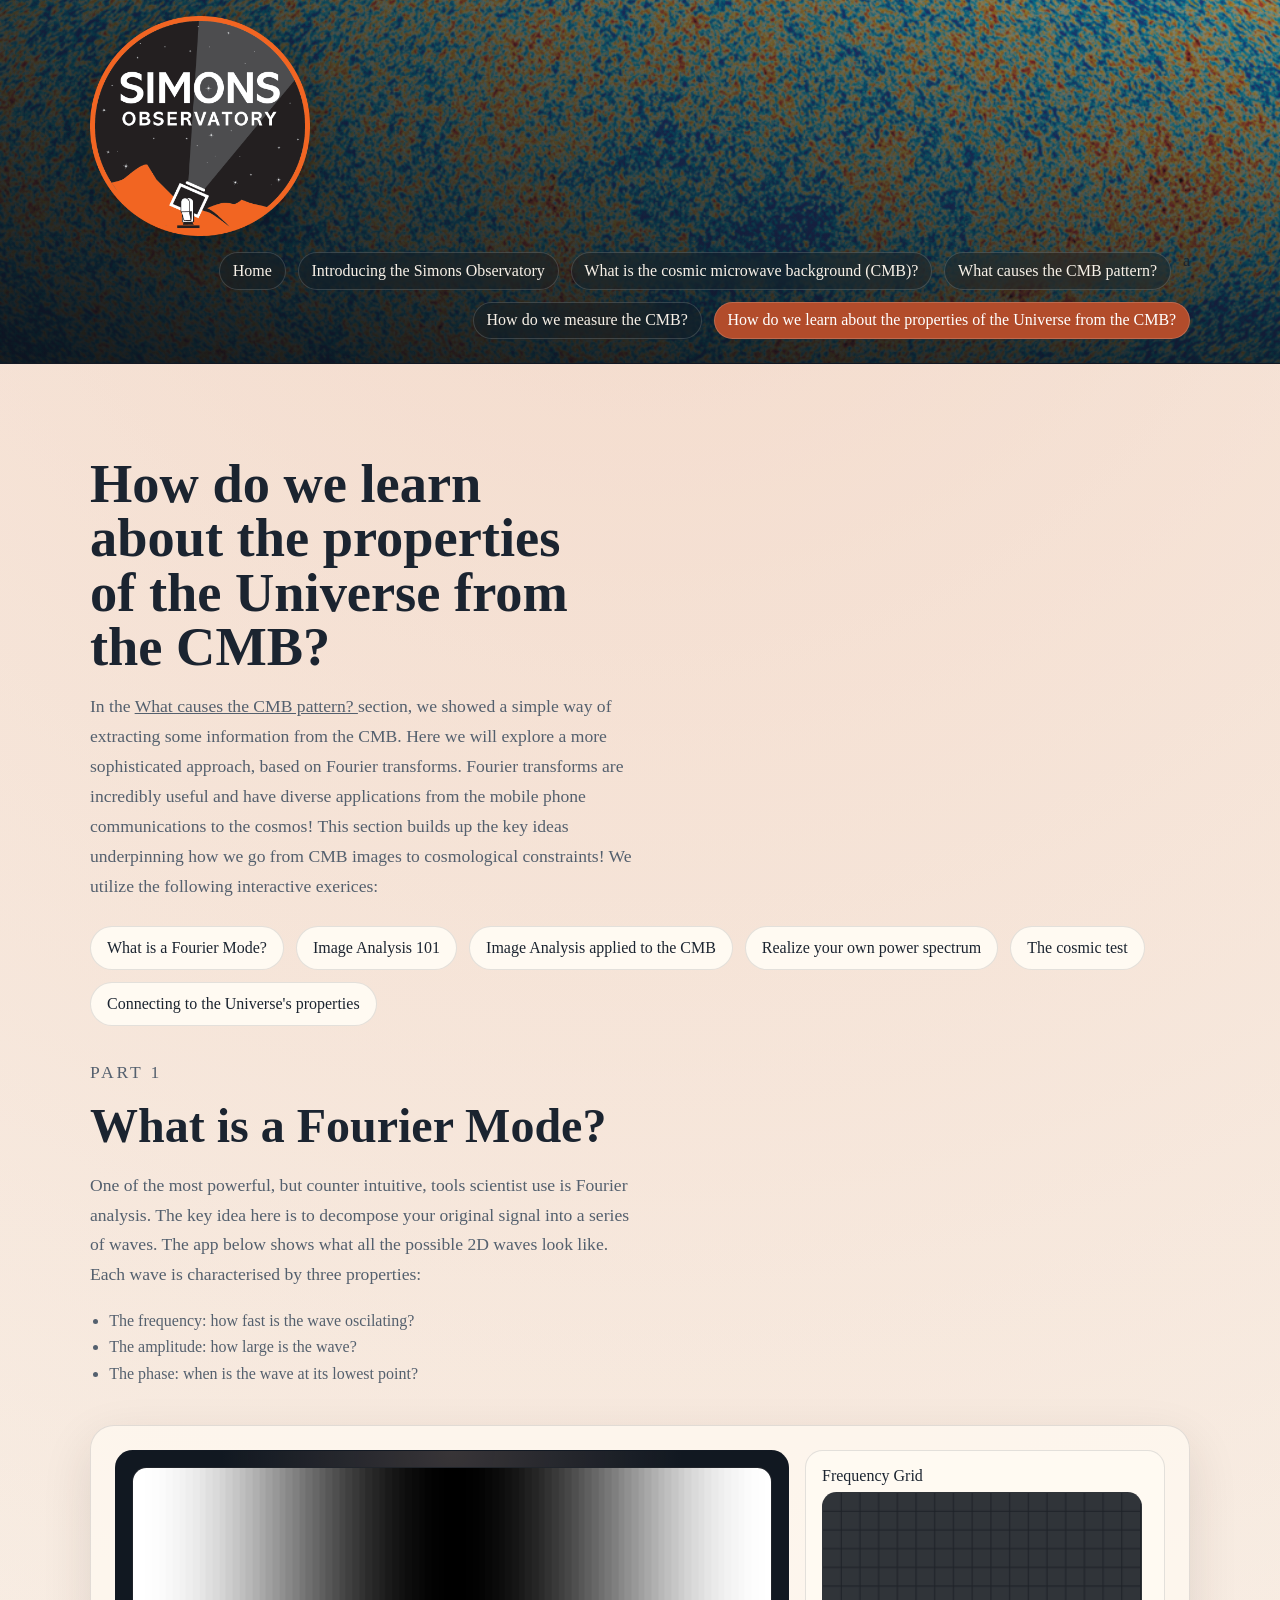
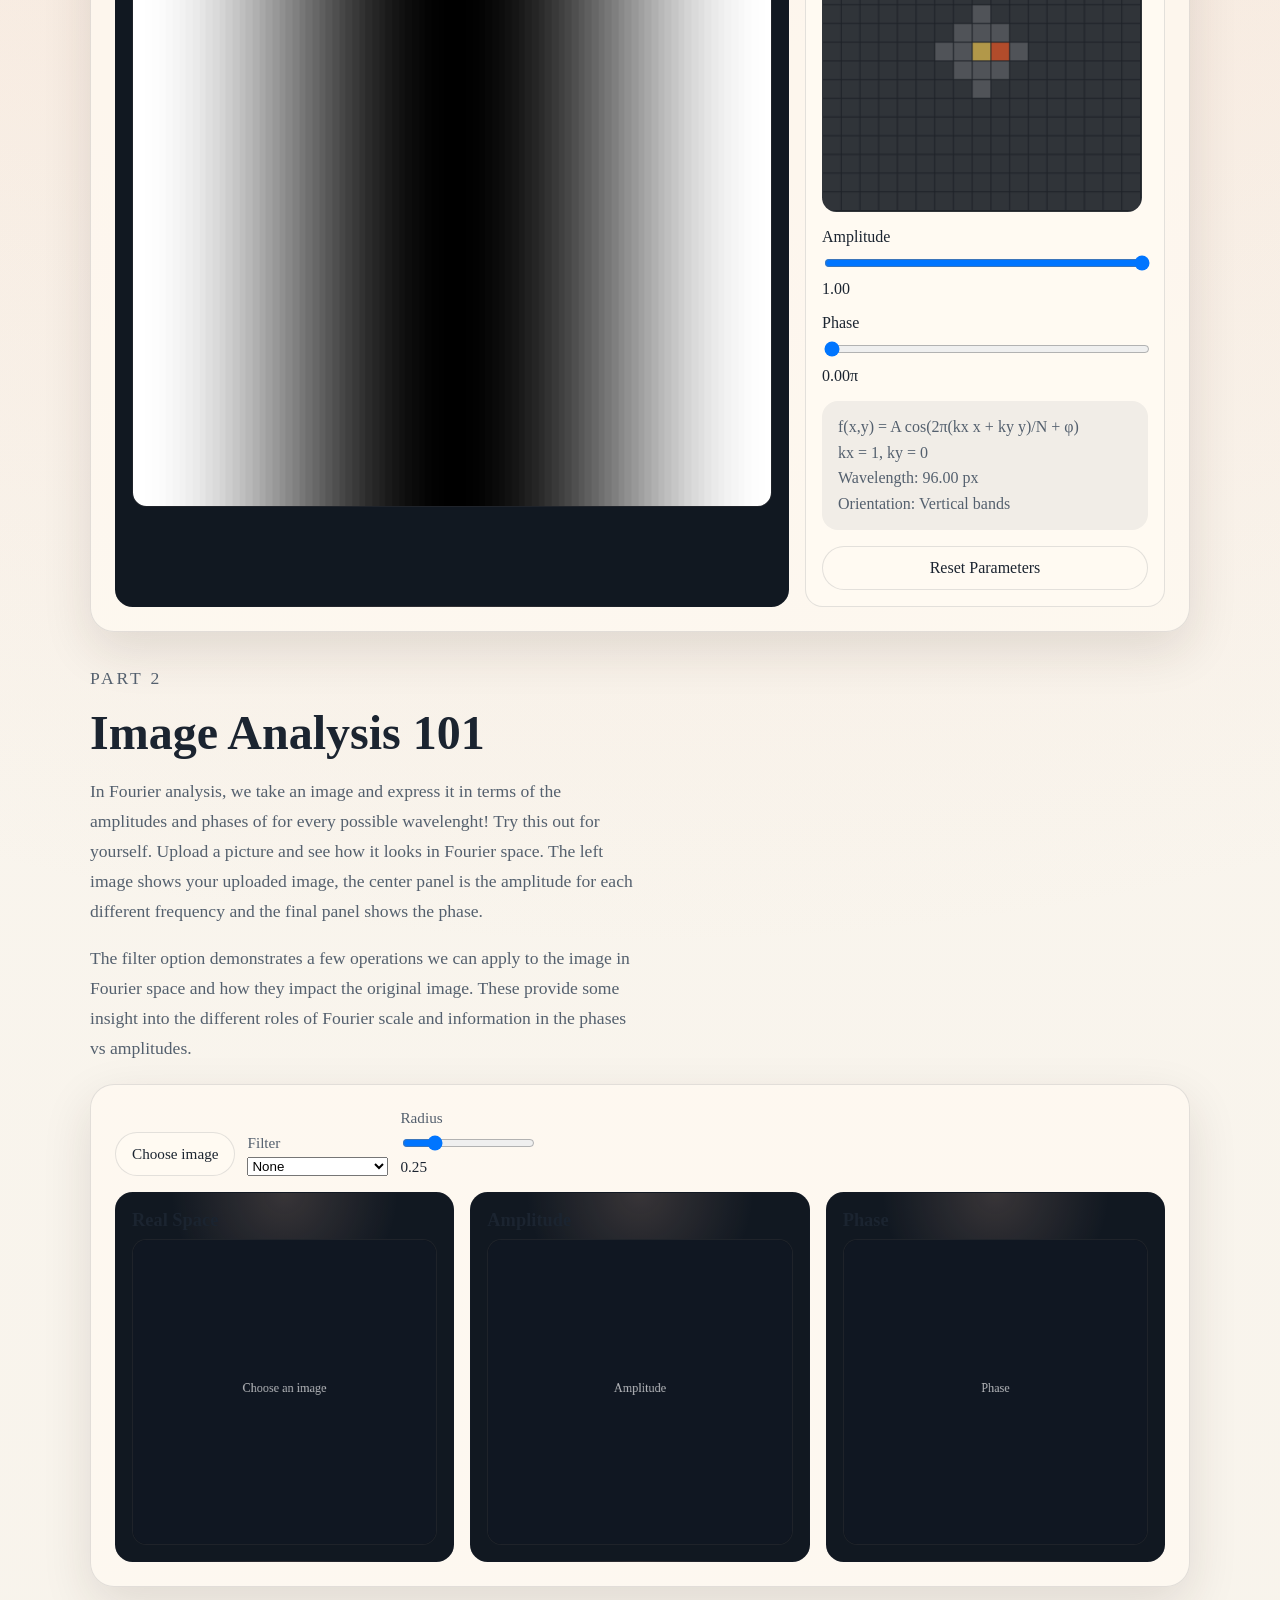
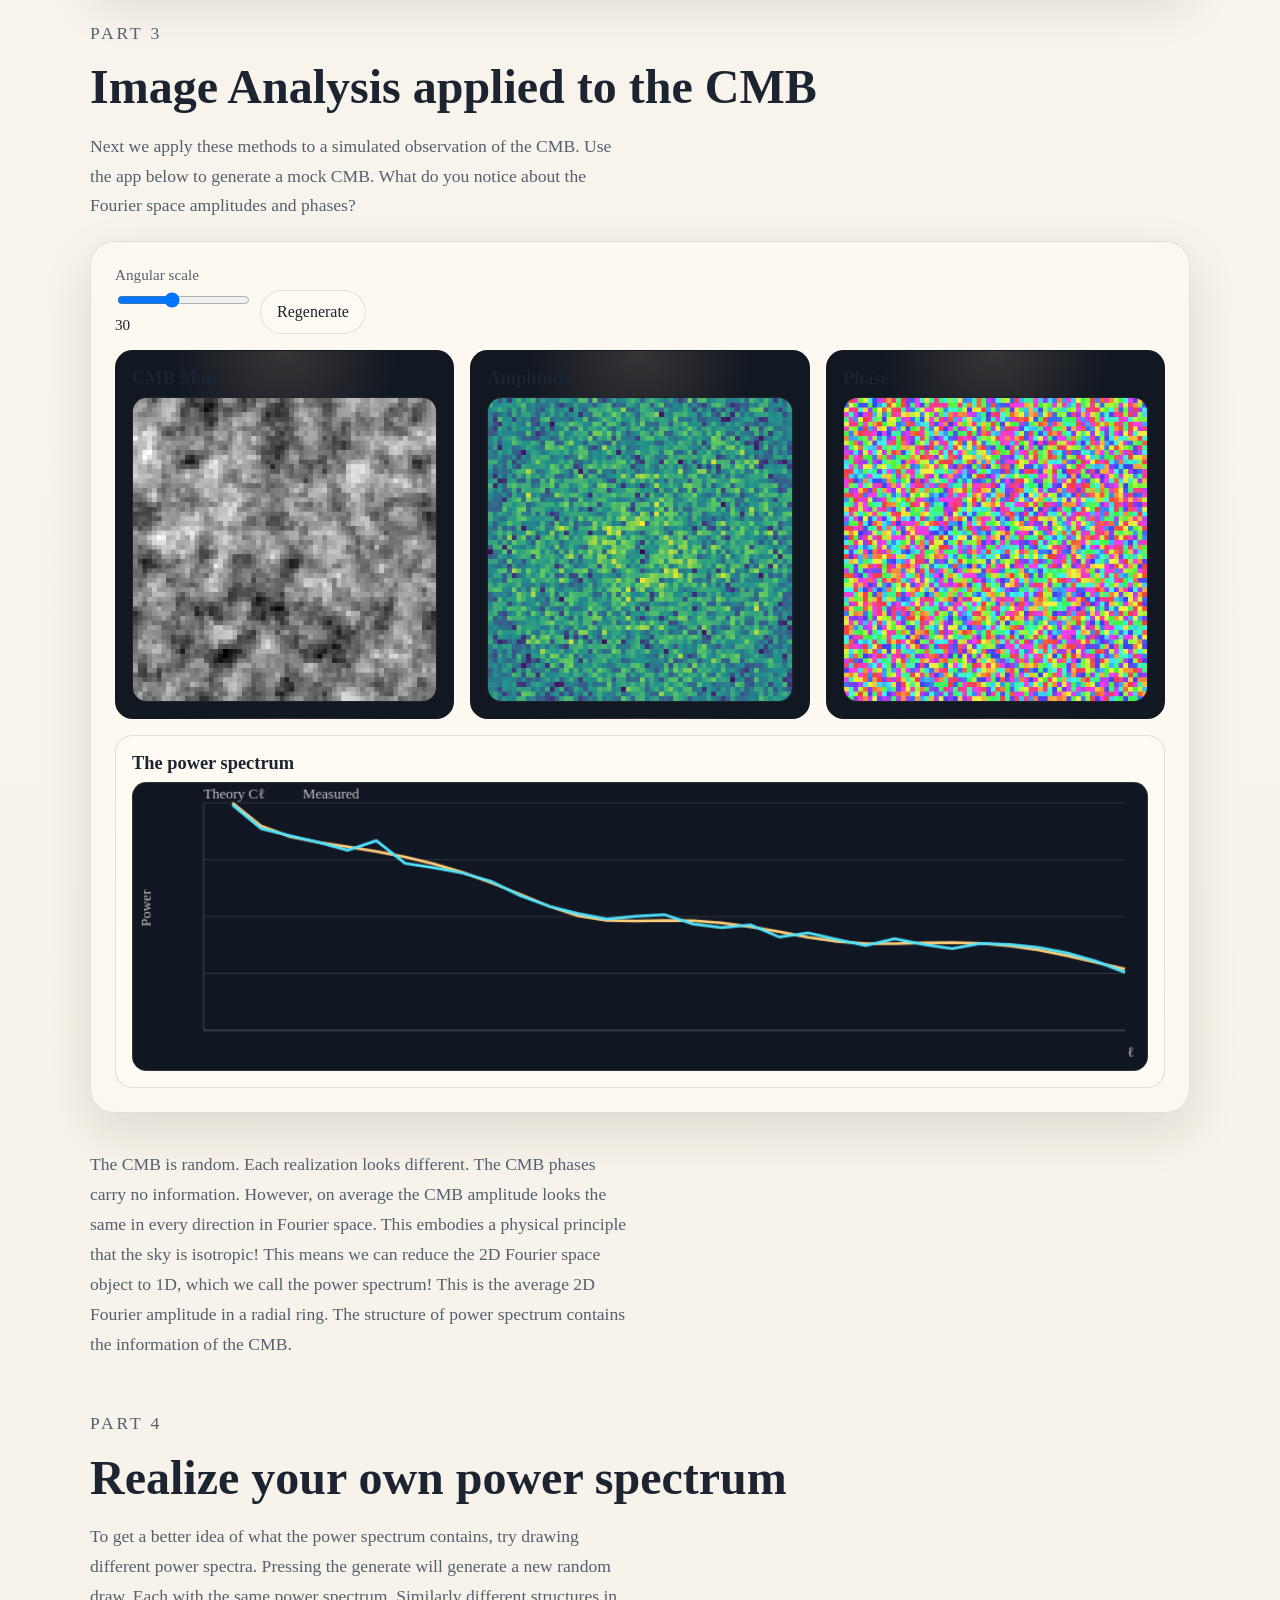
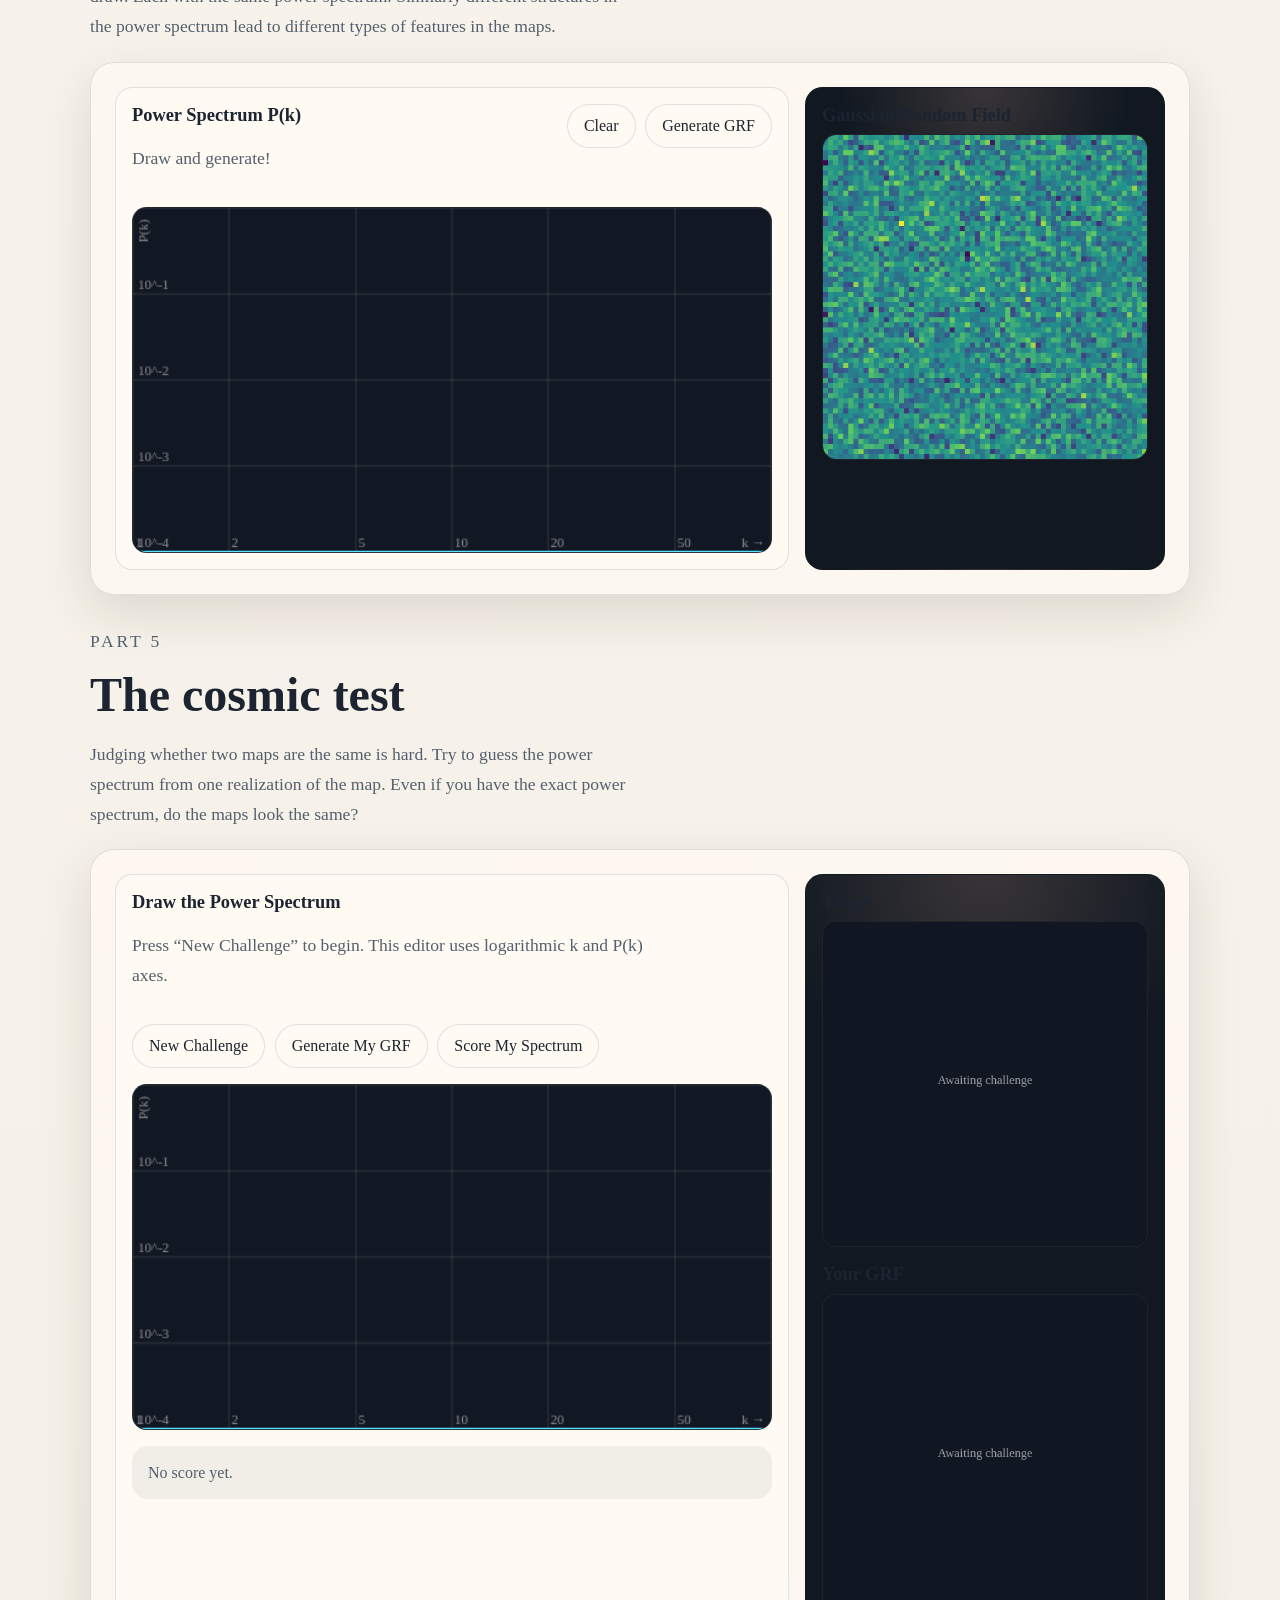
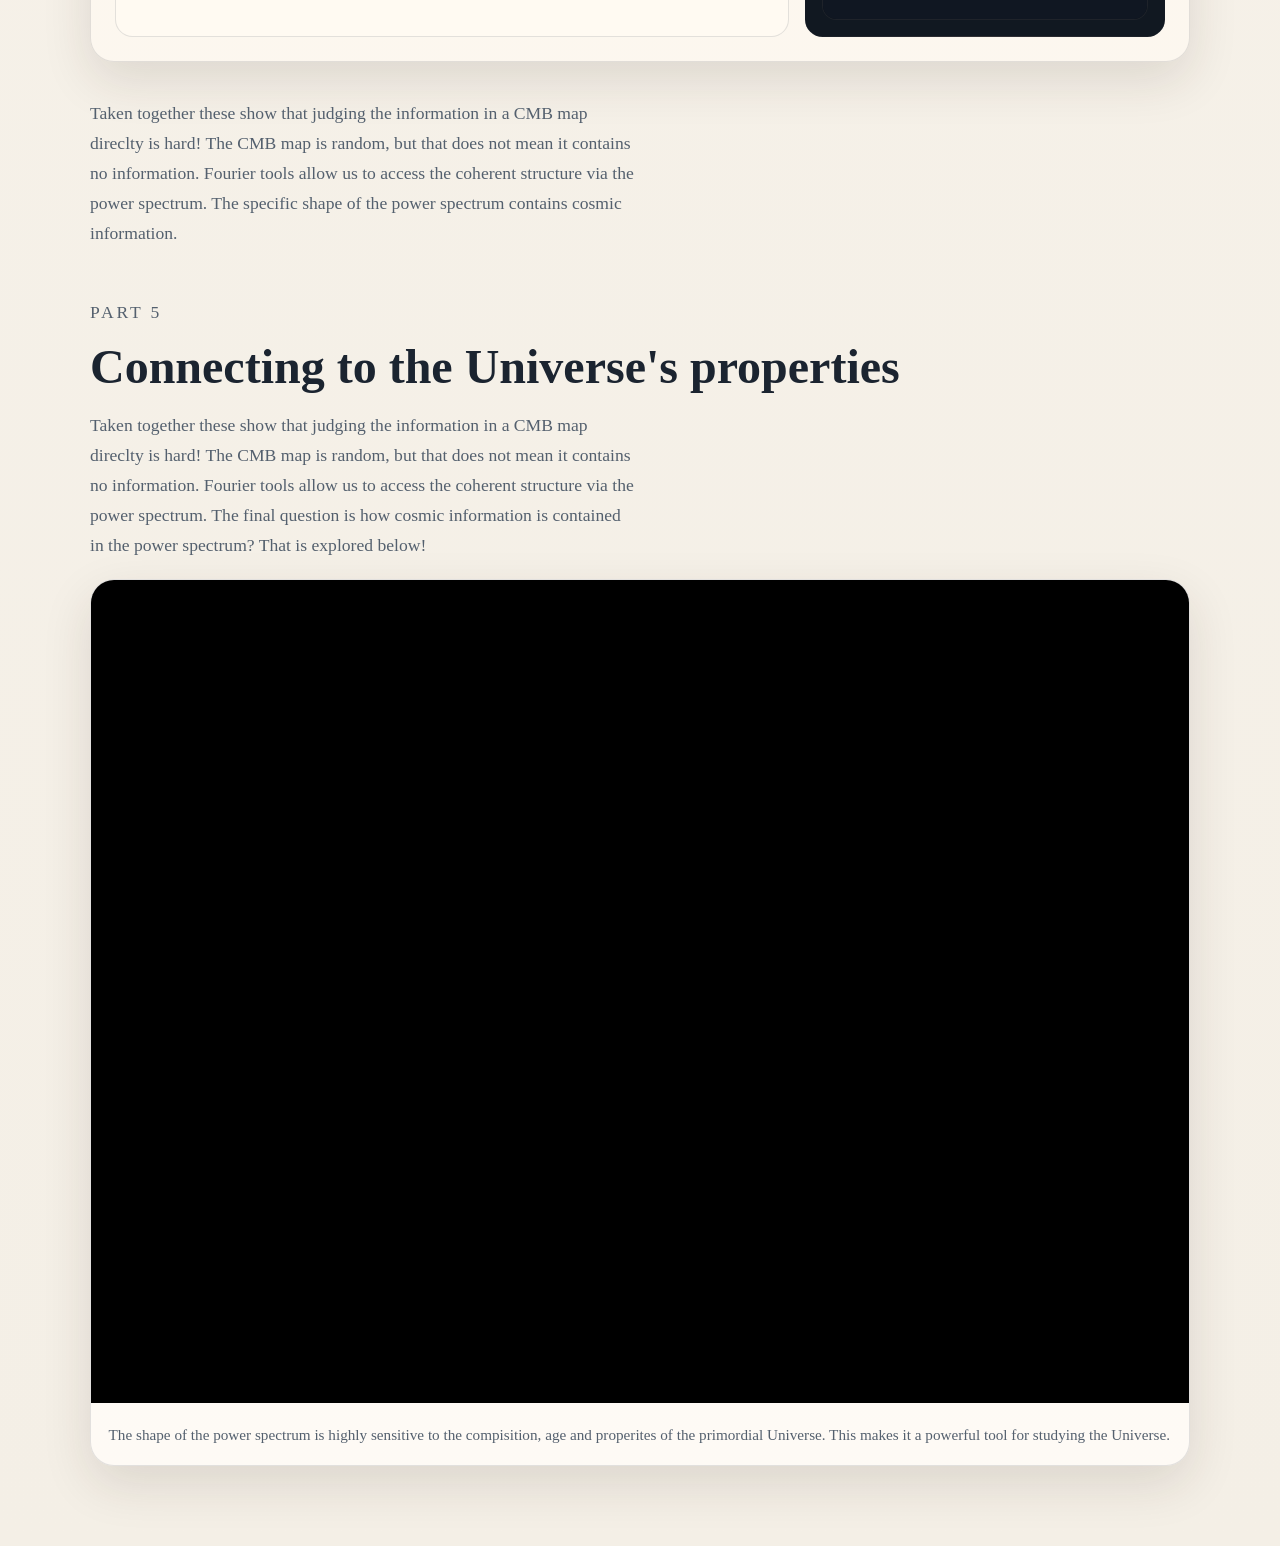
==== how-do-we-learn-about-the-properties-of-the-universe-from-the-cmb.html @ cd8b1273 "expanded site" ====
<!DOCTYPE html>
<html lang="en">
  <head>
    <meta charset="UTF-8" />
    <meta name="viewport" content="width=device-width, initial-scale=1.0" />
    <title>How do we learn about the properties of the Universe from the CMB?</title>
    <link rel="stylesheet" href="styles.css" />
  </head>
  <body>
    <header class="site-header">
      <img class="site-header-bg" src="data/CCMarApr22_CMB-hero-1024x321.jpg" alt="" />
      <div class="site-header-scrim"></div>
      <div class="container site-header-inner">
        <a class="site-header-logo" href="index.html">
          <img src="data/SO_Logo_final_no_text.png" alt="Simons Observatory logo" />
        </a>
        <nav class="site-nav" aria-label="Primary navigation">
          <a href="index.html">Home</a>
          <a href="introducing-the-simons-observatory.html">Introducing the Simons Observatory</a>
          <a href="what-is-the-cosmic-microwave-background-cmb.html">What is the cosmic microwave background (CMB)?</a>
          <a href="what-causes-the-CMB-pattern.html">What causes the CMB pattern?</a>a
          <a href="how-do-we-measure-the-cmb.html">How do we measure the CMB?</a>
          <a href="how-do-we-learn-about-the-properties-of-the-universe-from-the-cmb.html" aria-current="page">How do we learn about the properties of the Universe from the CMB?</a>
        </nav>
      </div>
    </header>

    <main class="container page-content interactive-page">
      <section class="page-intro">
        <p class="eyebrow"></p>
        <h1>How do we learn about the properties of the Universe from the CMB?</h1>
        <p>
          In the <a href="what-causes-the-CMB-pattern"> What causes the CMB pattern? </a> section, we showed a simple way of extracting some information from the CMB.
          
          Here we will explore a more sophisticated approach, based on Fourier transforms. Fourier transforms are incredibly useful and have diverse applications from the mobile phone communications to the cosmos! This section builds up the key ideas underpinning how we go from CMB images to cosmological constraints! We utilize the following interactive exerices:
        </p>
        <div class="section-links" aria-label="Interactive section links">
          <a href="#single-mode">What is a Fourier Mode?</a>
          <a href="#image-analysis">Image Analysis 101</a>
          <a href="#cmb-mode">Image Analysis applied to the CMB</a>
          <a href="#draw-mode">Realize your own power spectrum</a>
          <a href="#test-mode">The cosmic test</a>
          <a href="#properties">Connecting to the Universe's properties</a>
        </div>
      </section>

      <section class="interactive-section" id="single-mode">
        <div class="section-copy">
          <p class="eyebrow">Part 1</p>
          <h2>What is a Fourier Mode?</h2>
          <p>
            One of the most powerful, but counter intuitive, tools scientist use is Fourier analysis.
            
            The key idea here is to decompose your original signal into a series of waves. 

            The app below shows what all the possible 2D waves look like. Each wave is characterised by three properties:
            <ul>
                <li> The frequency: how fast is the wave oscilating?</li>
                <li> The amplitude: how large is the wave?</li>
                <li> The phase: when is the wave at its lowest point?</li>
            </ul>
          </p>
        </div>
        <div class="interactive-shell">
          <div class="interactive-layout split-layout">
            <div class="panel panel-dark">
              <canvas id="singleModeCanvas" class="display-canvas" width="448" height="448"></canvas>
            </div>
            <div class="panel panel-controls">
              <div class="control-group">
                <label for="singleGridCanvas">Frequency Grid</label>
                <canvas id="singleGridCanvas" class="grid-canvas" width="320" height="320"></canvas>
              </div>
              <div class="control-group">
                <label for="singleAmplitude">Amplitude</label>
                <input id="singleAmplitude" type="range" min="0" max="1" step="0.01" value="1" />
                <output id="singleAmplitudeValue">1.00</output>
              </div>
              <div class="control-group">
                <label for="singlePhase">Phase</label>
                <input id="singlePhase" type="range" min="0" max="6.283" step="0.01" value="0" />
                <output id="singlePhaseValue">0.00π</output>
              </div>
              <div class="info-box" id="singleModeInfo"></div>
              <button id="singleReset" type="button">Reset Parameters</button>
            </div>
          </div>
        </div>
      </section>

      <section class="interactive-section" id="image-analysis">
        <div class="section-copy">
          <p class="eyebrow">Part 2</p>
          <h2>Image Analysis 101</h2>
          <p>
            In Fourier analysis, we take an image and express it in terms of the amplitudes and phases of for every possible wavelenght!

            Try this out for yourself. Upload a picture and see how it looks in Fourier space. The left image shows your uploaded image, the center panel is the amplitude for each different frequency and the final panel shows the phase.
   </p>
            <p>
            The filter option demonstrates a few operations we can apply to the image in Fourier space and how they impact the original image.
            These provide some insight into the different roles of Fourier scale and information in the phases vs amplitudes.
          </p>
        </div>
        <div class="interactive-shell">
          <div class="toolbar-stack">
            <label class="file-input">
              <span>Choose image</span>
              <input id="imageUpload" type="file" accept="image/*" />
            </label>
            <label>
              Filter
              <select id="imageFilter">
                <option value="none">None</option>
                <option value="lowPass">Low-pass</option>
                <option value="highPass">High-pass</option>
                <option value="randomPhases">Random phases</option>
                <option value="randomAmplitudes">Random amplitudes</option>
              </select>
            </label>
            <label class="slider-label" for="imageRadius">
              Radius
              <input id="imageRadius" type="range" min="0.05" max="1" step="0.01" value="0.25" />
              <output id="imageRadiusValue">0.25</output>
            </label>
          </div>
          <div class="interactive-layout triple-layout">
            <div class="panel panel-dark">
              <h3>Real Space</h3>
              <canvas id="imageRealCanvas" class="display-canvas" width="448" height="448"></canvas>
            </div>
            <div class="panel panel-dark">
              <h3>Amplitude</h3>
              <canvas id="imageAmpCanvas" class="display-canvas" width="448" height="448"></canvas>
            </div>
            <div class="panel panel-dark">
              <h3>Phase</h3>
              <canvas id="imagePhaseCanvas" class="display-canvas" width="448" height="448"></canvas>
            </div>
          </div>
        </div>
      </section>

      <section class="interactive-section" id="cmb-mode">
        <div class="section-copy">
          <p class="eyebrow">Part 3</p>
          <h2>Image Analysis applied to the CMB</h2>
          <p>
            Next we apply these methods to a simulated observation of the CMB. Use the app below to generate a mock CMB.
            What do you notice about the Fourier space amplitudes and phases?
          </p>


        </div>
        <div class="interactive-shell">
          <div class="toolbar-stack">
            <label class="slider-label" for="cmbEllScale">
              Angular scale
              <input id="cmbEllScale" type="range" min="10" max="60" step="1" value="30" />
              <output id="cmbEllScaleValue">30</output>
            </label>
            
<!--  <label class="slider-label" for="cmbTilt">
              Spectral tilt
              <input id="cmbTilt" type="range" min="0" max="2" step="0.05" value="1" />
              <output id="cmbTiltValue">1.00</output>
            </label> -->
            <button id="cmbRegenerate" type="button">Regenerate</button>
          </div>
          <div class="interactive-layout triple-layout">
            <div class="panel panel-dark">
              <h3>CMB Map</h3>
              <canvas id="cmbRealCanvas" class="display-canvas" width="448" height="448"></canvas>
            </div>
            <div class="panel panel-dark">
              <h3>Amplitude</h3>
              <canvas id="cmbAmpCanvas" class="display-canvas" width="448" height="448"></canvas>
            </div>
            <div class="panel panel-dark">
              <h3>Phase</h3>
              <canvas id="cmbPhaseCanvas" class="display-canvas" width="448" height="448"></canvas>
            </div>
          </div>
          <div class="panel spectrum-panel">
            <h3>The power spectrum</h3>
            <canvas id="cmbSpectrumCanvas" class="wide-canvas" width="920" height="260"></canvas>
          </div>
        </div>

          <p>
            The CMB is random. Each realization looks different. The CMB phases carry no information. However, on average the CMB amplitude looks the same in every direction in Fourier space.
             This embodies a physical principle that the sky is isotropic! This means we can reduce the 2D Fourier space object to 1D, which we call the power spectrum!
             This is the average 2D Fourier amplitude in a radial ring. The structure of power spectrum contains the information of the CMB.
          </p>
      </section>

      <section class="interactive-section" id="draw-mode">
        <div class="section-copy">
          <p class="eyebrow">Part 4</p>
          <h2>Realize your own power spectrum</h2>
          <p>
            To get a better idea of what the power spectrum contains, try drawing different power spectra. Pressing the generate will generate a new random draw. Each with the same power spectrum.
            Similarly different structures in the power spectrum lead to different types of features in the maps. 
          </p>
        </div>
        <div class="interactive-shell">
          <div class="interactive-layout split-layout">
            <div class="panel panel-controls">
              <div class="editor-header">
                <div>
                  <h3>Power Spectrum P(k)</h3>
                  <p class="status-text">Draw and generate!</p>
                </div>
                <div class="button-row">
                  <button id="drawClear" type="button">Clear</button>
                  <button id="drawGenerate" type="button">Generate GRF</button>
                </div>
              </div>
              <canvas id="drawSpectrumCanvas" class="wide-canvas editor-canvas" width="520" height="280"></canvas>
            </div>
            <div class="panel panel-dark">
              <h3>Gaussian Random Field</h3>
              <canvas id="drawFieldCanvas" class="display-canvas" width="448" height="448"></canvas>
            </div>
          </div>
        </div>
      </section>

      <section class="interactive-section" id="test-mode">
        <div class="section-copy">
          <p class="eyebrow">Part 5</p>
          <h2>The cosmic test</h2>
          <p>
           Judging whether two maps are the same is hard. Try to guess the power spectrum from one realization of the map. 
           Even if you have the exact power spectrum, do the maps look the same?
          </p>
        </div>
        <div class="interactive-shell">
          <div class="interactive-layout split-layout">
            <div class="panel panel-controls">
              <div class="editor-header">
                <div>
                  <h3>Draw the Power Spectrum</h3>
                  <p class="status-text" id="testChallengeName">Press “New Challenge” to begin. This editor uses logarithmic k and P(k) axes.</p>
                </div>
                <div class="button-row">
                  <button id="testNewChallenge" type="button">New Challenge</button>
                  <button id="testGenerateUser" type="button">Generate My GRF</button>
                  <button id="testScore" type="button">Score My Spectrum</button>
                </div>
              </div>
              <canvas id="testSpectrumCanvas" class="wide-canvas editor-canvas" width="520" height="280"></canvas>
              <div class="info-box" id="testScoreBox">No score yet.</div>
            </div>
            <div class="panel panel-dark">
              <div class="test-grid">
                <div>
                  <h3>Target</h3>
                  <canvas id="testTargetCanvas" class="display-canvas" width="448" height="448"></canvas>
                </div>
                <div>
                  <h3>Your GRF</h3>
                  <canvas id="testUserCanvas" class="display-canvas" width="448" height="448"></canvas>
                </div>
              </div>
            </div>
          </div>
        </div>
        <p>
          Taken together these show that judging the information in a CMB map direclty is hard! 
          The CMB map is random, but that does not mean it contains no information.

          Fourier tools allow us to access the coherent structure via the power spectrum. The specific shape of the power spectrum contains cosmic information.
          
         </p>
      </section>


      <section class="interactive-section" id="properties">
        <div class="section-copy">
          <p class="eyebrow">Part 5</p>
          <h2>Connecting to the Universe's properties</h2>
        <p>
          Taken together these show that judging the information in a CMB map direclty is hard! 
          The CMB map is random, but that does not mean it contains no information.

          Fourier tools allow us to access the coherent structure via the power spectrum. The final question is how cosmic information is contained in the power spectrum?
          That is explored below!
         </p>

            <figure class="feature-figure hero-video">
            <video autoplay muted loop playsinline>
              <source src="data/powerspectra.mp4" type="video/mp4">
              Your browser does not support the video tag.
            </video>
            <figcaption>
              The shape of the power spectrum is highly sensitive to the compisition, age and properites of the primordial Universe.
              This makes it a powerful tool for studying the Universe.
            </figcaption>
          </figure>
      </section>
    </main>

    <script src="data/test-cls.js"></script>
    <script src="interactive-cmb.js"></script>
  </body>
</html>
---- styles.css ----
:root {
  --background: #f4efe6;
  --surface: rgba(255, 252, 247, 0.88);
  --surface-strong: #fffaf2;
  --text: #1b2430;
  --muted: #54606e;
  --accent: #b24c2b;
  --accent-soft: #eab69d;
  --border: rgba(27, 36, 48, 0.12);
  --shadow: 0 18px 50px rgba(50, 35, 21, 0.12);
}

* {
  box-sizing: border-box;
}

body {
  margin: 0;
  min-height: 100vh;
  font-family: Georgia, "Times New Roman", serif;
  color: var(--text);
  background:
    radial-gradient(circle at top, rgba(234, 182, 157, 0.45), transparent 32%),
    linear-gradient(180deg, #fbf7f0 0%, var(--background) 100%);
}

a {
  color: inherit;
}

.container {
  width: min(1100px, calc(100% - 3rem));
  margin: 0 auto;
}

.site-header {
  position: relative;
  min-height: 9.5rem;
  overflow: hidden;
  border-bottom: 1px solid var(--border);
  background: #111821;
}

.site-header-bg {
  position: absolute;
  inset: 0;
  width: 100%;
  height: 100%;
  object-fit: cover;
}

.site-header-scrim {
  position: absolute;
  inset: 0;
  background:
    linear-gradient(180deg, rgba(11, 16, 23, 0.2), rgba(11, 16, 23, 0.78)),
    linear-gradient(90deg, rgba(11, 16, 23, 0.72), rgba(11, 16, 23, 0.24));
}

.site-header-inner {
  position: relative;
  z-index: 1;
  display: flex;
  flex-wrap: wrap;
  align-items: flex-start;
  justify-content: space-between;
  gap: 1rem 2rem;
  padding: 1rem 0 1.5rem;
}

.site-header-logo img {
  display: block;
  width: min(220px, 46vw);
  height: auto;
  filter: drop-shadow(0 10px 24px rgba(0, 0, 0, 0.28));
}

.site-nav {
  display: flex;
  flex-wrap: wrap;
  gap: 0.75rem;
  justify-content: flex-end;
}

.site-nav a {
  padding: 0.55rem 0.8rem;
  border-radius: 999px;
  text-decoration: none;
  color: #f8f1e8;
  background: rgba(17, 24, 33, 0.34);
  border: 1px solid rgba(255, 255, 255, 0.16);
  backdrop-filter: blur(10px);
}

.site-nav a[aria-current="page"] {
  background: var(--accent);
  color: #fff;
}

.hero,
.page-content {
  padding: 5rem 0 3rem;
}

.hero h1,
.page-content h1 {
  margin: 0 0 1rem;
  max-width: 14ch;
  font-size: clamp(2rem, 4.6vw, 3.4rem);
  line-height: 1;
}

.hero p,
.page-content p {
  max-width: 62ch;
  font-size: 1.1rem;
  line-height: 1.7;
  color: var(--muted);
}

.eyebrow {
  margin: 0 0 0.8rem;
  text-transform: uppercase;
  letter-spacing: 0.16em;
  font-size: 0.78rem;
  color: var(--accent);
}

.card-grid {
  display: grid;
  grid-template-columns: repeat(auto-fit, minmax(240px, 1fr));
  gap: 1.25rem;
  padding-bottom: 4rem;
}

.card {
  display: block;
  overflow: hidden;
  background: var(--surface);
  border: 1px solid var(--border);
  border-radius: 1.25rem;
  box-shadow: var(--shadow);
}

.card-link {
  text-decoration: none;
  transition: transform 180ms ease, box-shadow 180ms ease, border-color 180ms ease;
}

.card-link:hover {
  transform: translateY(-4px);
  border-color: rgba(178, 76, 43, 0.28);
  box-shadow: 0 24px 60px rgba(50, 35, 21, 0.18);
}

.card-image {
  display: block;
  width: 100%;
  aspect-ratio: 4 / 3;
  object-fit: cover;
}

.card h2 {
  margin: 1.2rem 1.5rem 1.4rem;
  margin-top: 0;
  font-size: 1.4rem;
  line-height: 1.2;
}

.home-main .hero {
  max-width: 82rem;
}

.home-main .hero p {
  max-width: 74ch;
}

.home-card-grid {
  grid-template-columns: repeat(3, minmax(0, 1fr));
}

.interactive-page {
  padding-bottom: 5rem;
}

.page-intro {
  margin-bottom: 2rem;
}

.page-intro h1 {
  max-width: 18ch;
}

.page-content h2,
.page-content h3 {
  color: var(--text);
}

.page-content h2 {
  margin: 0 0 1rem;
  font-size: clamp(1.7rem, 3.2vw, 2.5rem);
  line-height: 1.1;
}

.page-content h3 {
  margin: 0 0 0.5rem;
  font-size: 1.15rem;
  line-height: 1.2;
}

.page-content ul {
  margin: 0;
  padding-left: 1.2rem;
}

.page-content li {
  color: var(--muted);
  line-height: 1.65;
}

.observatory-page {
  padding-bottom: 5rem;
}

.observatory-hero {
  display: grid;
  grid-template-columns: minmax(0, 1.35fr) minmax(320px, 0.95fr);
  gap: 1.5rem;
  align-items: start;
}

.observatory-hero-copy {
  padding: 2rem;
  border-radius: 1.6rem;
  background:
    radial-gradient(circle at top left, rgba(178, 76, 43, 0.12), transparent 36%),
    rgba(255, 250, 242, 0.72);
  border: 1px solid var(--border);
  box-shadow: var(--shadow);
}

.observatory-hero .lead {
  margin-top: 0;
  font-size: 1.22rem;
  color: var(--text);
}

.observatory-highlight,
.goal-card,
.feature-figure {
  border: 1px solid var(--border);
  box-shadow: var(--shadow);
}

.observatory-highlight {
  padding: 1.5rem;
  border-radius: 1.5rem;
  background:
    linear-gradient(180deg, rgba(17, 24, 33, 0.95), rgba(30, 39, 54, 0.94));
  color: #f5f1ea;
}

.observatory-highlight h2,
.observatory-highlight li {
  color: inherit;
}

.observatory-highlight ul {
  display: grid;
  gap: 0.8rem;
  padding-left: 1.1rem;
}

.observatory-section {
  margin-top: 2.25rem;
}

.observatory-section .observatory-highlight {
  max-width: 720px;
}

.section-heading {
  margin-bottom: 1.2rem;
}

.goal-grid {
  display: grid;
  grid-template-columns: repeat(2, minmax(0, 1fr));
  gap: 1rem;
}

.goal-card {
  padding: 1.25rem;
  border-radius: 1.3rem;
  background: var(--surface);
}

.goal-card p,
.section-note {
  margin: 0;
}

.section-note {
  margin-top: 1.1rem;
  color: var(--muted);
  font-style: italic;
}

.observatory-media {
  display: grid;
  grid-template-columns: minmax(0, 1.2fr) minmax(260px, 0.7fr);
  gap: 1.5rem;
  align-items: start;
}

.feature-figure {
  margin: 0;
  overflow: hidden;
  border-radius: 1.5rem;
  background: var(--surface);
}

.feature-figure img {
  display: block;
  width: 100%;
  height: auto;
}

.feature-figure figcaption {
  padding: 1rem 1.1rem 1.15rem;
  color: var(--muted);
  font-size: 0.95rem;
  line-height: 1.55;
}

.hero-video video {
  aspect-ratio: 4 / 3;
  object-fit: contain;
  width: 100%;
  background: black; /* fills empty space */
}

.hero-figure img {
  aspect-ratio: 4 / 3;
  object-fit: cover;
}

.hero-figure2 img {
  aspect-ratio: 4 / 3;
  object-fit: contain;
}

.map-figure img {
  max-height: none;
  object-fit: contain;
  background: rgba(255, 248, 240, 0.9);
}

.map-figure {
  max-width: 340px;
  justify-self: end;
}

.cmb-page {
  padding-bottom: 5rem;
}

.cmb-hero {
  display: grid;
  grid-template-columns: minmax(0, 1.35fr) minmax(280px, 0.9fr);
  gap: 1.5rem;
  align-items: start;
}

.cmb-hero-copy {
  padding: 2rem;
  border-radius: 1.6rem;
  background:
    radial-gradient(circle at top left, rgba(234, 182, 157, 0.18), transparent 38%),
    rgba(255, 250, 242, 0.74);
  border: 1px solid var(--border);
  box-shadow: var(--shadow);
}

.cmb-hero .lead {
  margin-top: 0;
  font-size: 1.22rem;
  color: var(--text);
}

.cmb-summary {
  padding: 1.5rem;
  border-radius: 1.5rem;
  background:
    linear-gradient(180deg, rgba(17, 24, 33, 0.95), rgba(40, 50, 67, 0.94));
  color: #f5f1ea;
  border: 1px solid var(--border);
  box-shadow: var(--shadow);
}

.cmb-summary h2,
.cmb-summary li {
  color: inherit;
}

.cmb-summary ul {
  display: grid;
  gap: 0.8rem;
  padding-left: 1.1rem;
}

.cmb-section {
  margin-top: 2.25rem;
}

.cmb-explainer,
.cmb-split {
  display: grid;
  gap: 1.5rem;
  align-items: start;
}

.cmb-explainer {
  grid-template-columns: minmax(0, 1fr) minmax(280px, 0.95fr);
}

.cmb-split {
  grid-template-columns: minmax(280px, 0.85fr) minmax(0, 1.1fr);
}

.cmb-split.reverse {
  grid-template-columns: minmax(0, 1.1fr) minmax(300px, 0.95fr);
}

.cmb-figure-stack {
  display: grid;
  gap: 1rem;
  align-content: start;
}

.spectrum-figure img,
.timeline-figure img,
.cmb-map-figure img {
  background: rgba(255, 248, 240, 0.92);
}

.history-figure {
  max-width: 430px;
}

.timeline-figure img,
.cmb-map-figure img {
  width: 100%;
  height: auto;
  object-fit: contain;
}

.section-links {
  display: flex;
  flex-wrap: wrap;
  gap: 0.75rem;
  margin-top: 1.5rem;
}

.section-links a,
button,
.file-input span {
  display: inline-flex;
  align-items: center;
  justify-content: center;
  min-height: 2.75rem;
  padding: 0.7rem 1rem;
  border: 1px solid var(--border);
  border-radius: 999px;
  background: var(--surface-strong);
  color: var(--text);
  text-decoration: none;
  font: inherit;
  cursor: pointer;
}

button:hover,
.section-links a:hover,
.file-input span:hover {
  border-color: var(--accent-soft);
}

button {
  transition: background-color 160ms ease, border-color 160ms ease;
}

button:disabled {
  opacity: 0.55;
  cursor: not-allowed;
}

.interactive-section {
  display: grid;
  gap: 1.25rem;
  margin-top: 2rem;
}

.section-copy h2 {
  margin: 0;
  font-size: clamp(1.9rem, 4vw, 3rem);
}

.section-copy p:last-child {
  margin-bottom: 0;
}

.interactive-shell {
  padding: 1.5rem;
  background: rgba(255, 250, 242, 0.72);
  border: 1px solid var(--border);
  border-radius: 1.5rem;
  box-shadow: var(--shadow);
}

.interactive-layout {
  display: grid;
  gap: 1rem;
}

.split-layout {
  grid-template-columns: minmax(0, 1fr) minmax(280px, 360px);
}

.triple-layout {
  grid-template-columns: repeat(3, minmax(0, 1fr));
}

.panel {
  padding: 1rem;
  border-radius: 1.1rem;
  background: var(--surface-strong);
  border: 1px solid var(--border);
}

.panel h3 {
  margin-top: 0;
}

.panel-dark {
  background:
    radial-gradient(circle at top, rgba(234, 182, 157, 0.18), transparent 28%),
    #111821;
  color: #f5f1ea;
}

.panel-controls {
  display: grid;
  align-content: start;
  gap: 1rem;
}

.toolbar-stack {
  display: flex;
  flex-wrap: wrap;
  gap: 0.75rem;
  align-items: end;
  margin-bottom: 1rem;
}

.toolbar-stack label {
  display: grid;
  gap: 0.35rem;
  color: var(--muted);
  font-size: 0.95rem;
}

.slider-label output,
.control-group output {
  color: var(--text);
  font-variant-numeric: tabular-nums;
}

.control-group {
  display: grid;
  gap: 0.45rem;
}

.display-canvas,
.grid-canvas,
.wide-canvas {
  display: block;
  width: 100%;
  max-width: 100%;
  border-radius: 0.9rem;
  background: rgba(12, 17, 24, 0.92);
  border: 1px solid rgba(255, 255, 255, 0.08);
}

.editor-canvas {
  background:
    linear-gradient(180deg, rgba(23, 31, 44, 0.98), rgba(13, 17, 24, 0.98));
}

.grid-canvas {
  max-width: 320px;
}

.info-box,
.status-text {
  color: var(--muted);
}

.info-box {
  padding: 0.85rem 1rem;
  border-radius: 1rem;
  background: rgba(27, 36, 48, 0.06);
  line-height: 1.6;
}

.editor-header {
  display: flex;
  flex-wrap: wrap;
  gap: 1rem;
  align-items: start;
  justify-content: space-between;
}

.editor-header h3 {
  margin-bottom: 0.35rem;
}

.button-row {
  display: flex;
  flex-wrap: wrap;
  gap: 0.6rem;
}

.spectrum-panel {
  margin-top: 1rem;
}

.test-grid {
  display: grid;
  grid-template-columns: 1fr;
  gap: 1rem;
}

.mapping-scan-canvas {
  touch-action: none;
  aspect-ratio: 1 / 1;
  cursor: crosshair;
}

.mapping-result-grid,
.mapping-secondary-grid {
  margin-top: 1rem;
}

.mapping-secondary-grid .panel:first-child .wide-canvas {
  height: 100%;
  min-height: 260px;
}

.component-toggle-list {
  display: grid;
  gap: 0.75rem;
}

.component-toggle {
  display: grid;
  gap: 0.35rem;
  padding: 0.85rem 1rem;
  border-radius: 1rem;
  border: 1px solid var(--border);
  background: rgba(27, 36, 48, 0.04);
}

.component-toggle label {
  display: flex;
  gap: 0.7rem;
  align-items: start;
  color: var(--text);
  font-weight: 600;
}

.component-toggle input[type="checkbox"] {
  margin-top: 0.18rem;
}

.component-toggle p {
  margin: 0;
  font-size: 0.95rem;
  color: var(--muted);
}

.telescope-builder-layout,
.telescope-builder-results {
  margin-top: 0.5rem;
}

.telescope-train-canvas,
.telescope-image-canvas {
  max-width: 100%;
}

.telescope-train-canvas {
  min-height: 760px;
}

.telescope-image-canvas {
  aspect-ratio: 1 / 1;
  width: min(100%, 360px);
  margin: 0 auto;
}

.metric-grid {
  display: grid;
  grid-template-columns: repeat(4, minmax(0, 1fr));
  gap: 1rem;
  margin-top: 1rem;
}


.metric-card {
  padding: 1rem;
  border-radius: 1rem;
  border: 1px solid var(--border);
  background: rgba(255, 250, 242, 0.92);
}

.metric-card strong,
.metric-card span {
  display: block;
}

.metric-card strong {
  margin-bottom: 0.35rem;
}

.metric-card span {
  color: var(--muted);
}

.metric-good {
  border-color: rgba(71, 140, 92, 0.32);
  background: rgba(238, 248, 241, 0.95);
}

.metric-mid {
  border-color: rgba(210, 154, 67, 0.35);
  background: rgba(255, 247, 232, 0.98);
}

.metric-bad {
  border-color: rgba(186, 84, 65, 0.34);
  background: rgba(255, 241, 238, 0.98);
}

.bottom-banner {
  margin-top: 2.5rem;
  overflow: hidden;
  border-radius: 1.4rem;
  border: 1px solid var(--border);
  box-shadow: var(--shadow);
}

.bottom-banner img {
  display: block;
  width: 100%;
  height: auto;
}

.file-input {
  position: relative;
  overflow: hidden;
}

.file-input input {
  position: absolute;
  inset: 0;
  opacity: 0;
  cursor: pointer;
}

input[type="range"],
select {
  width: 100%;
}

@media (max-width: 720px) {
  .container {
    width: min(100% - 1.5rem, 1100px);
  }

  .hero,
  .page-content {
    padding-top: 3rem;
  }

  .site-header .container {
    align-items: flex-start;
  }

  .site-header {
    min-height: 8rem;
  }
}

@media (max-width: 980px) {
  .home-card-grid {
    grid-template-columns: repeat(2, minmax(0, 1fr));
  }

  .split-layout,
  .triple-layout,
  .test-grid,
  .metric-grid,
  .goal-grid,
  .observatory-hero,
  .observatory-media,
  .cmb-hero,
  .cmb-explainer,
  .cmb-split,
  .cmb-split.reverse {
    grid-template-columns: 1fr;
  }

  .interactive-shell {
    padding: 1rem;
  }

  .observatory-hero-copy,
  .observatory-highlight,
  .cmb-hero-copy,
  .cmb-summary {
    padding: 1.35rem;
  }

  .history-figure,
  .map-figure {
    max-width: none;
    justify-self: stretch;
  }
}

@media (max-width: 680px) {
  .home-card-grid {
    grid-template-columns: 1fr;
  }
}
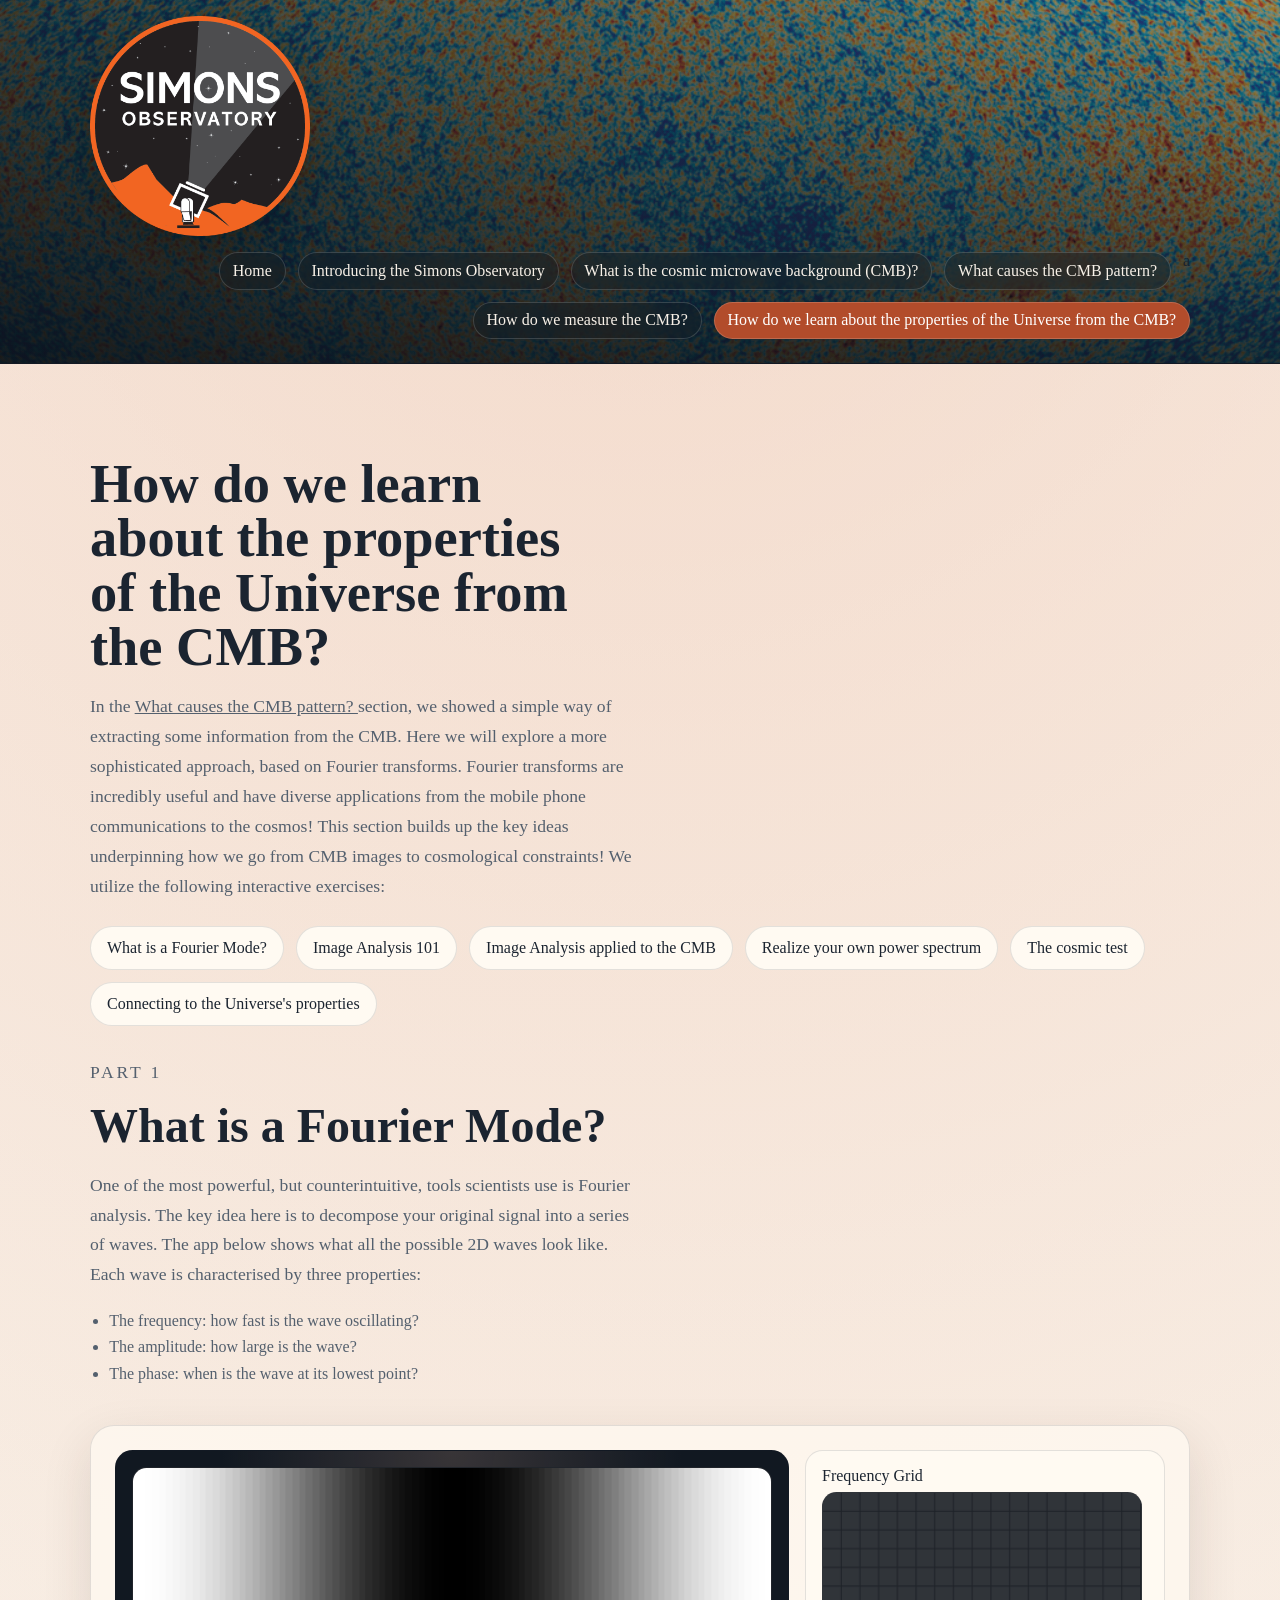
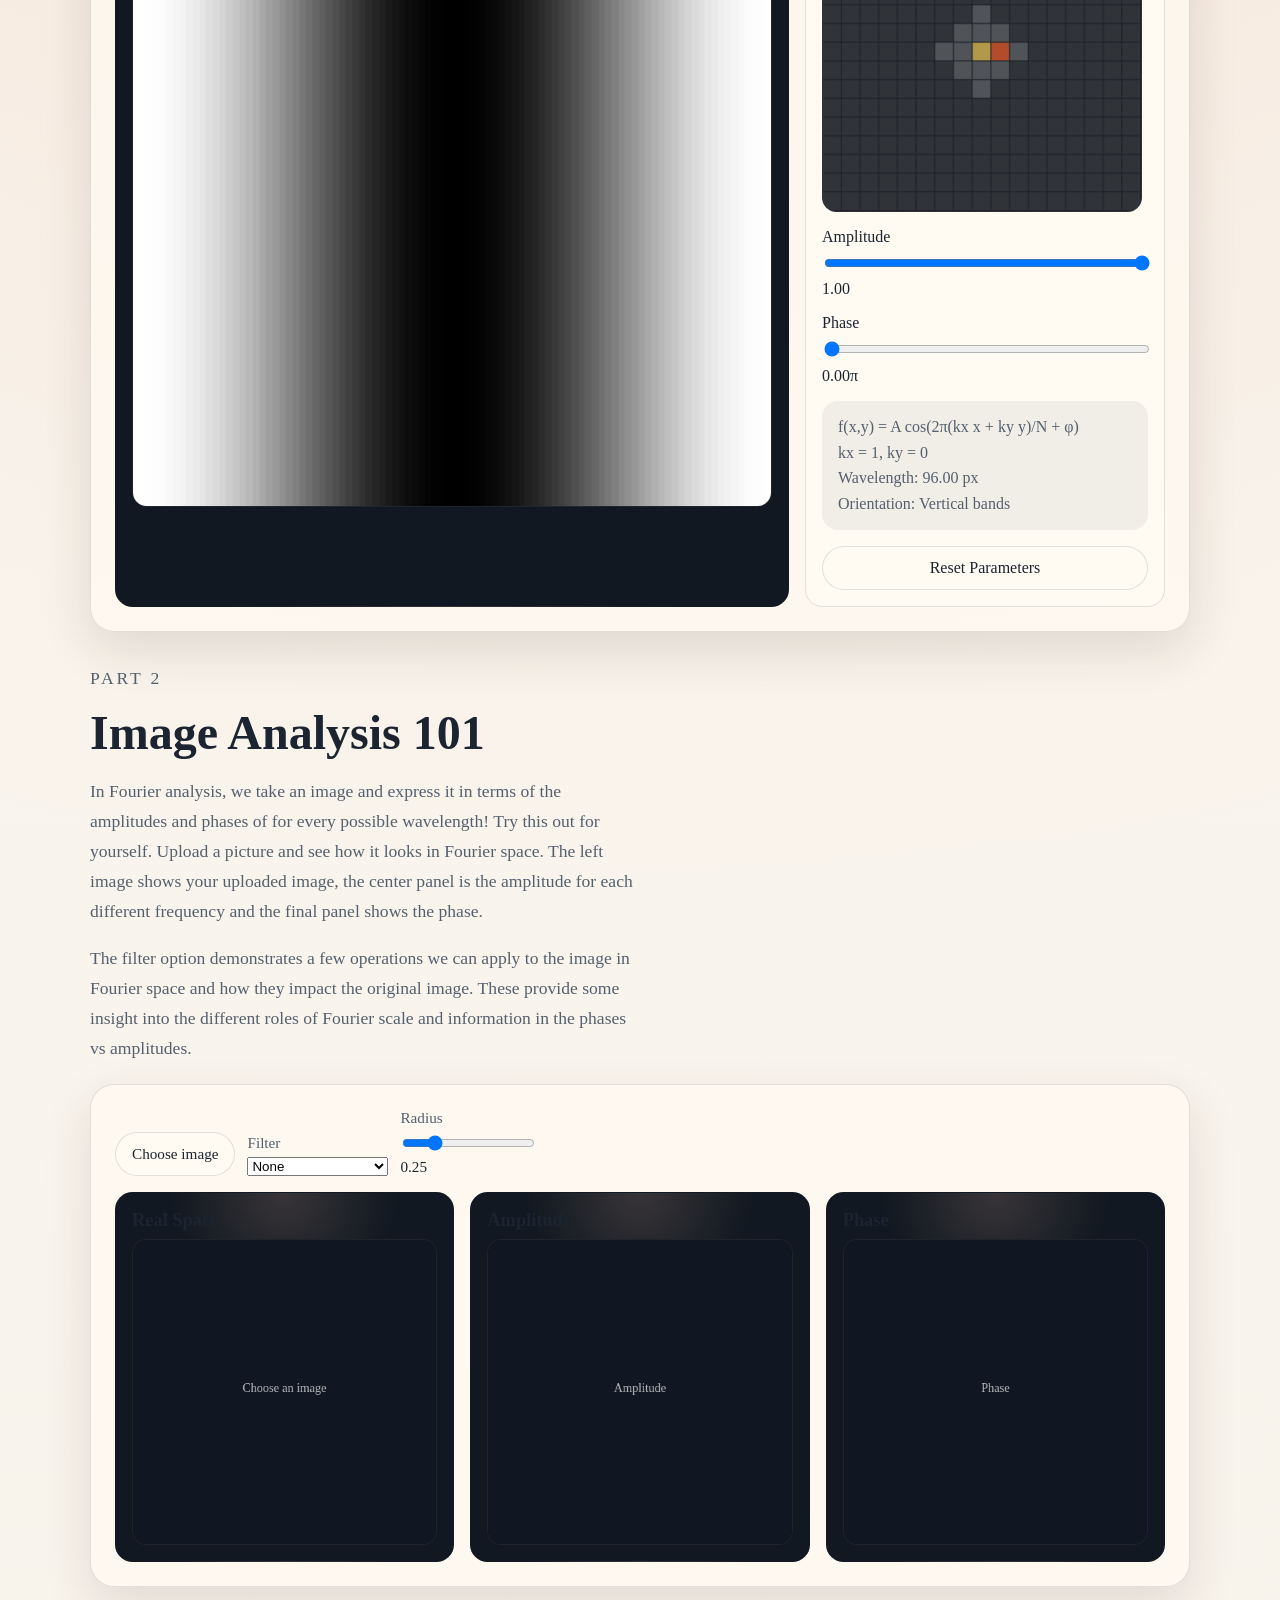
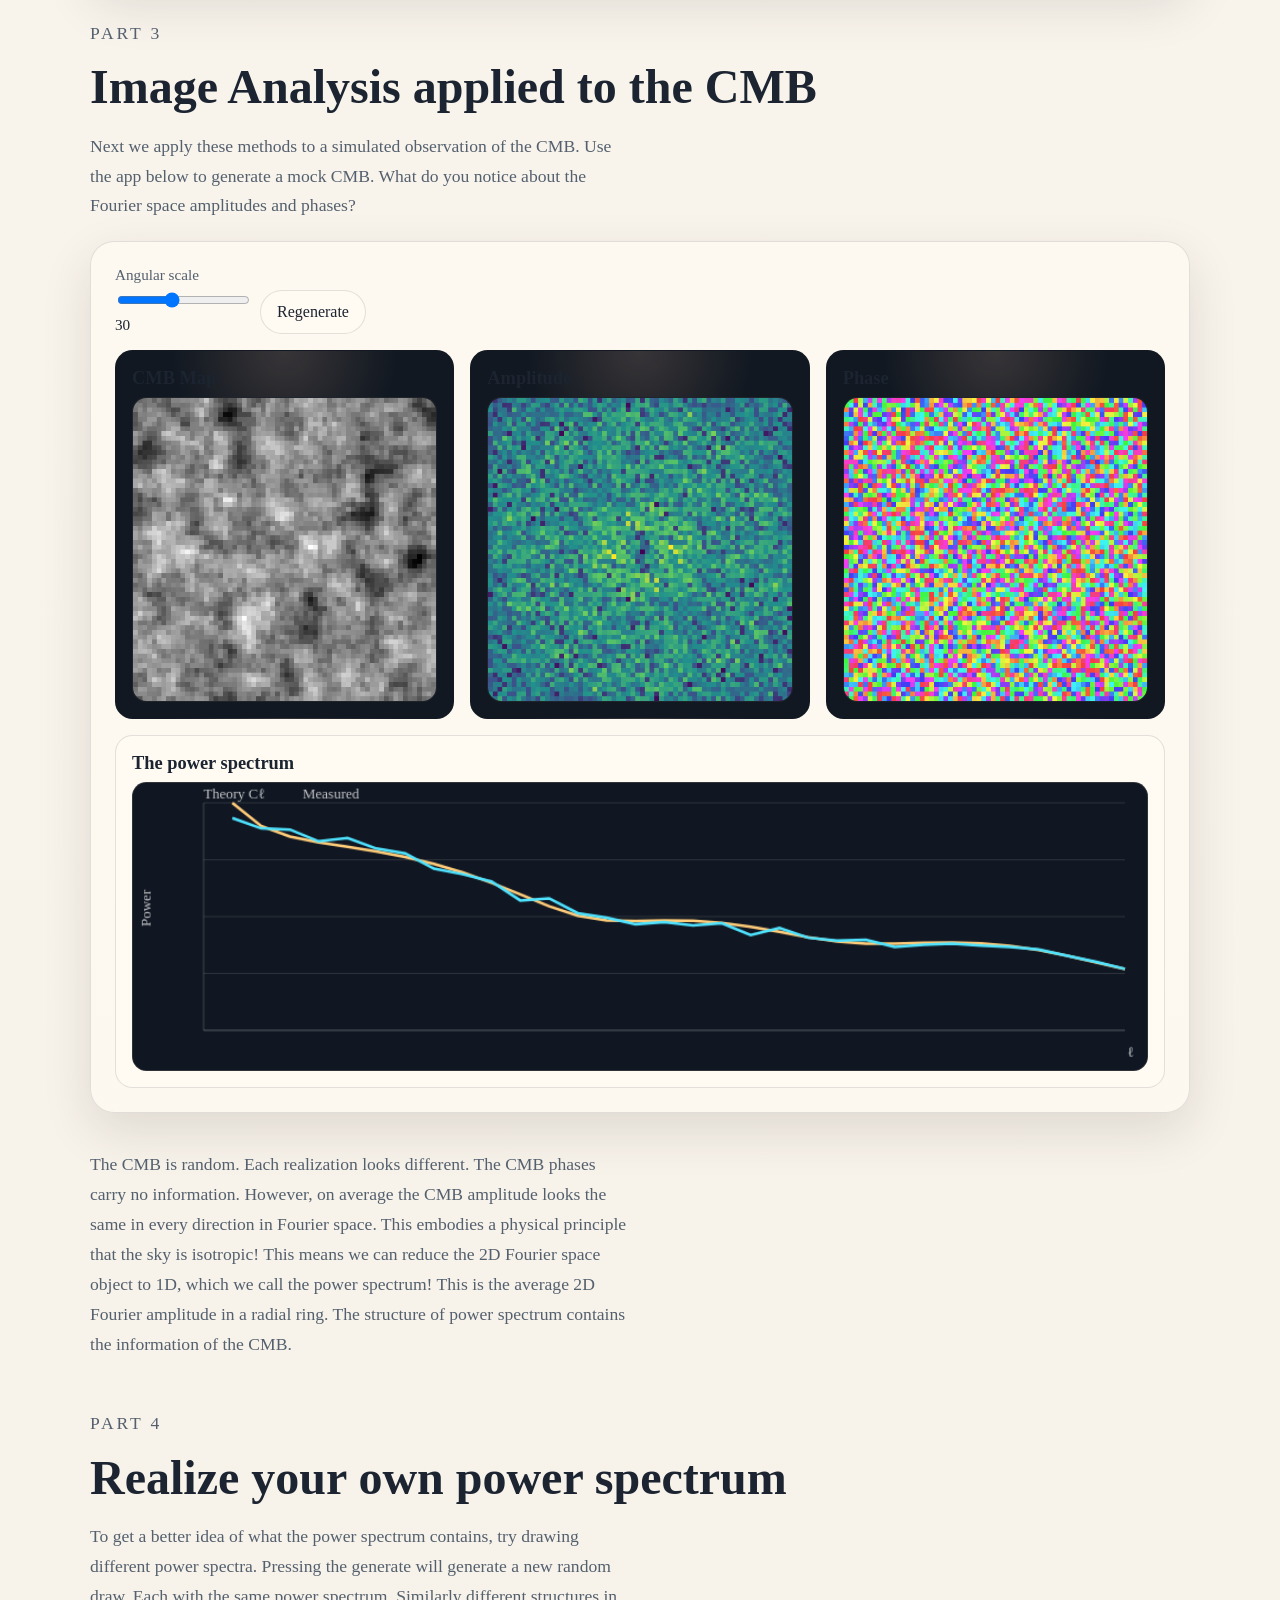
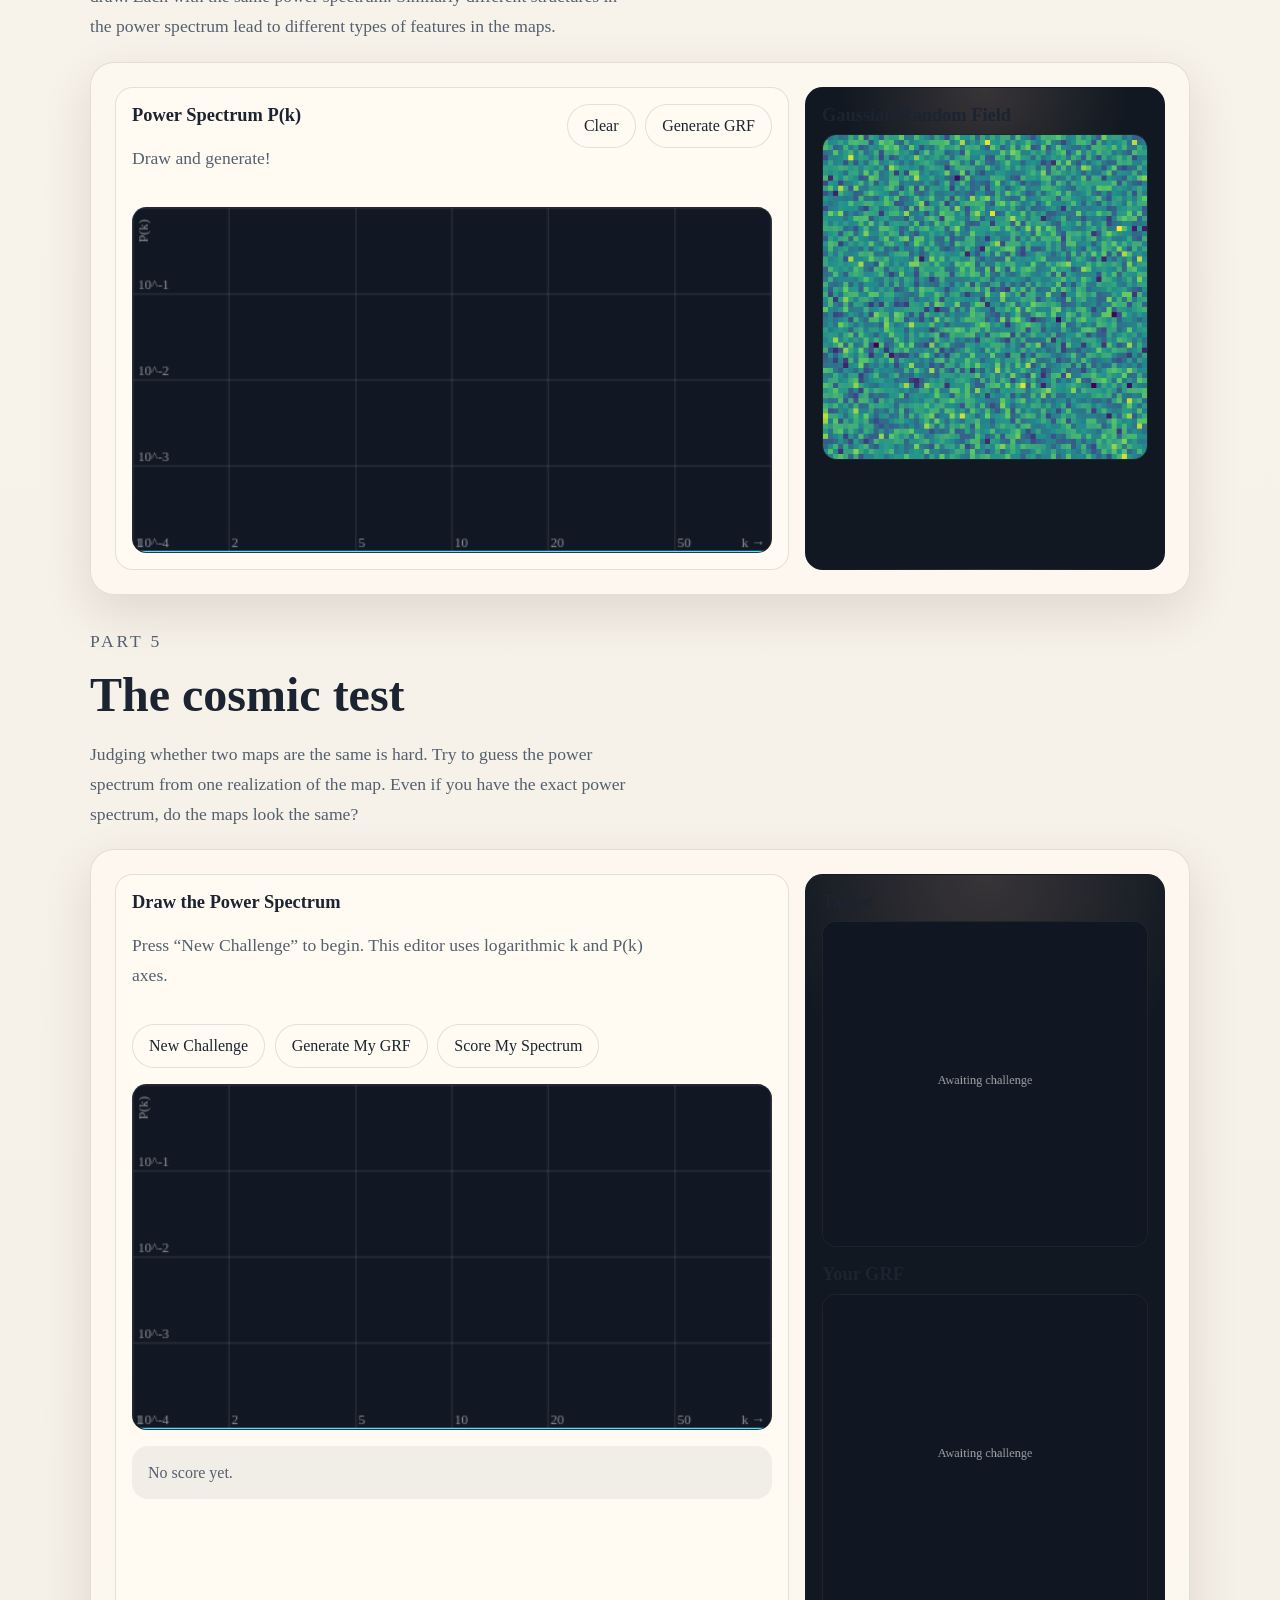
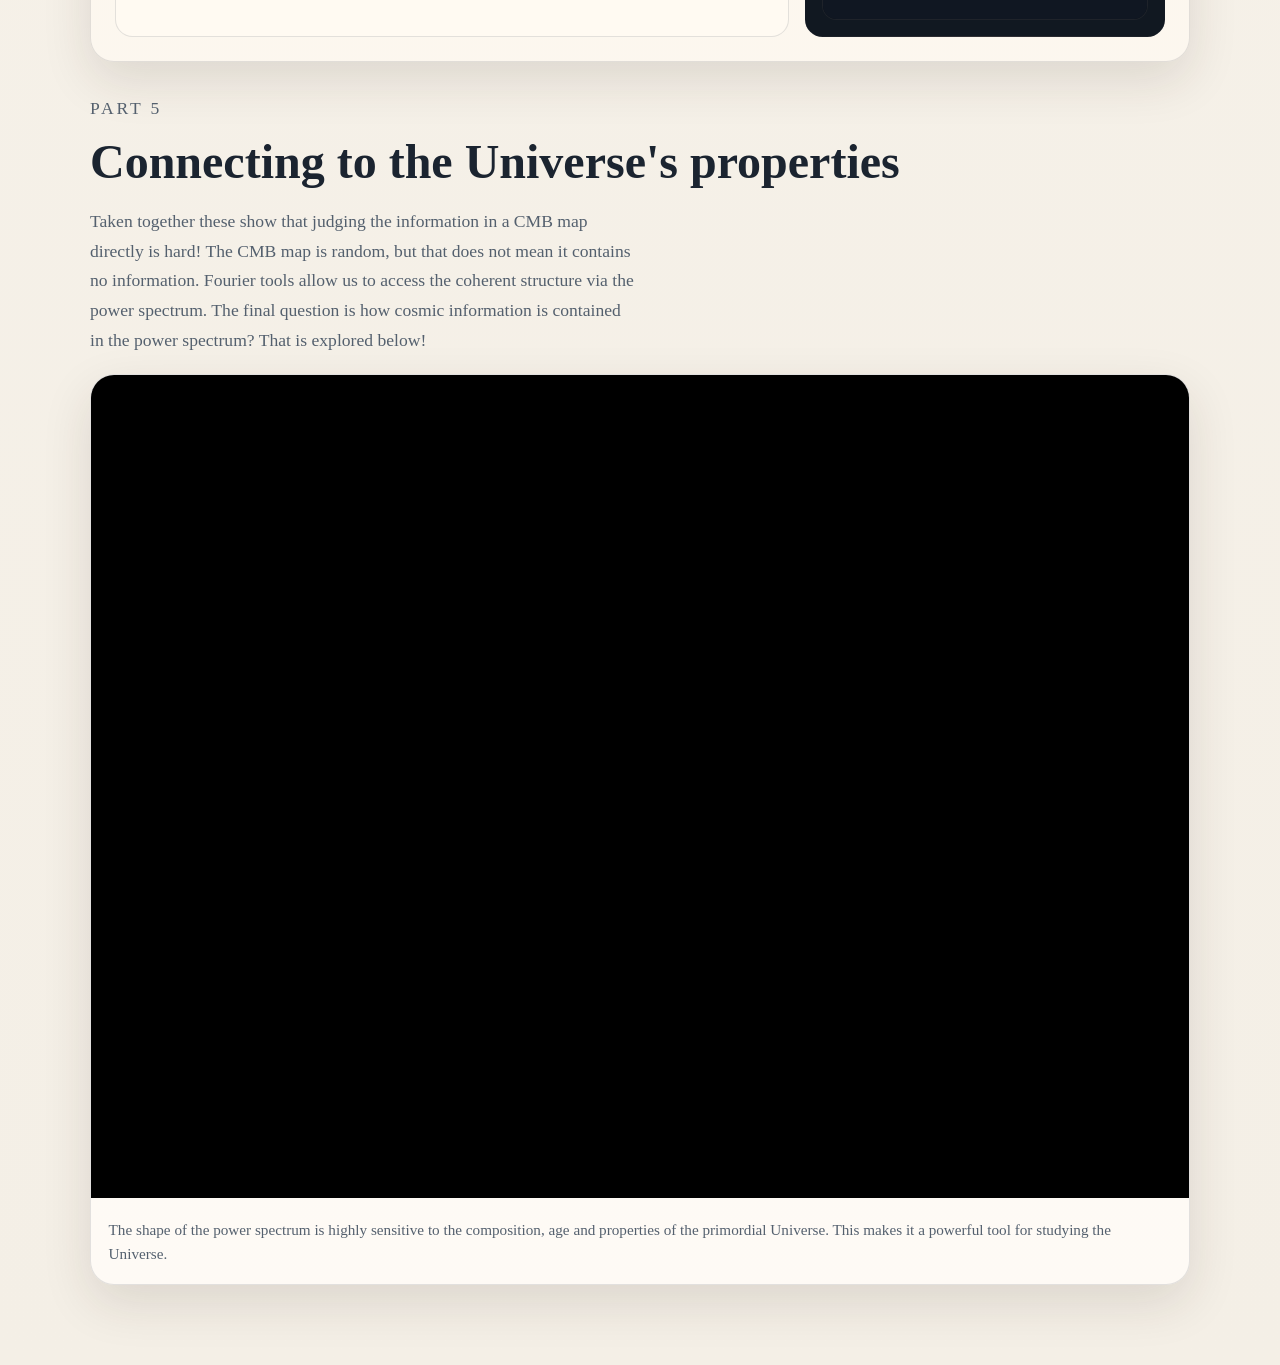
==== commit e17f9b3f: "fix typos" ====
--- a/how-do-we-learn-about-the-properties-of-the-universe-from-the-cmb.html
+++ b/how-do-we-learn-about-the-properties-of-the-universe-from-the-cmb.html
@@ -32,7 +32,7 @@
         <p>
           In the <a href="what-causes-the-CMB-pattern"> What causes the CMB pattern? </a> section, we showed a simple way of extracting some information from the CMB.
           
-          Here we will explore a more sophisticated approach, based on Fourier transforms. Fourier transforms are incredibly useful and have diverse applications from the mobile phone communications to the cosmos! This section builds up the key ideas underpinning how we go from CMB images to cosmological constraints! We utilize the following interactive exerices:
+          Here we will explore a more sophisticated approach, based on Fourier transforms. Fourier transforms are incredibly useful and have diverse applications from the mobile phone communications to the cosmos! This section builds up the key ideas underpinning how we go from CMB images to cosmological constraints! We utilize the following interactive exercises:
         </p>
         <div class="section-links" aria-label="Interactive section links">
           <a href="#single-mode">What is a Fourier Mode?</a>
@@ -49,13 +49,13 @@
           <p class="eyebrow">Part 1</p>
           <h2>What is a Fourier Mode?</h2>
           <p>
-            One of the most powerful, but counter intuitive, tools scientist use is Fourier analysis.
+            One of the most powerful, but counterintuitive, tools scientists use is Fourier analysis.
             
             The key idea here is to decompose your original signal into a series of waves. 
 
             The app below shows what all the possible 2D waves look like. Each wave is characterised by three properties:
             <ul>
-                <li> The frequency: how fast is the wave oscilating?</li>
+                <li> The frequency: how fast is the wave oscillating?</li>
                 <li> The amplitude: how large is the wave?</li>
                 <li> The phase: when is the wave at its lowest point?</li>
             </ul>
@@ -93,7 +93,7 @@
           <p class="eyebrow">Part 2</p>
           <h2>Image Analysis 101</h2>
           <p>
-            In Fourier analysis, we take an image and express it in terms of the amplitudes and phases of for every possible wavelenght!
+            In Fourier analysis, we take an image and express it in terms of the amplitudes and phases of for every possible wavelength!
 
             Try this out for yourself. Upload a picture and see how it looks in Fourier space. The left image shows your uploaded image, the center panel is the amplitude for each different frequency and the final panel shows the phase.
    </p>
@@ -266,13 +266,13 @@
             </div>
           </div>
         </div>
-        <p>
-          Taken together these show that judging the information in a CMB map direclty is hard! 
+      <!-- <p>
+          Taken together these show that judging the information in a CMB map directly is hard! 
           The CMB map is random, but that does not mean it contains no information.
 
           Fourier tools allow us to access the coherent structure via the power spectrum. The specific shape of the power spectrum contains cosmic information.
           
-         </p>
+         </p>--> 
       </section>
 
 
@@ -281,7 +281,7 @@
           <p class="eyebrow">Part 5</p>
           <h2>Connecting to the Universe's properties</h2>
         <p>
-          Taken together these show that judging the information in a CMB map direclty is hard! 
+          Taken together these show that judging the information in a CMB map directly is hard! 
           The CMB map is random, but that does not mean it contains no information.
 
           Fourier tools allow us to access the coherent structure via the power spectrum. The final question is how cosmic information is contained in the power spectrum?
@@ -294,7 +294,7 @@
               Your browser does not support the video tag.
             </video>
             <figcaption>
-              The shape of the power spectrum is highly sensitive to the compisition, age and properites of the primordial Universe.
+              The shape of the power spectrum is highly sensitive to the composition, age and properties of the primordial Universe.
               This makes it a powerful tool for studying the Universe.
             </figcaption>
           </figure>
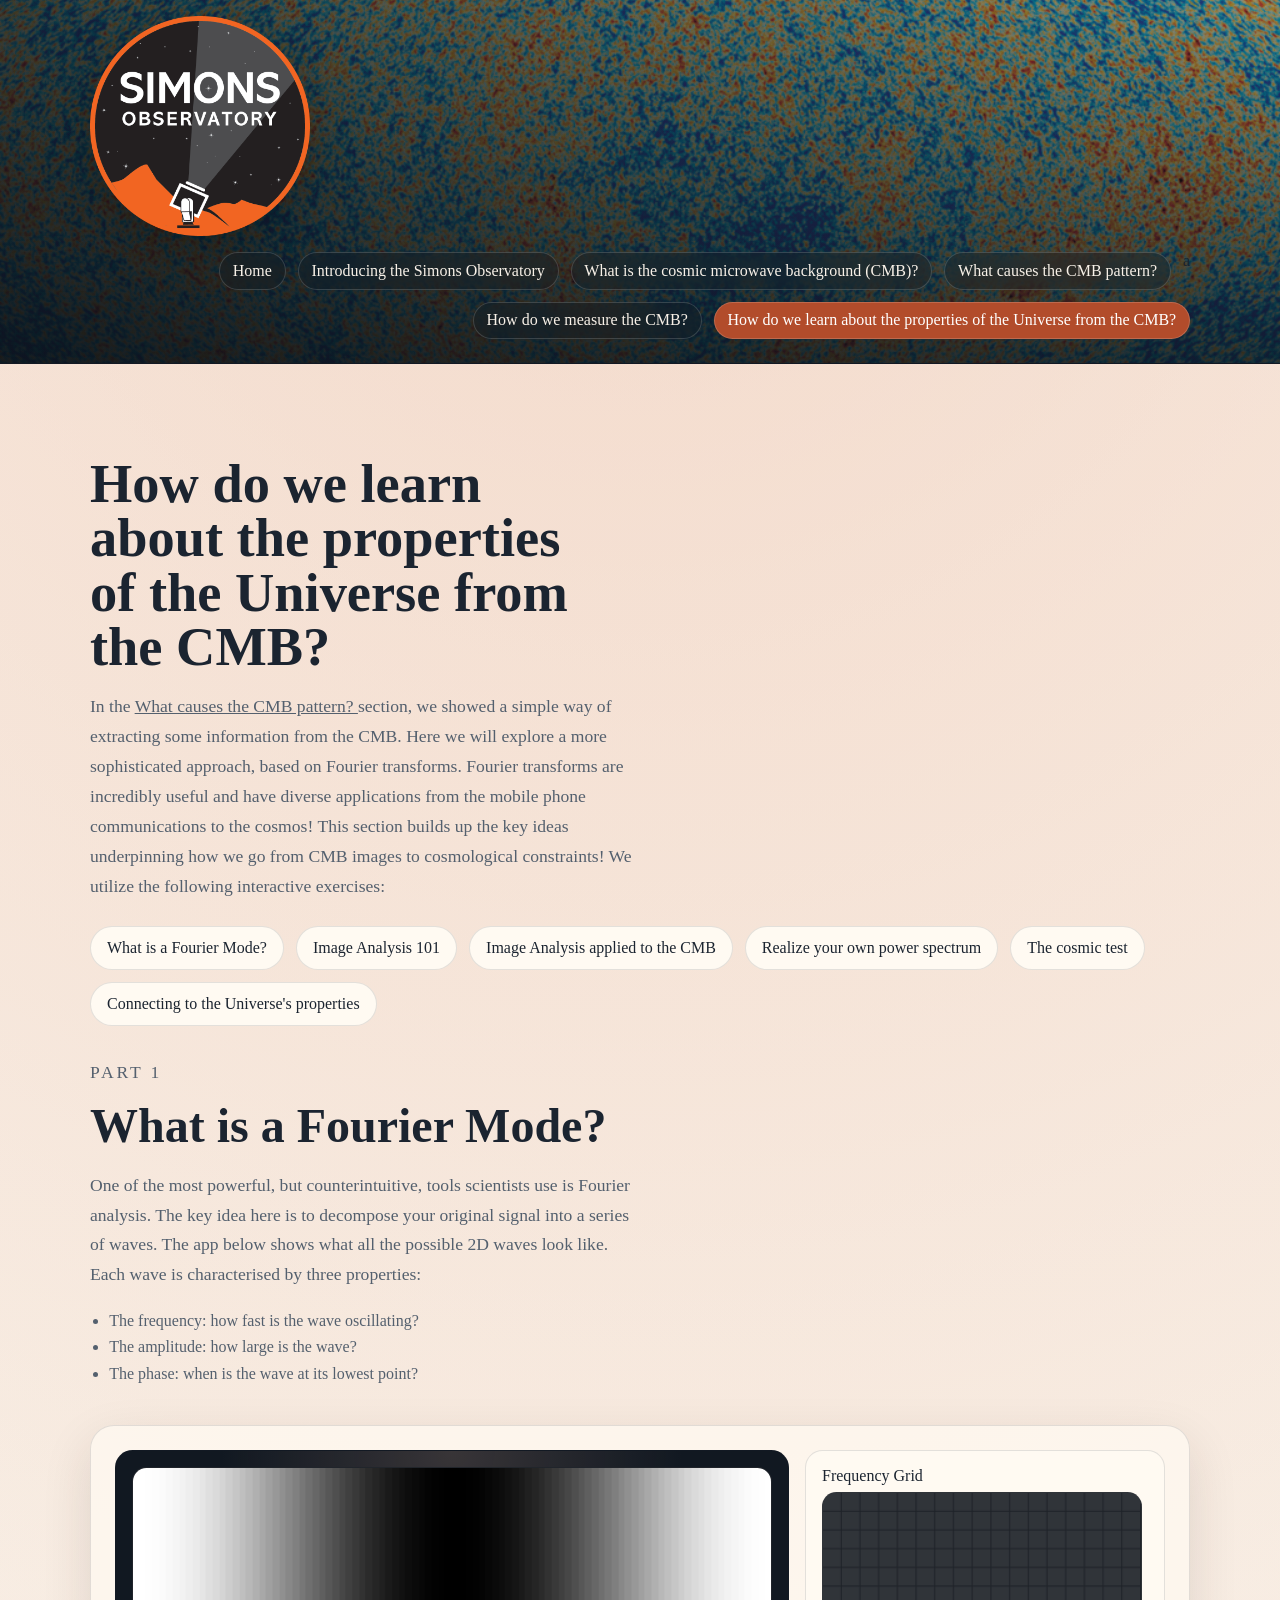
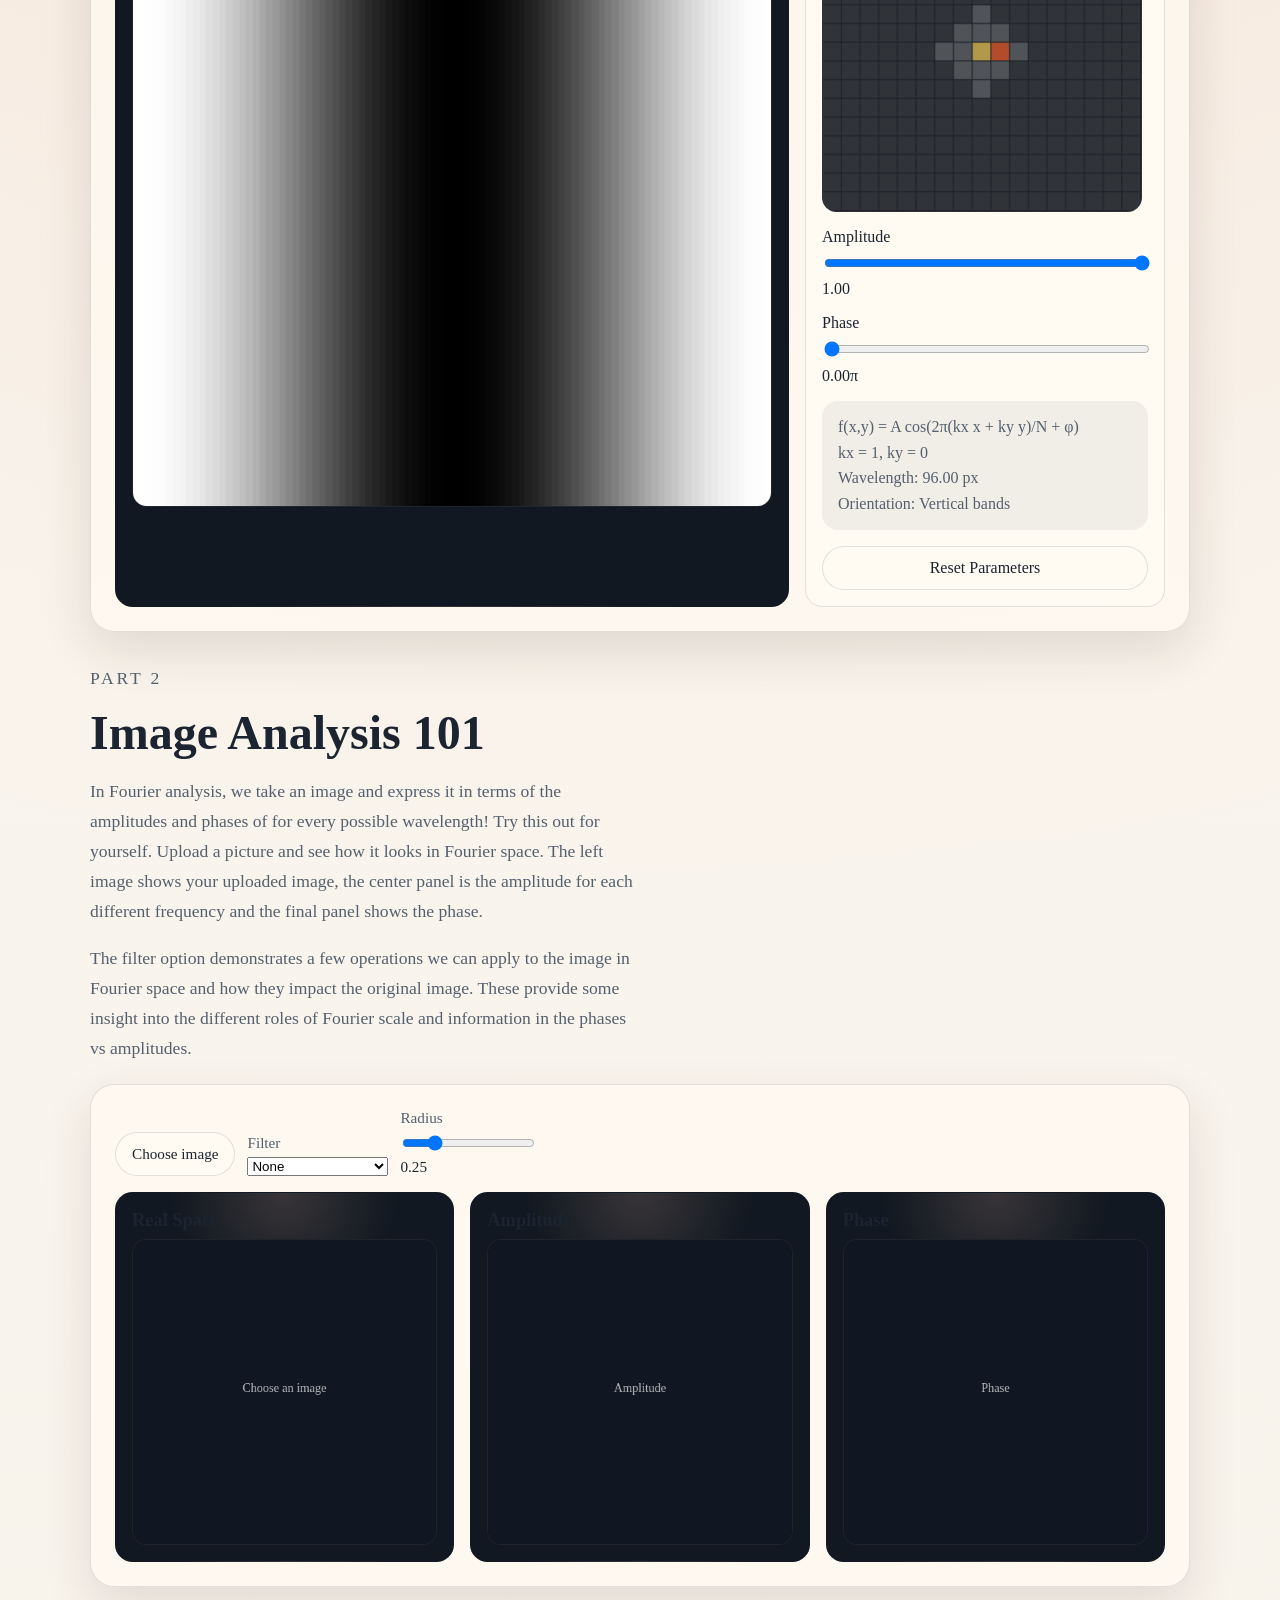
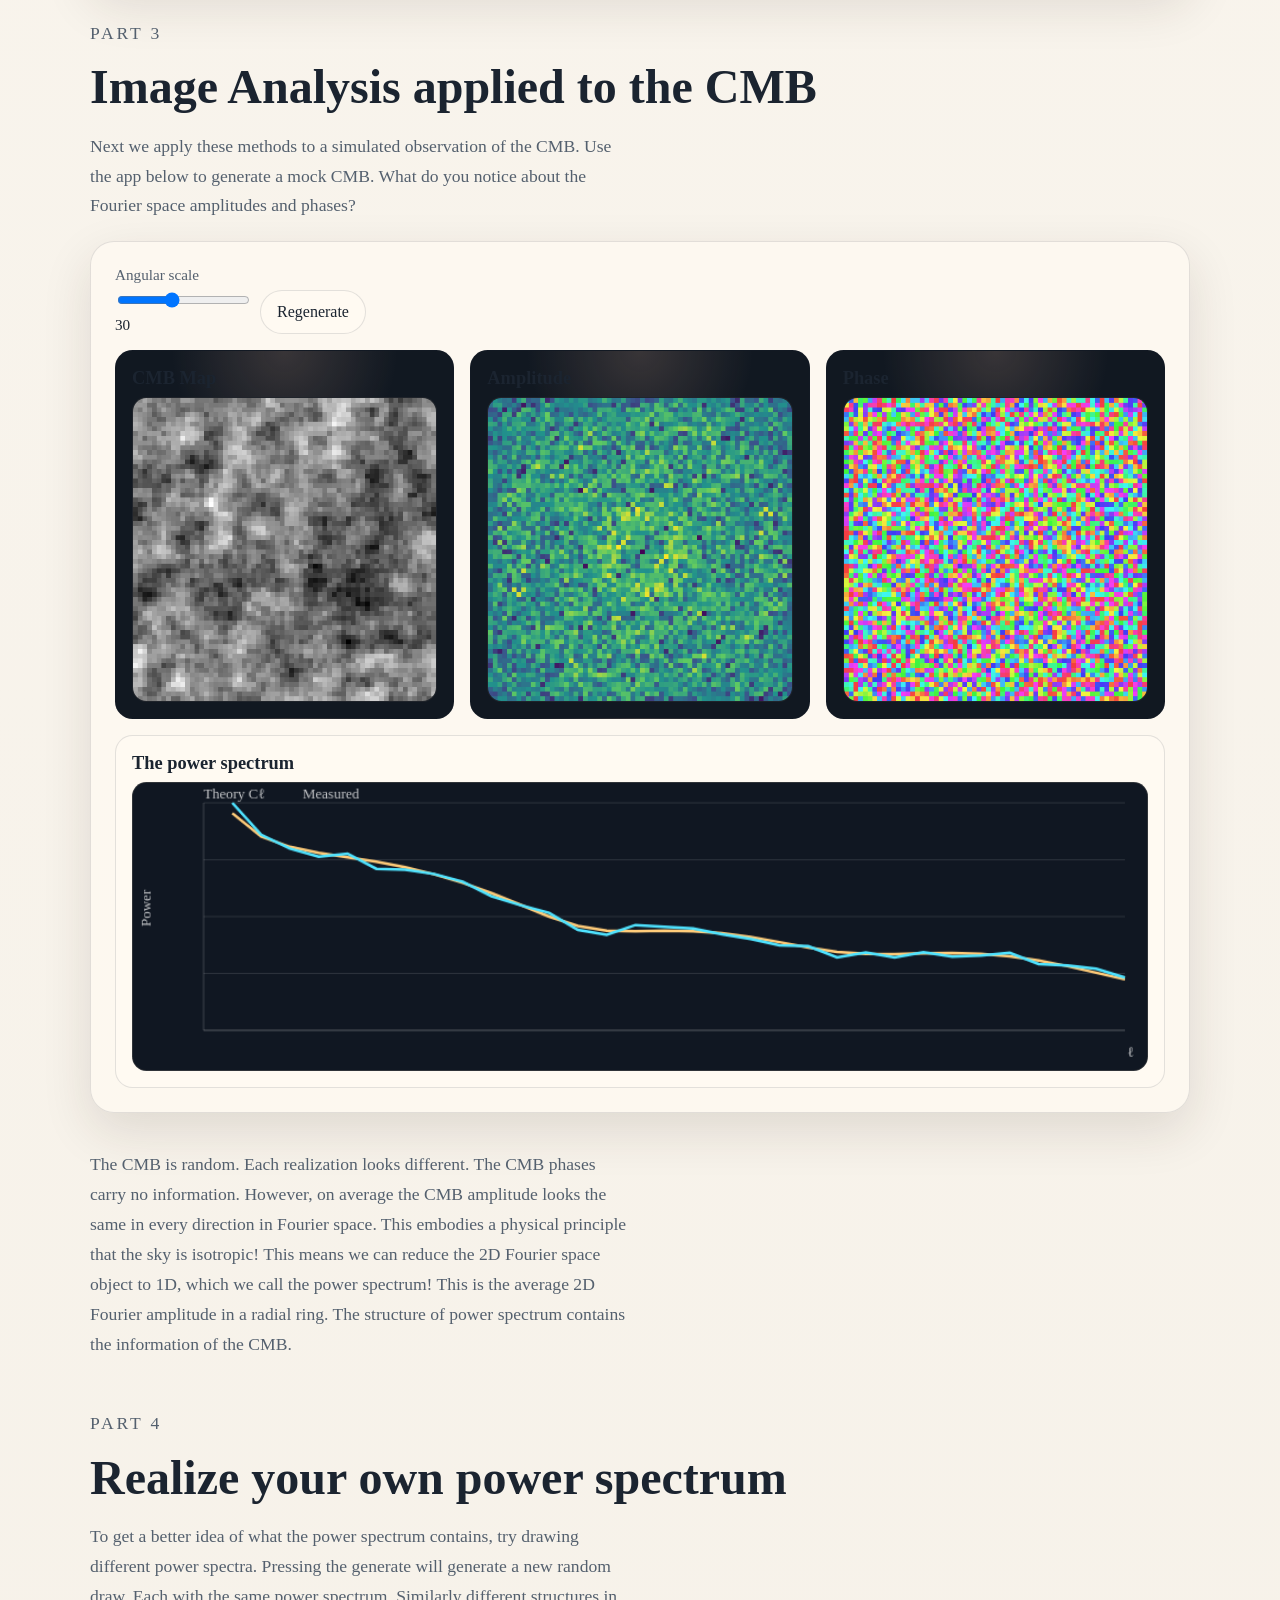
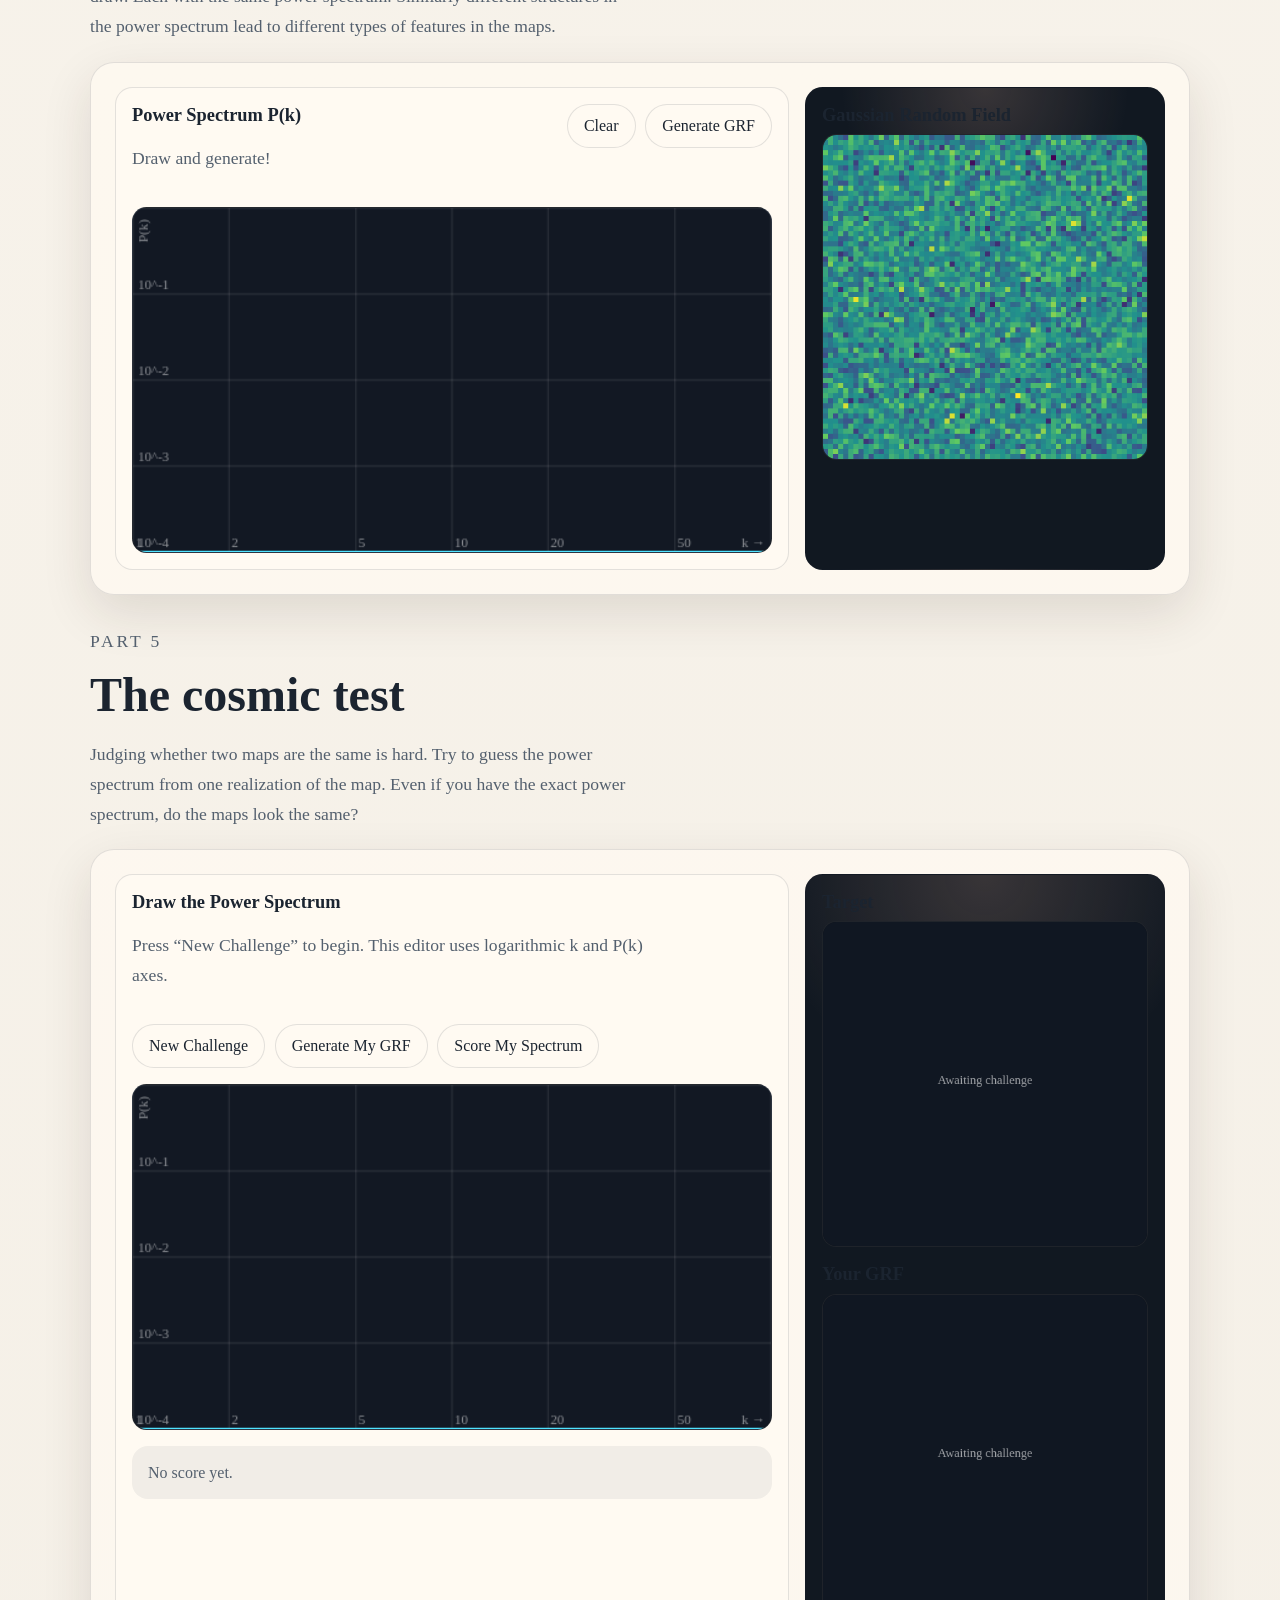
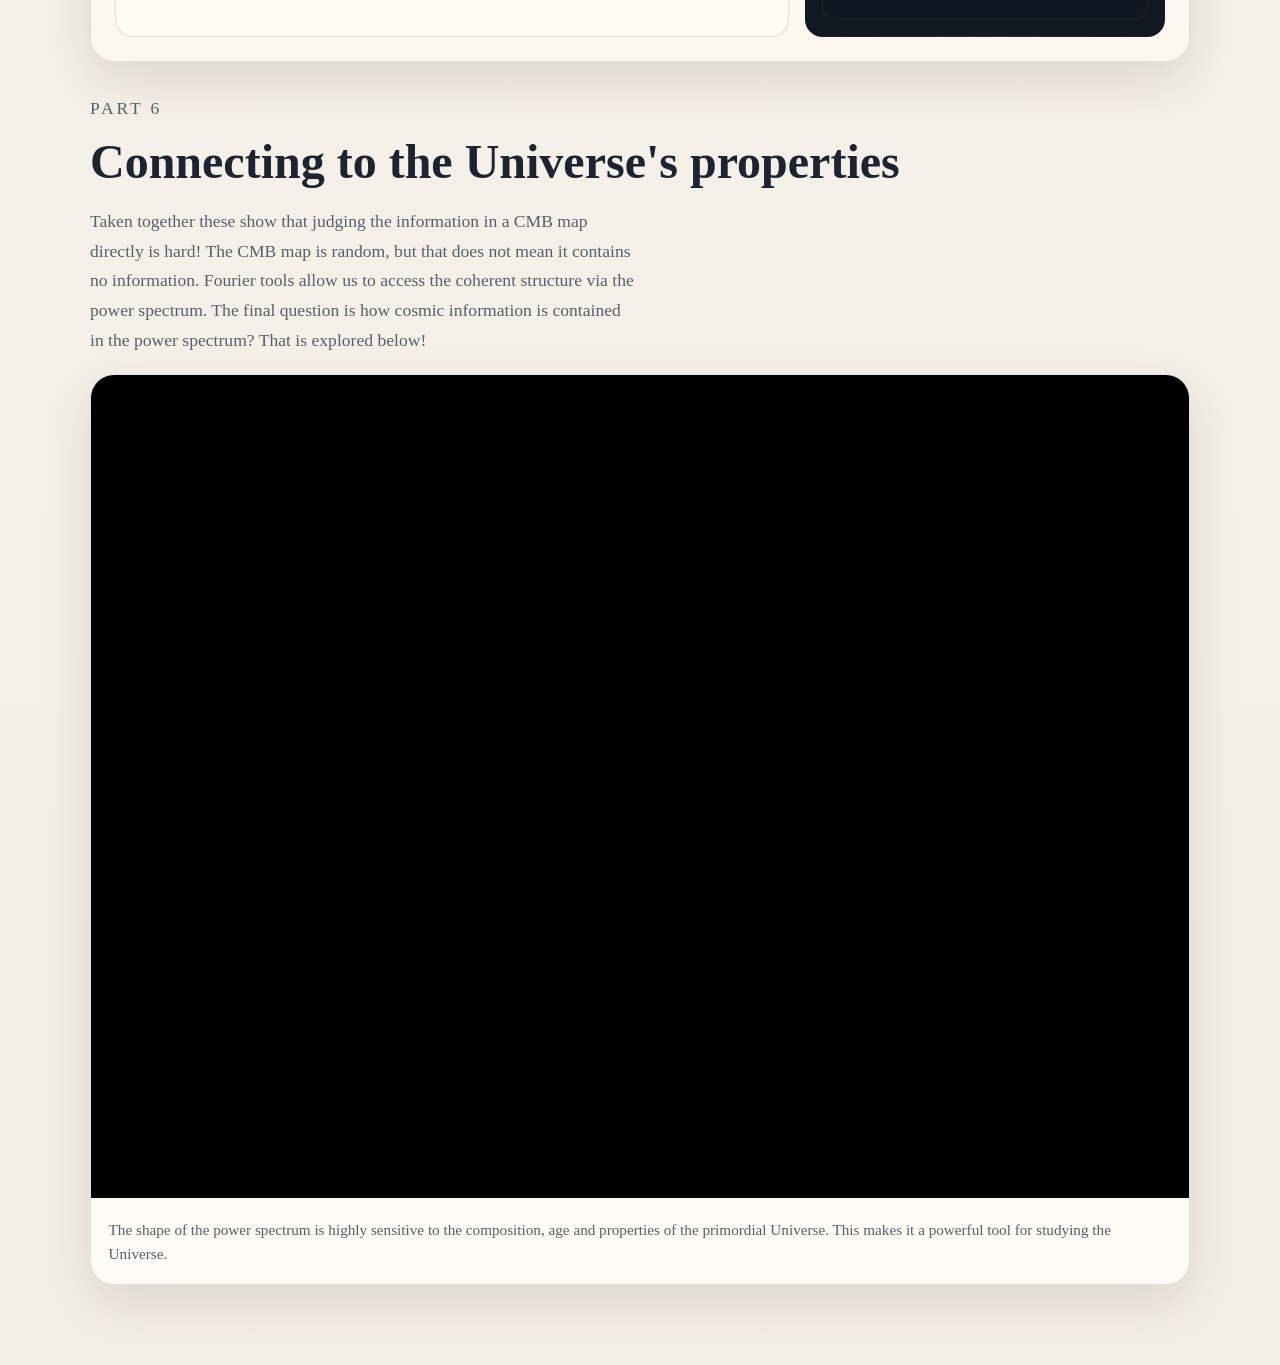
==== commit 0dbd262a: "fix typos" ====
--- a/how-do-we-learn-about-the-properties-of-the-universe-from-the-cmb.html
+++ b/how-do-we-learn-about-the-properties-of-the-universe-from-the-cmb.html
@@ -278,7 +278,7 @@
 
       <section class="interactive-section" id="properties">
         <div class="section-copy">
-          <p class="eyebrow">Part 5</p>
+          <p class="eyebrow">Part 6</p>
           <h2>Connecting to the Universe's properties</h2>
         <p>
           Taken together these show that judging the information in a CMB map directly is hard! 
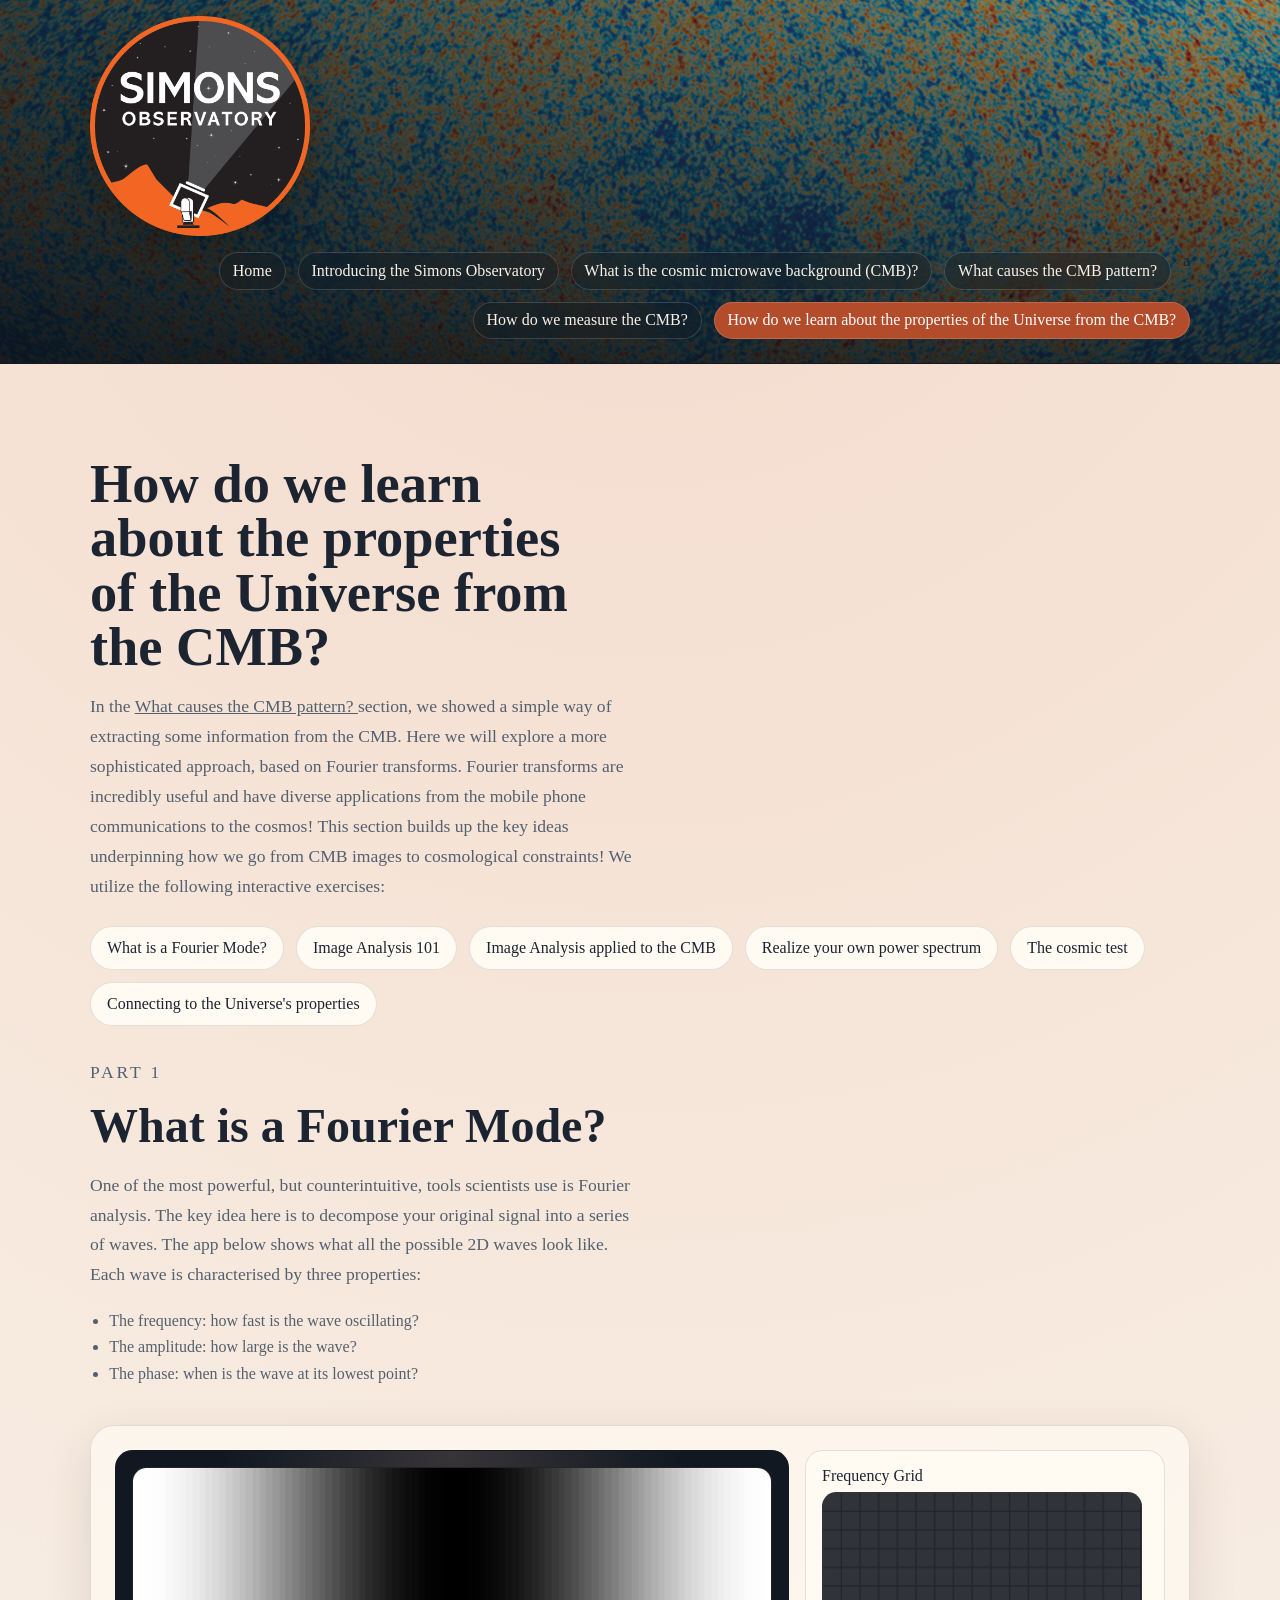
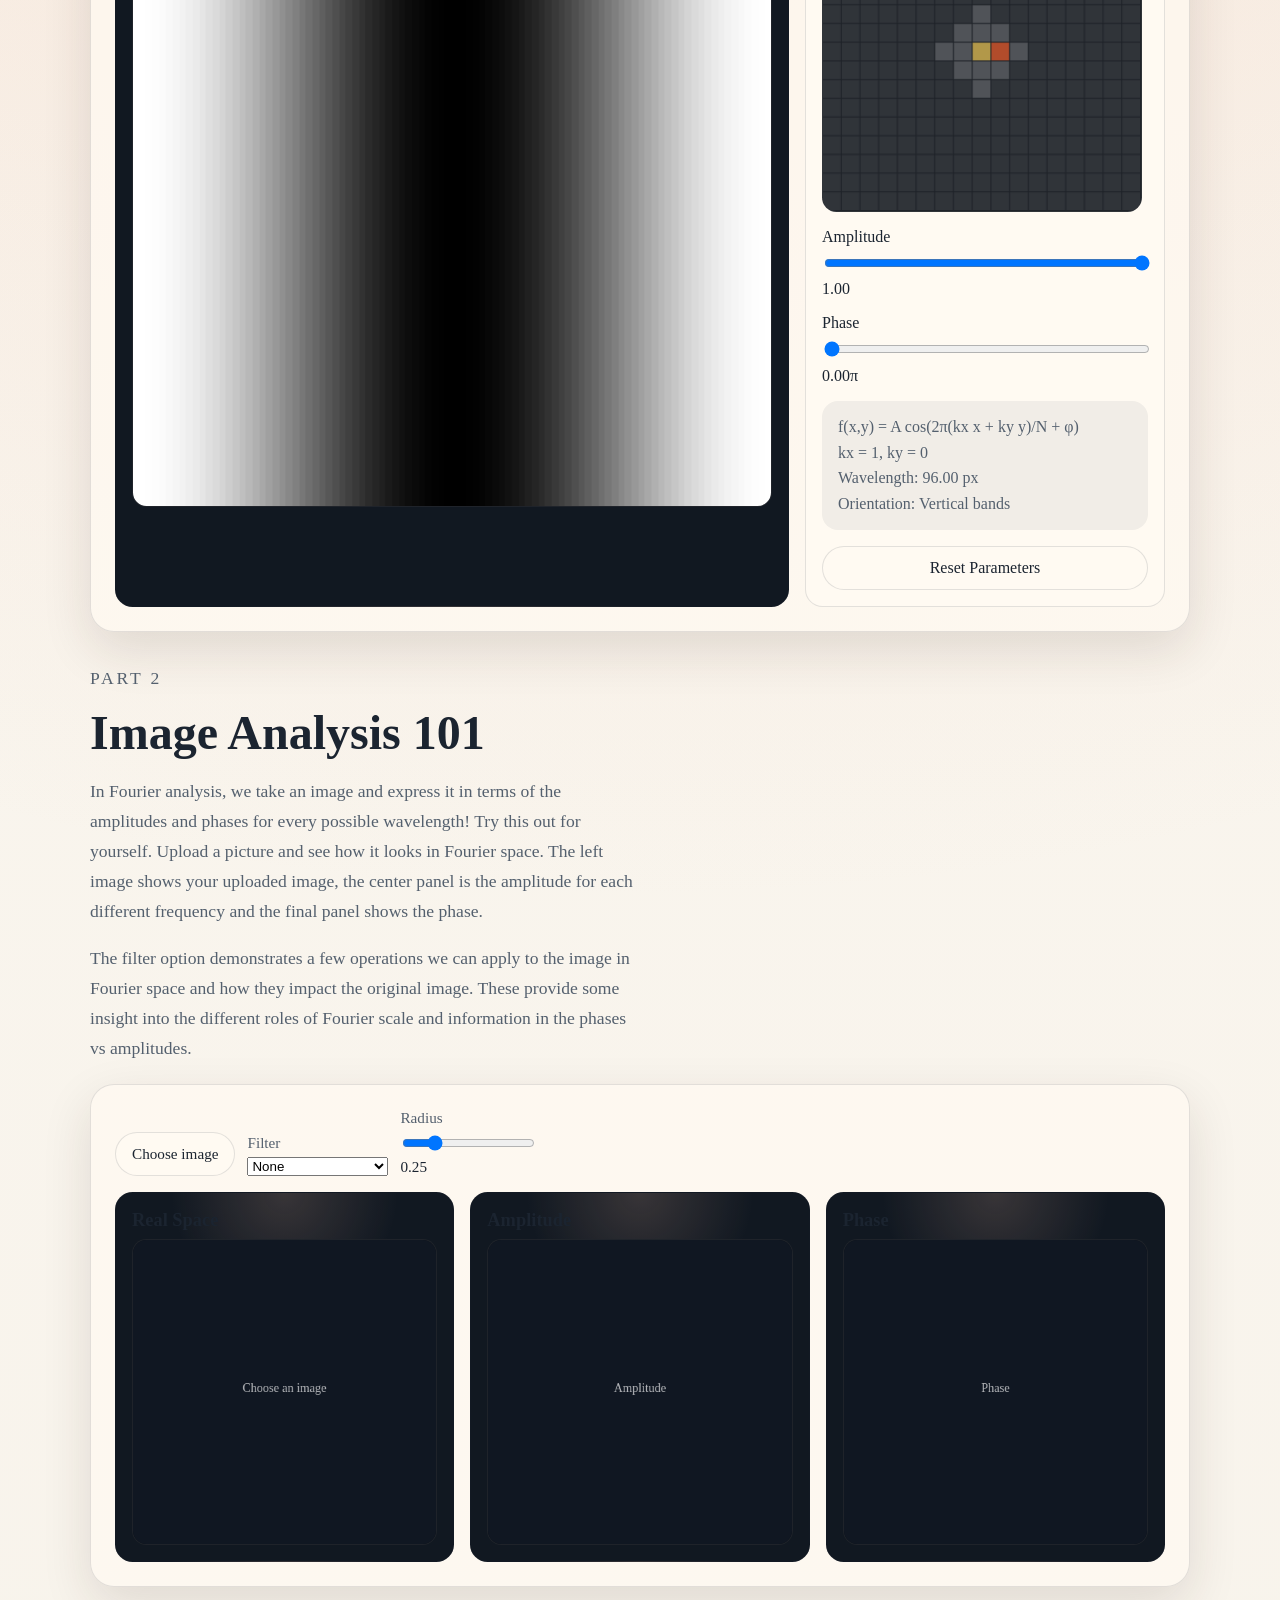
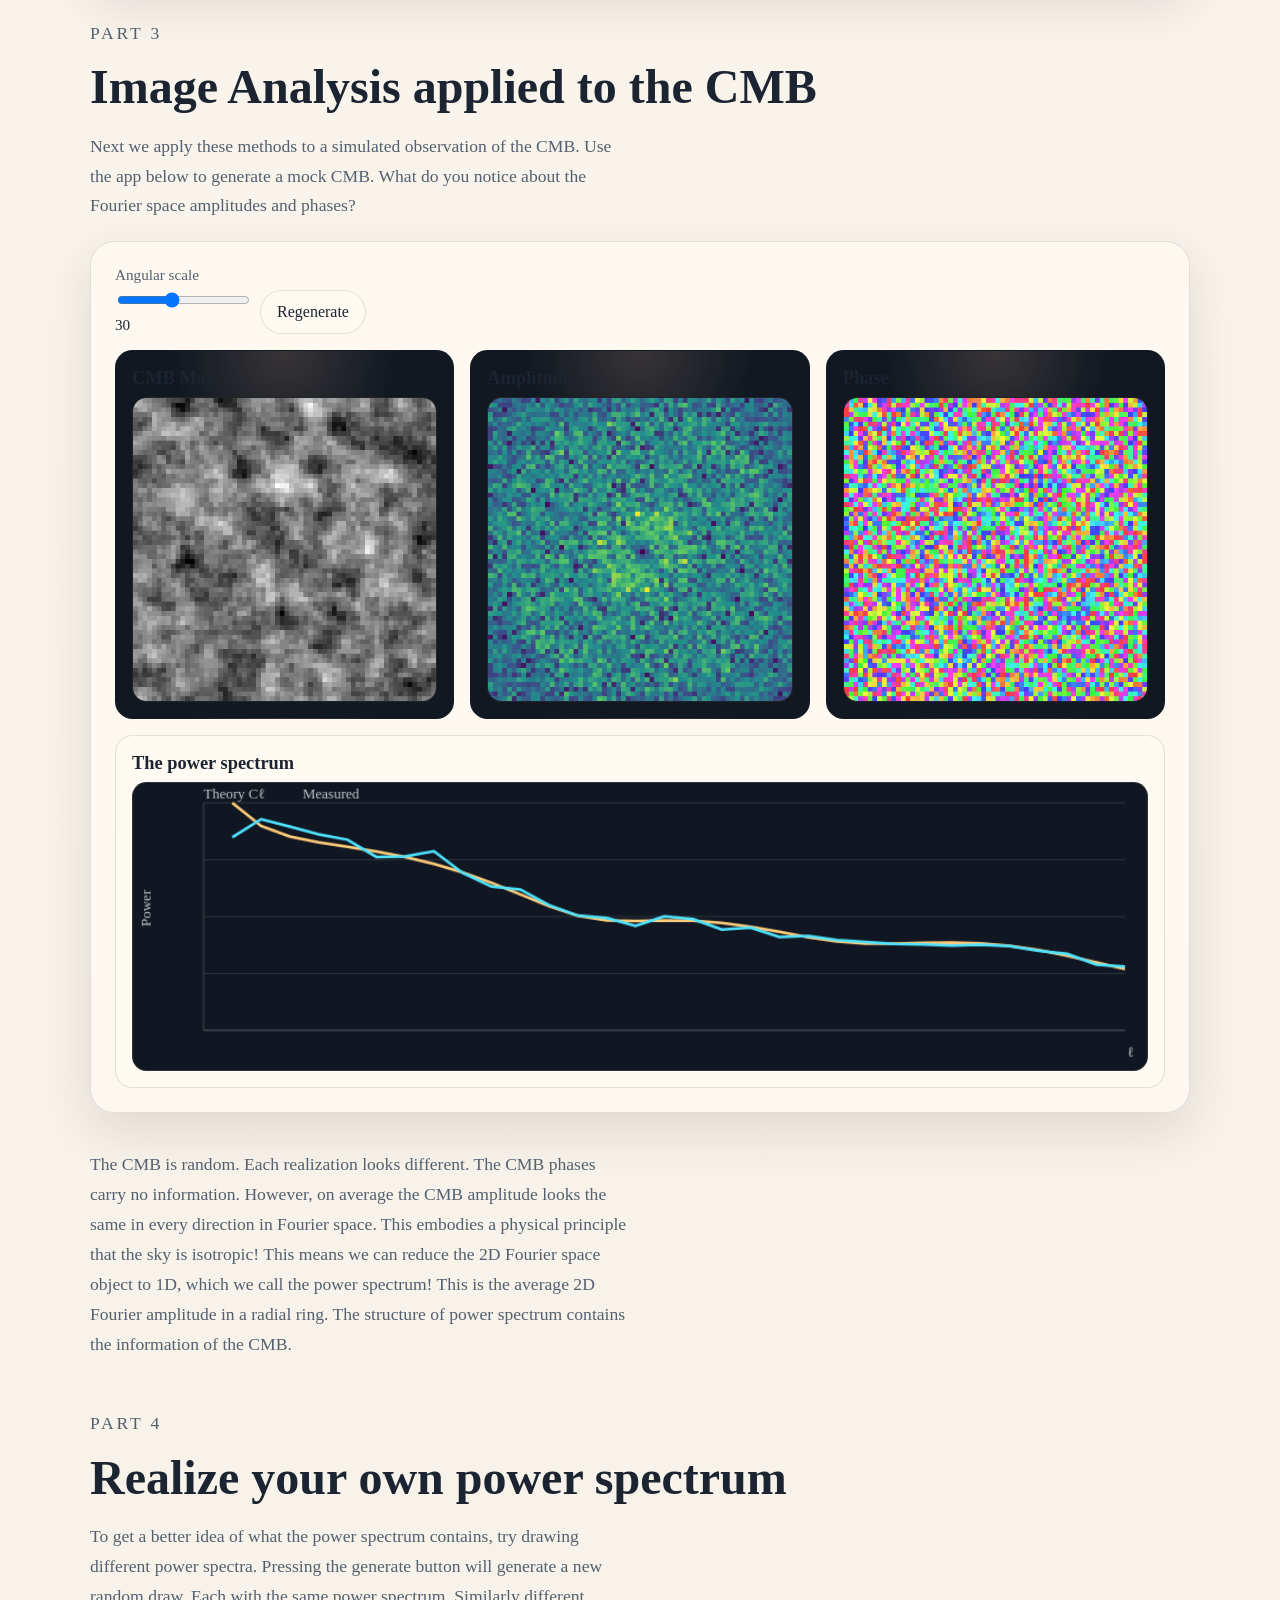
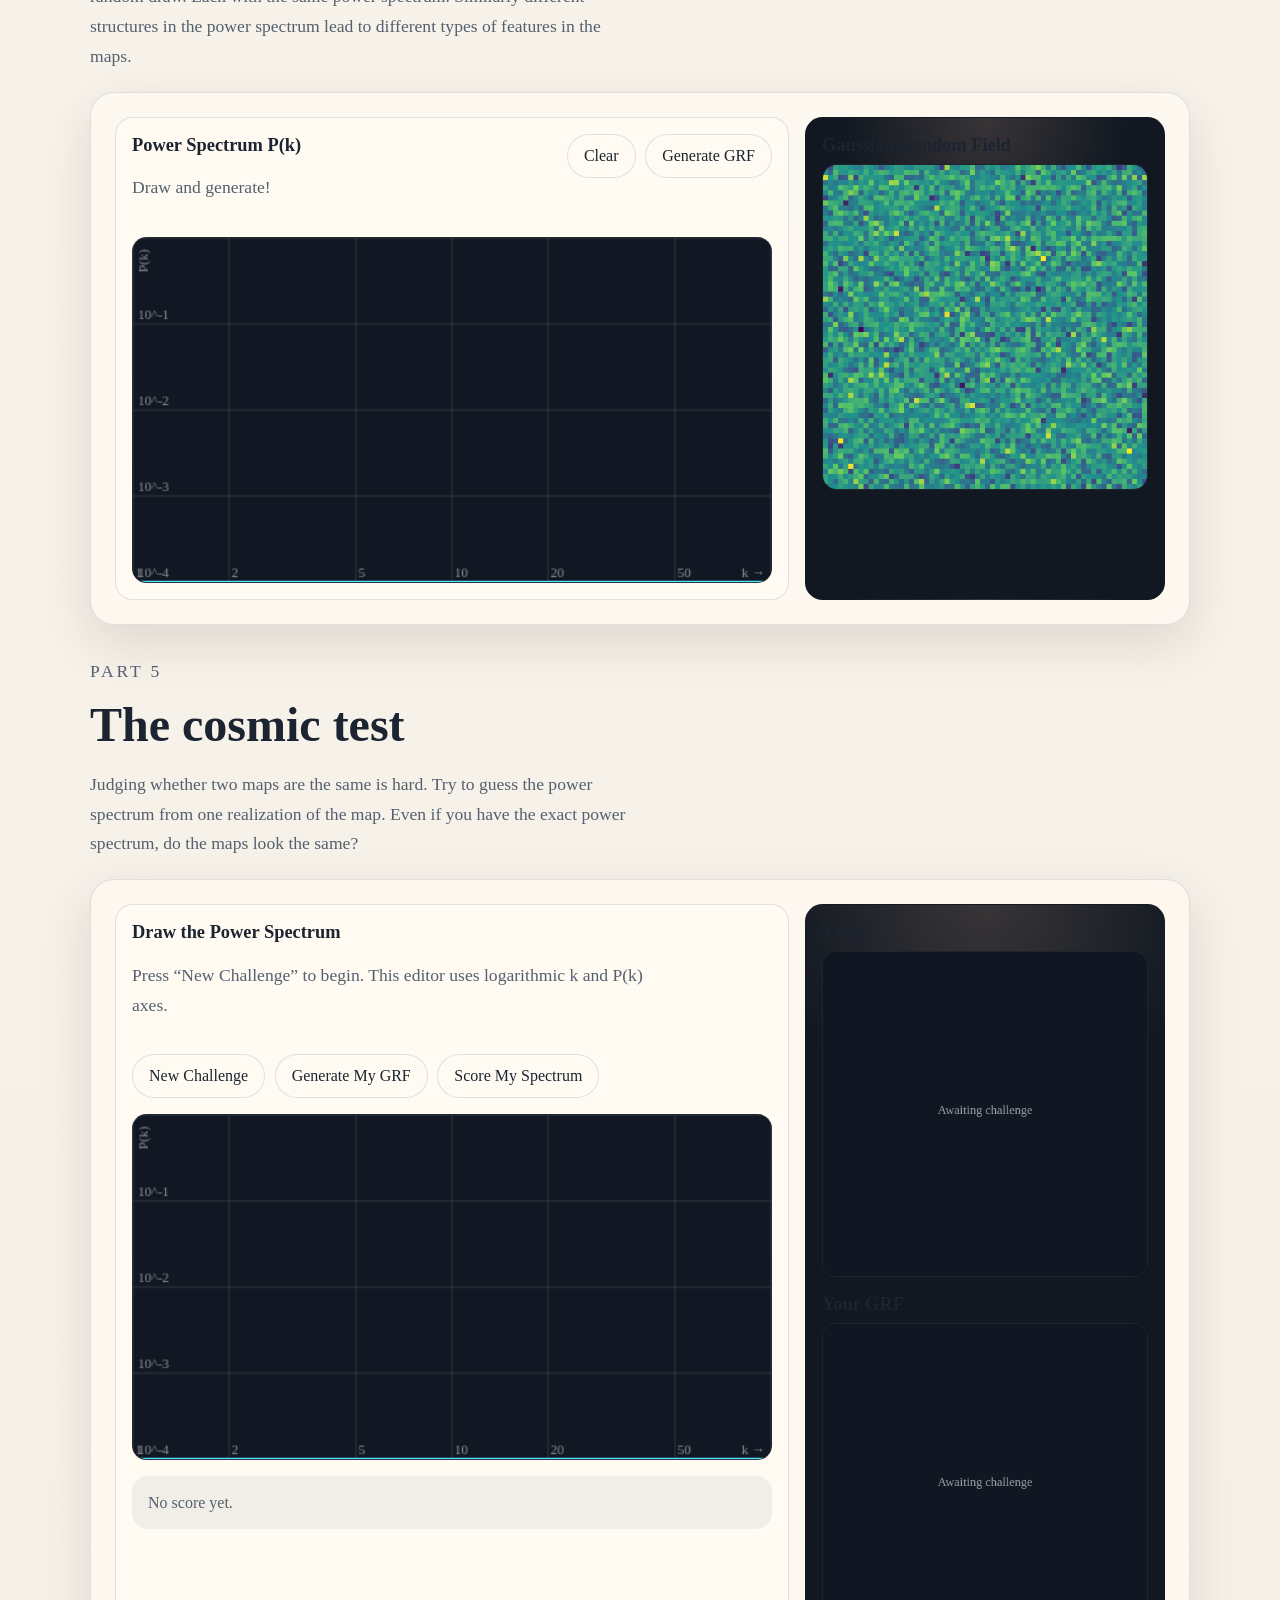
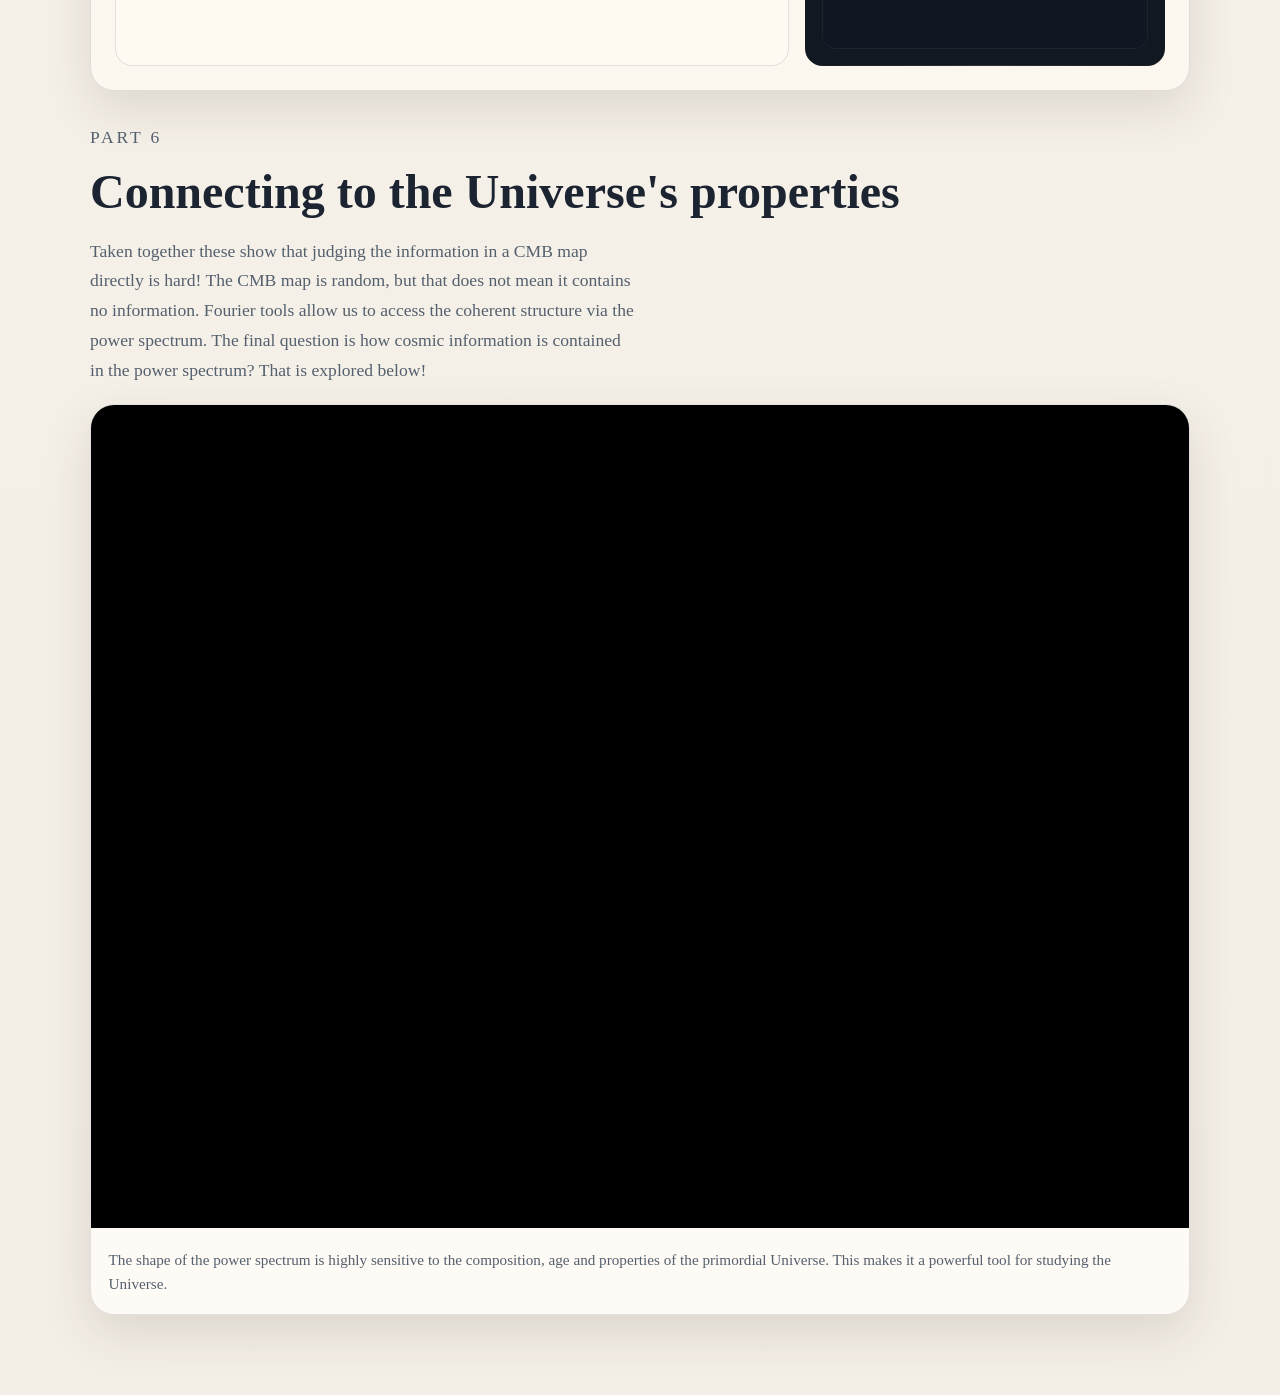
==== commit 5e90fe44: "fix typos" ====
--- a/how-do-we-learn-about-the-properties-of-the-universe-from-the-cmb.html
+++ b/how-do-we-learn-about-the-properties-of-the-universe-from-the-cmb.html
@@ -93,7 +93,7 @@
           <p class="eyebrow">Part 2</p>
           <h2>Image Analysis 101</h2>
           <p>
-            In Fourier analysis, we take an image and express it in terms of the amplitudes and phases of for every possible wavelength!
+            In Fourier analysis, we take an image and express it in terms of the amplitudes and phases for every possible wavelength!
 
             Try this out for yourself. Upload a picture and see how it looks in Fourier space. The left image shows your uploaded image, the center panel is the amplitude for each different frequency and the final panel shows the phase.
    </p>
@@ -199,7 +199,7 @@
           <p class="eyebrow">Part 4</p>
           <h2>Realize your own power spectrum</h2>
           <p>
-            To get a better idea of what the power spectrum contains, try drawing different power spectra. Pressing the generate will generate a new random draw. Each with the same power spectrum.
+            To get a better idea of what the power spectrum contains, try drawing different power spectra. Pressing the generate button will generate a new random draw. Each with the same power spectrum.
             Similarly different structures in the power spectrum lead to different types of features in the maps. 
           </p>
         </div>
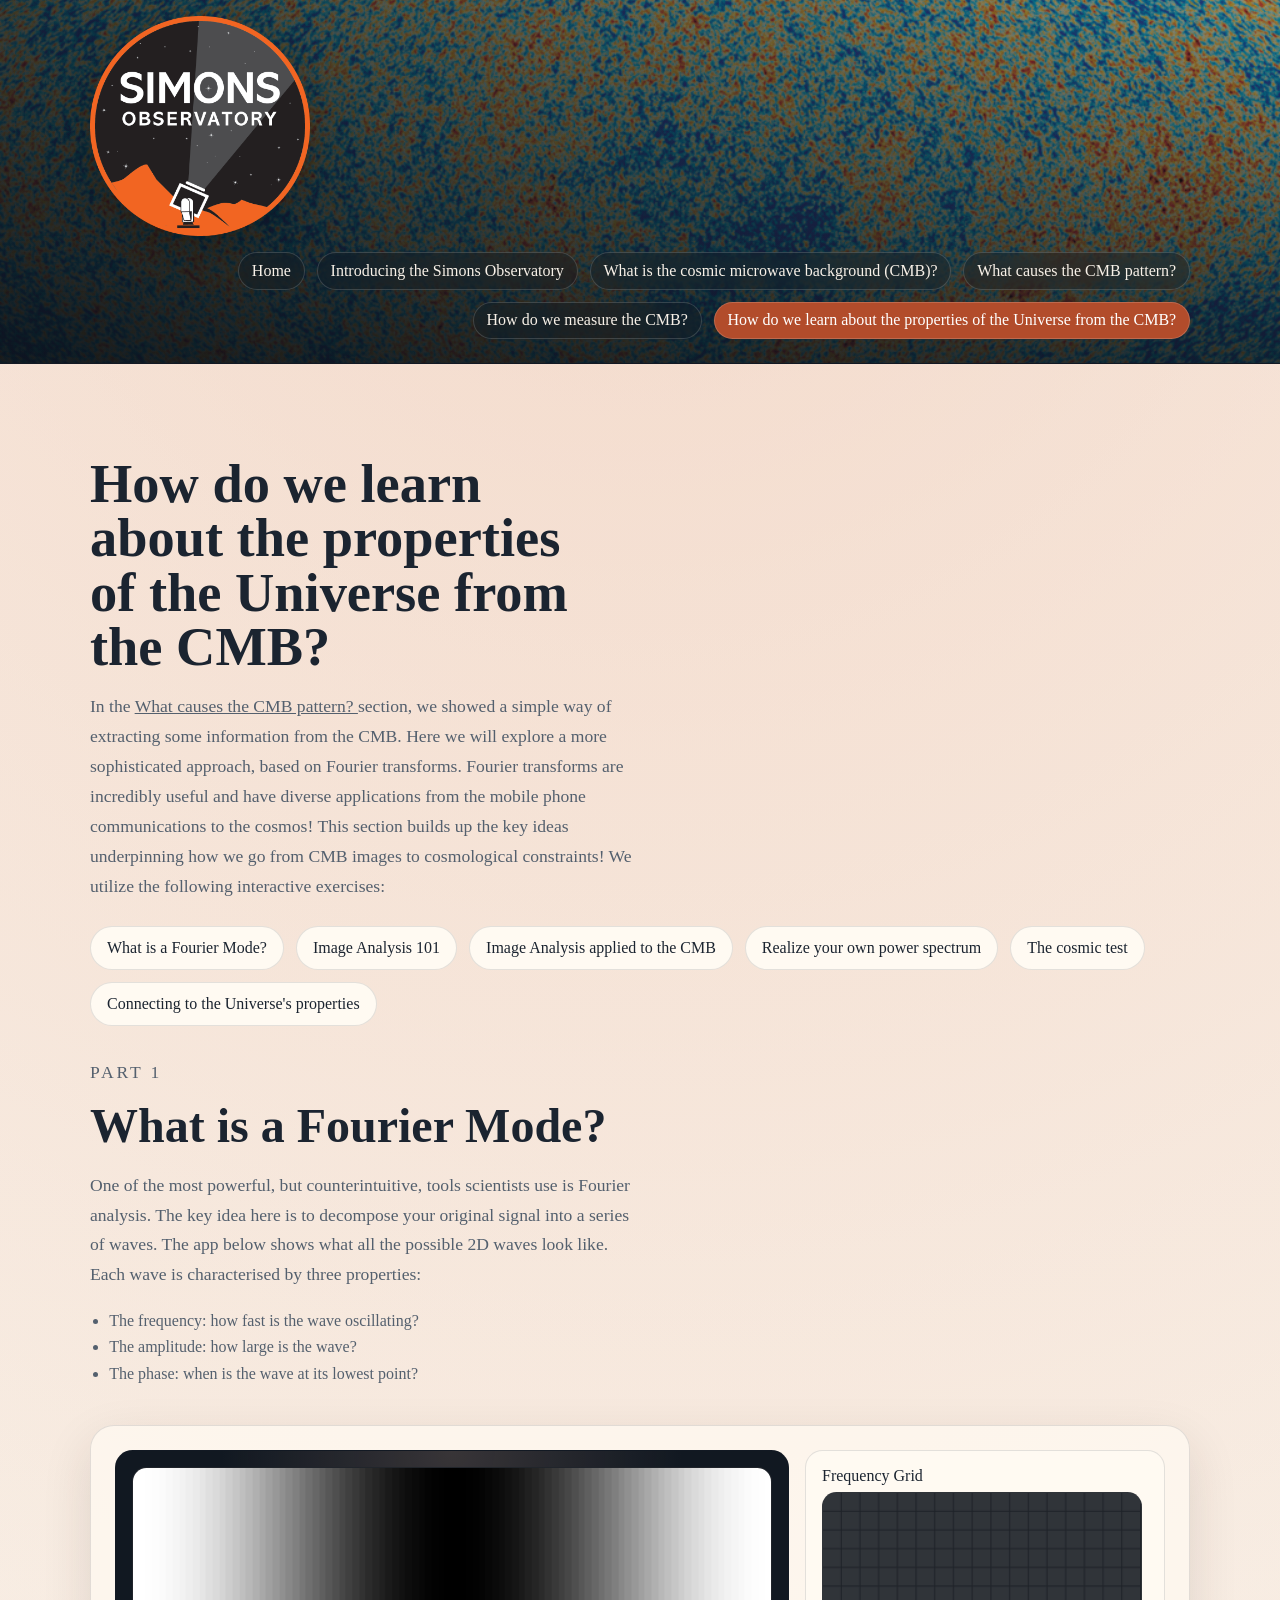
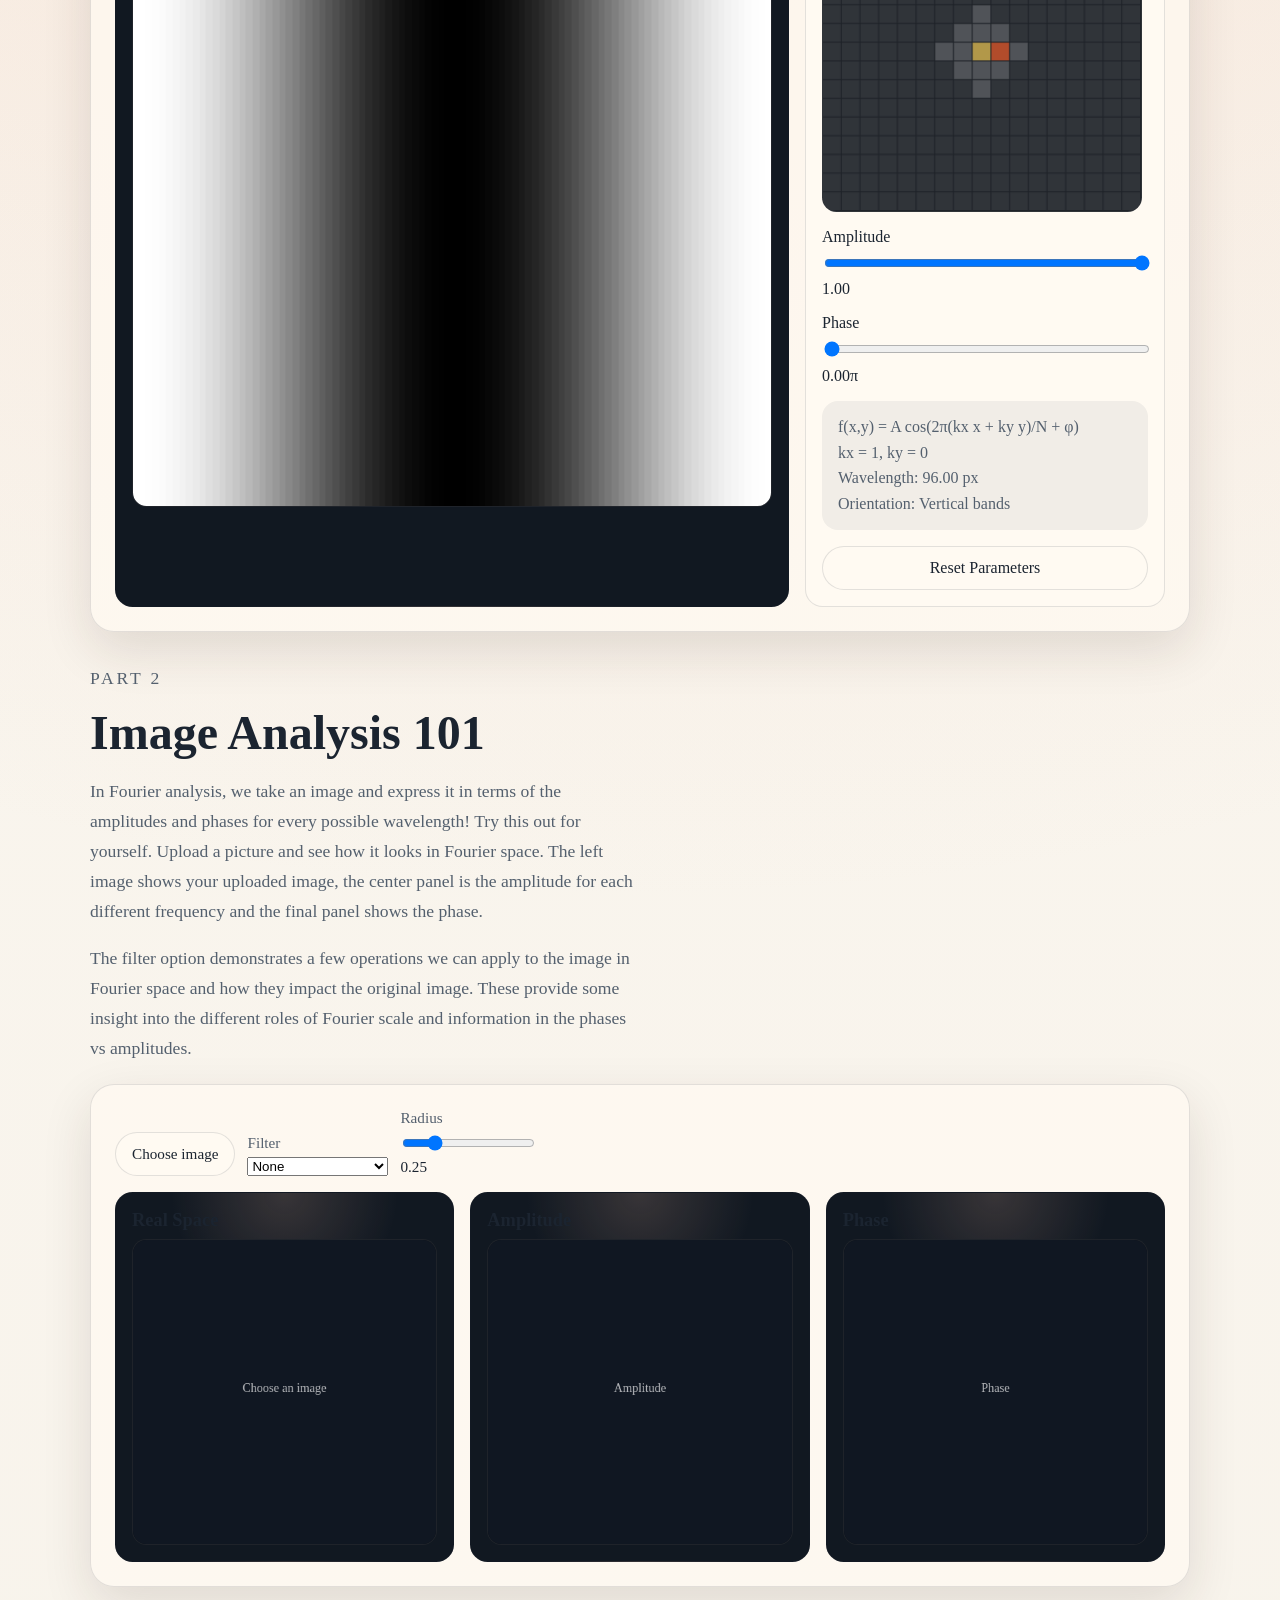
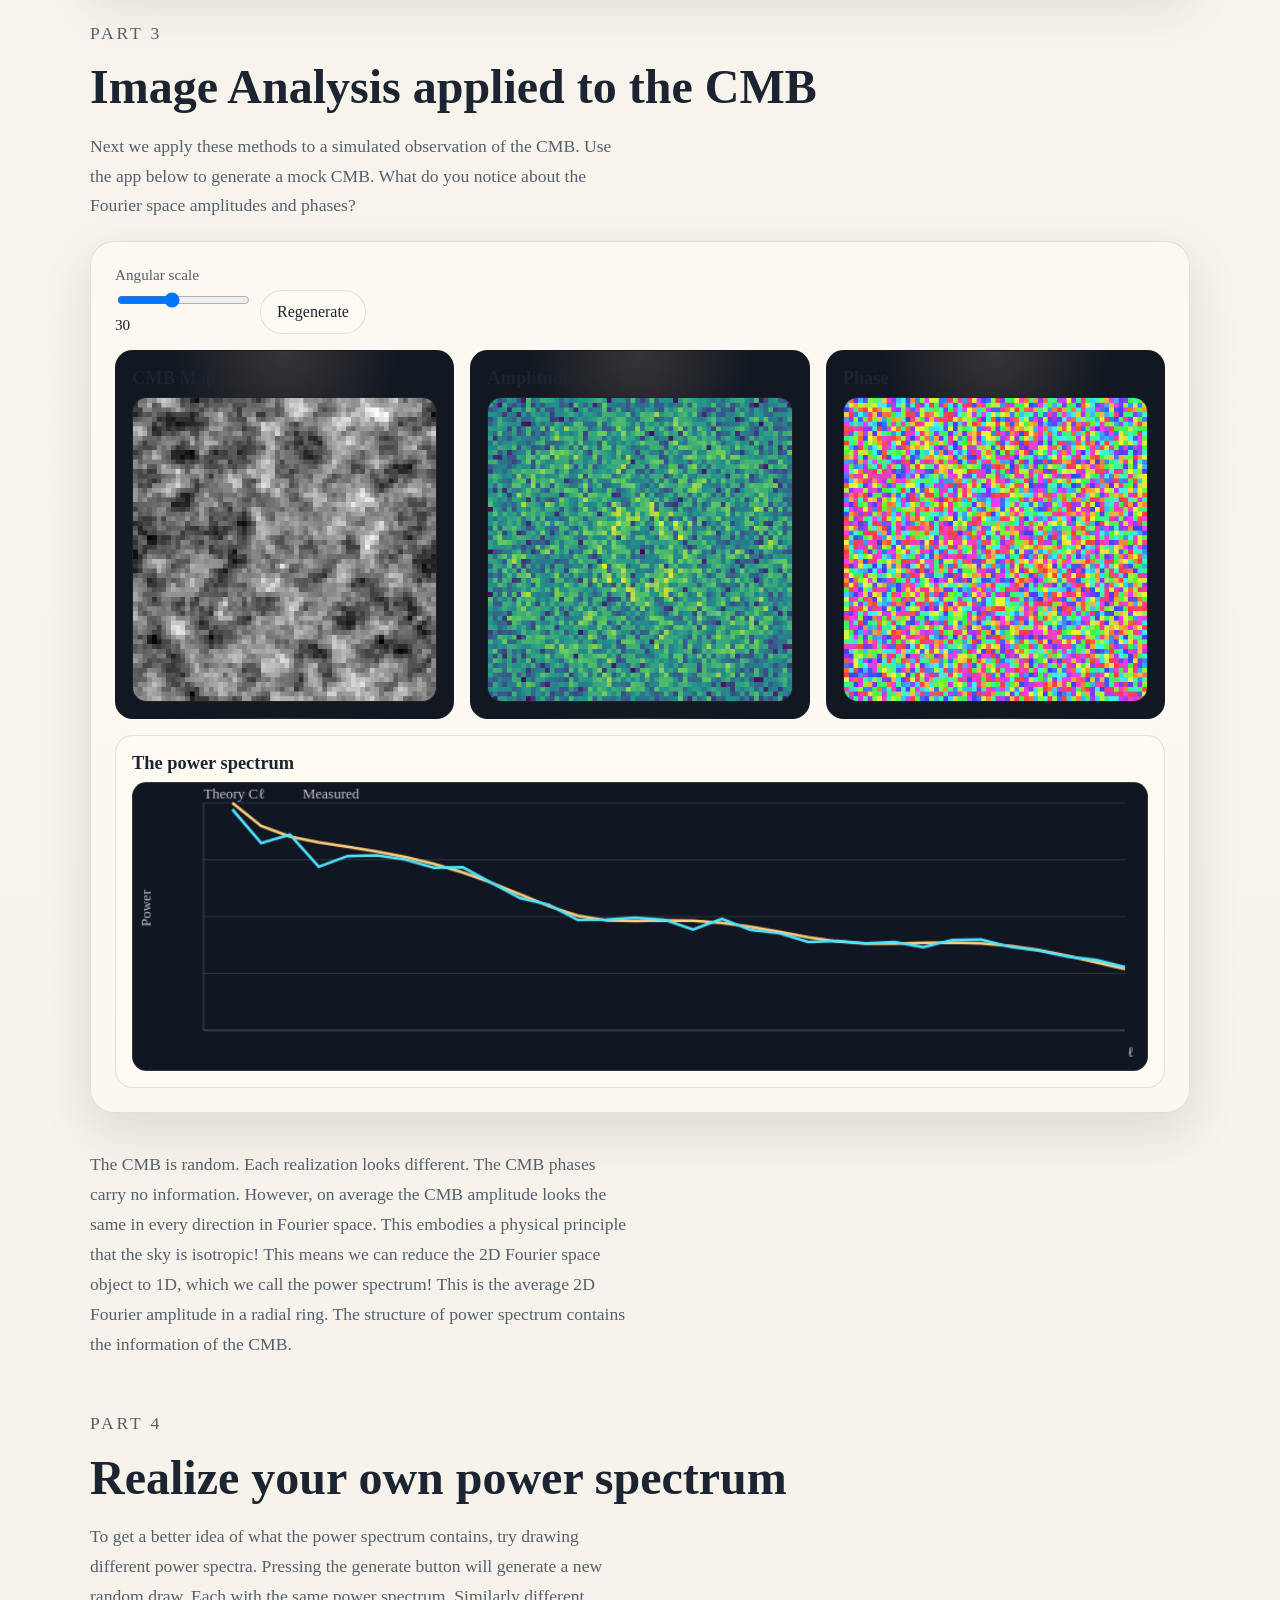
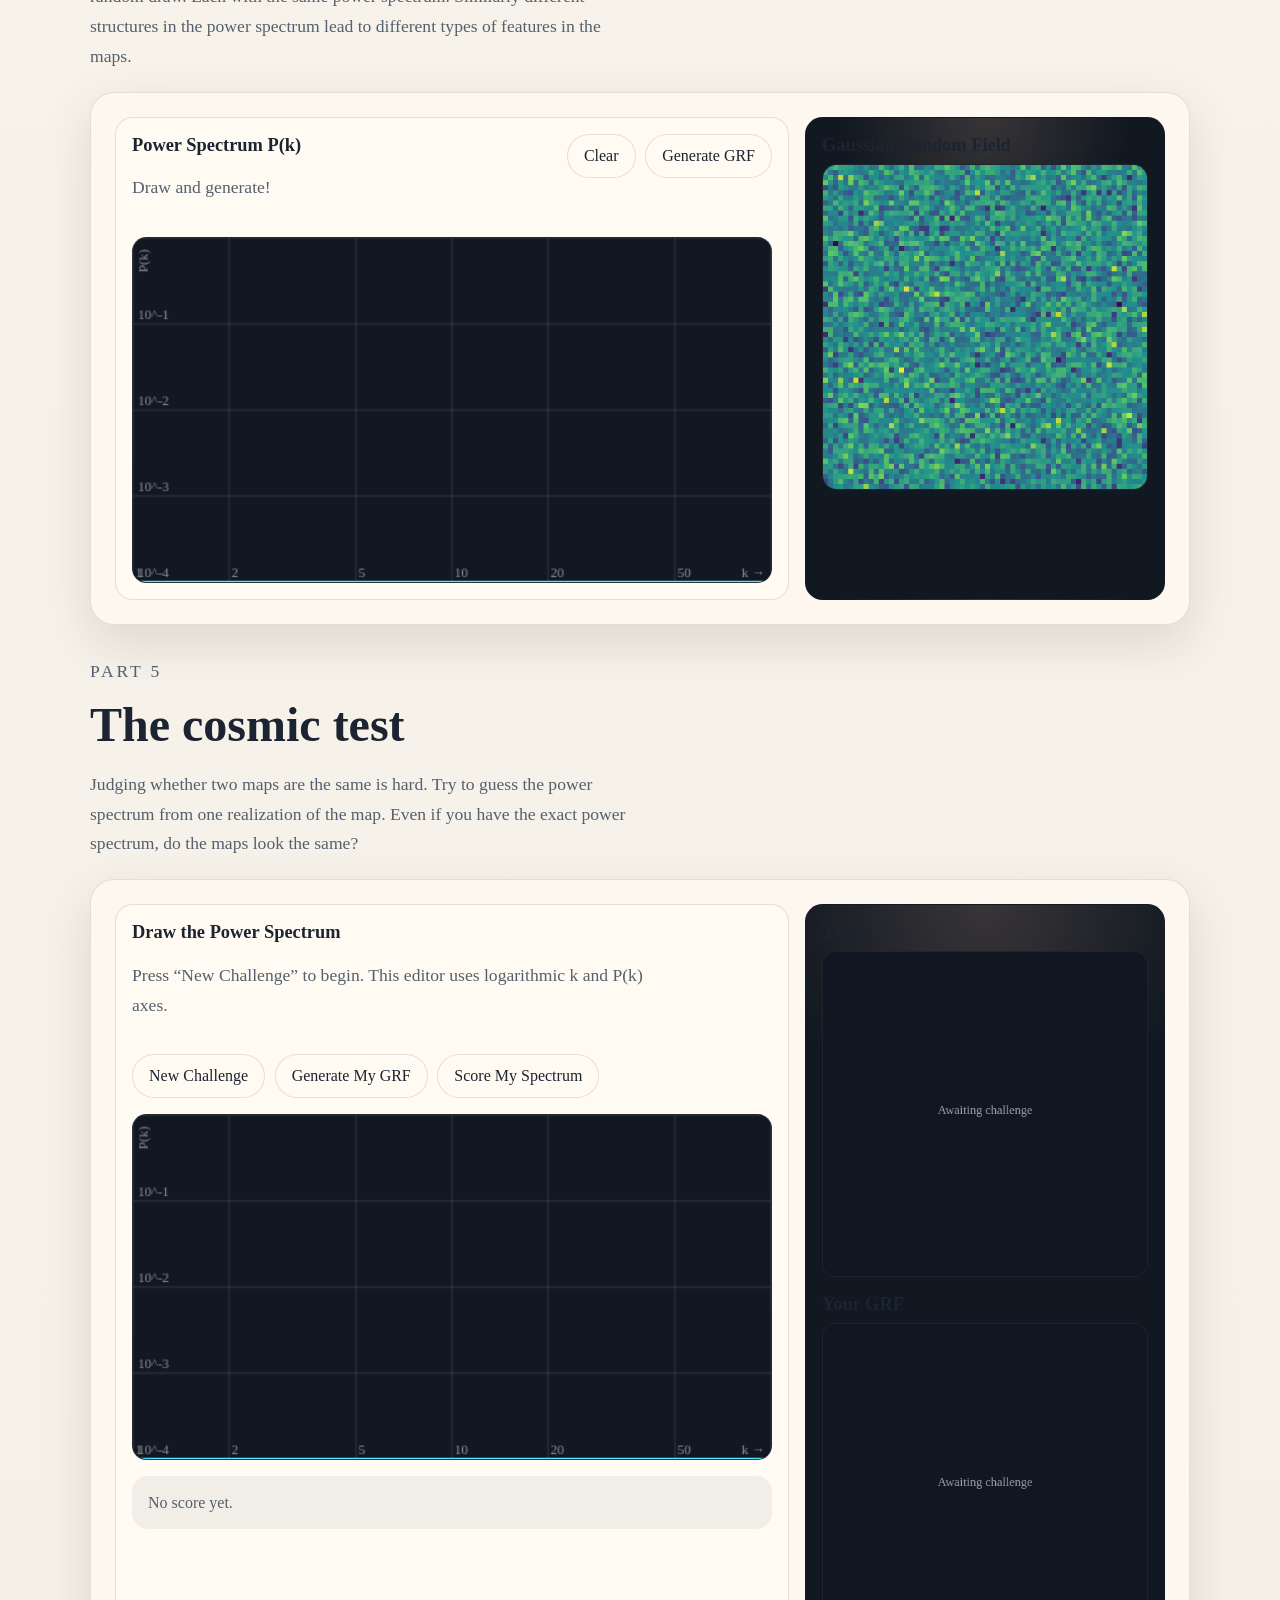
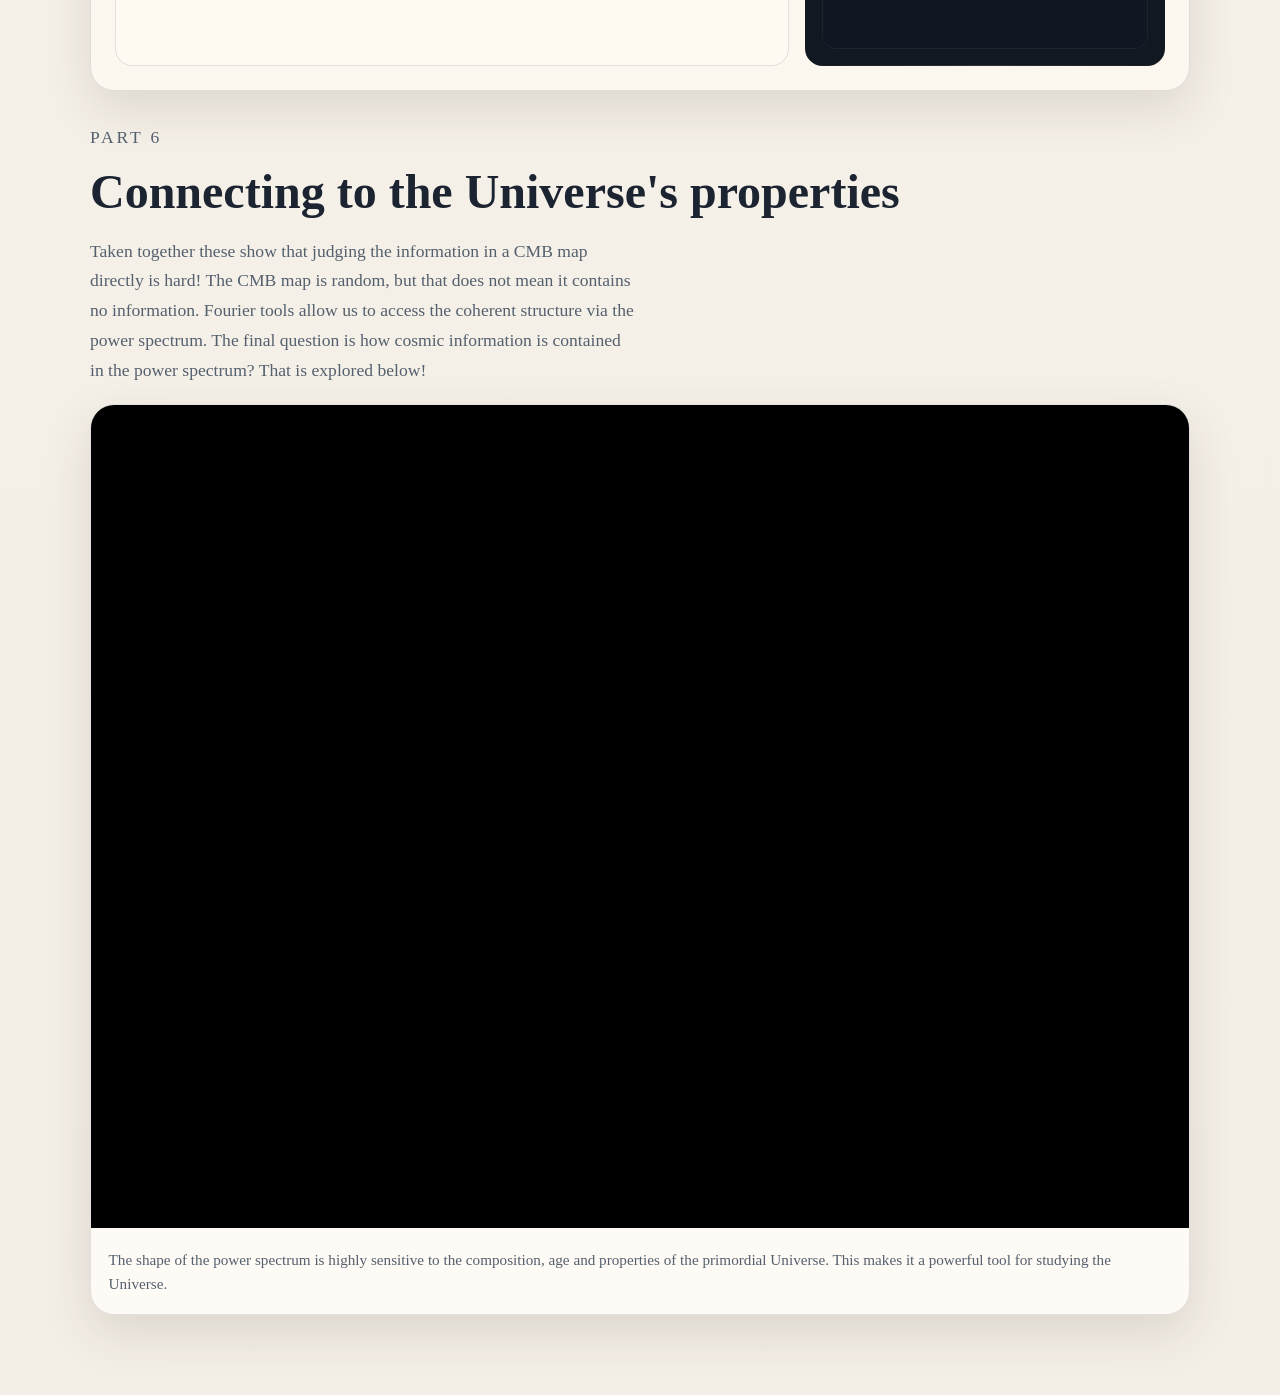
==== commit c05fd8bf: "fix typos" ====
--- a/how-do-we-learn-about-the-properties-of-the-universe-from-the-cmb.html
+++ b/how-do-we-learn-about-the-properties-of-the-universe-from-the-cmb.html
@@ -18,7 +18,7 @@
           <a href="index.html">Home</a>
           <a href="introducing-the-simons-observatory.html">Introducing the Simons Observatory</a>
           <a href="what-is-the-cosmic-microwave-background-cmb.html">What is the cosmic microwave background (CMB)?</a>
-          <a href="what-causes-the-CMB-pattern.html">What causes the CMB pattern?</a>a
+          <a href="what-causes-the-CMB-pattern.html">What causes the CMB pattern?</a>
           <a href="how-do-we-measure-the-cmb.html">How do we measure the CMB?</a>
           <a href="how-do-we-learn-about-the-properties-of-the-universe-from-the-cmb.html" aria-current="page">How do we learn about the properties of the Universe from the CMB?</a>
         </nav>
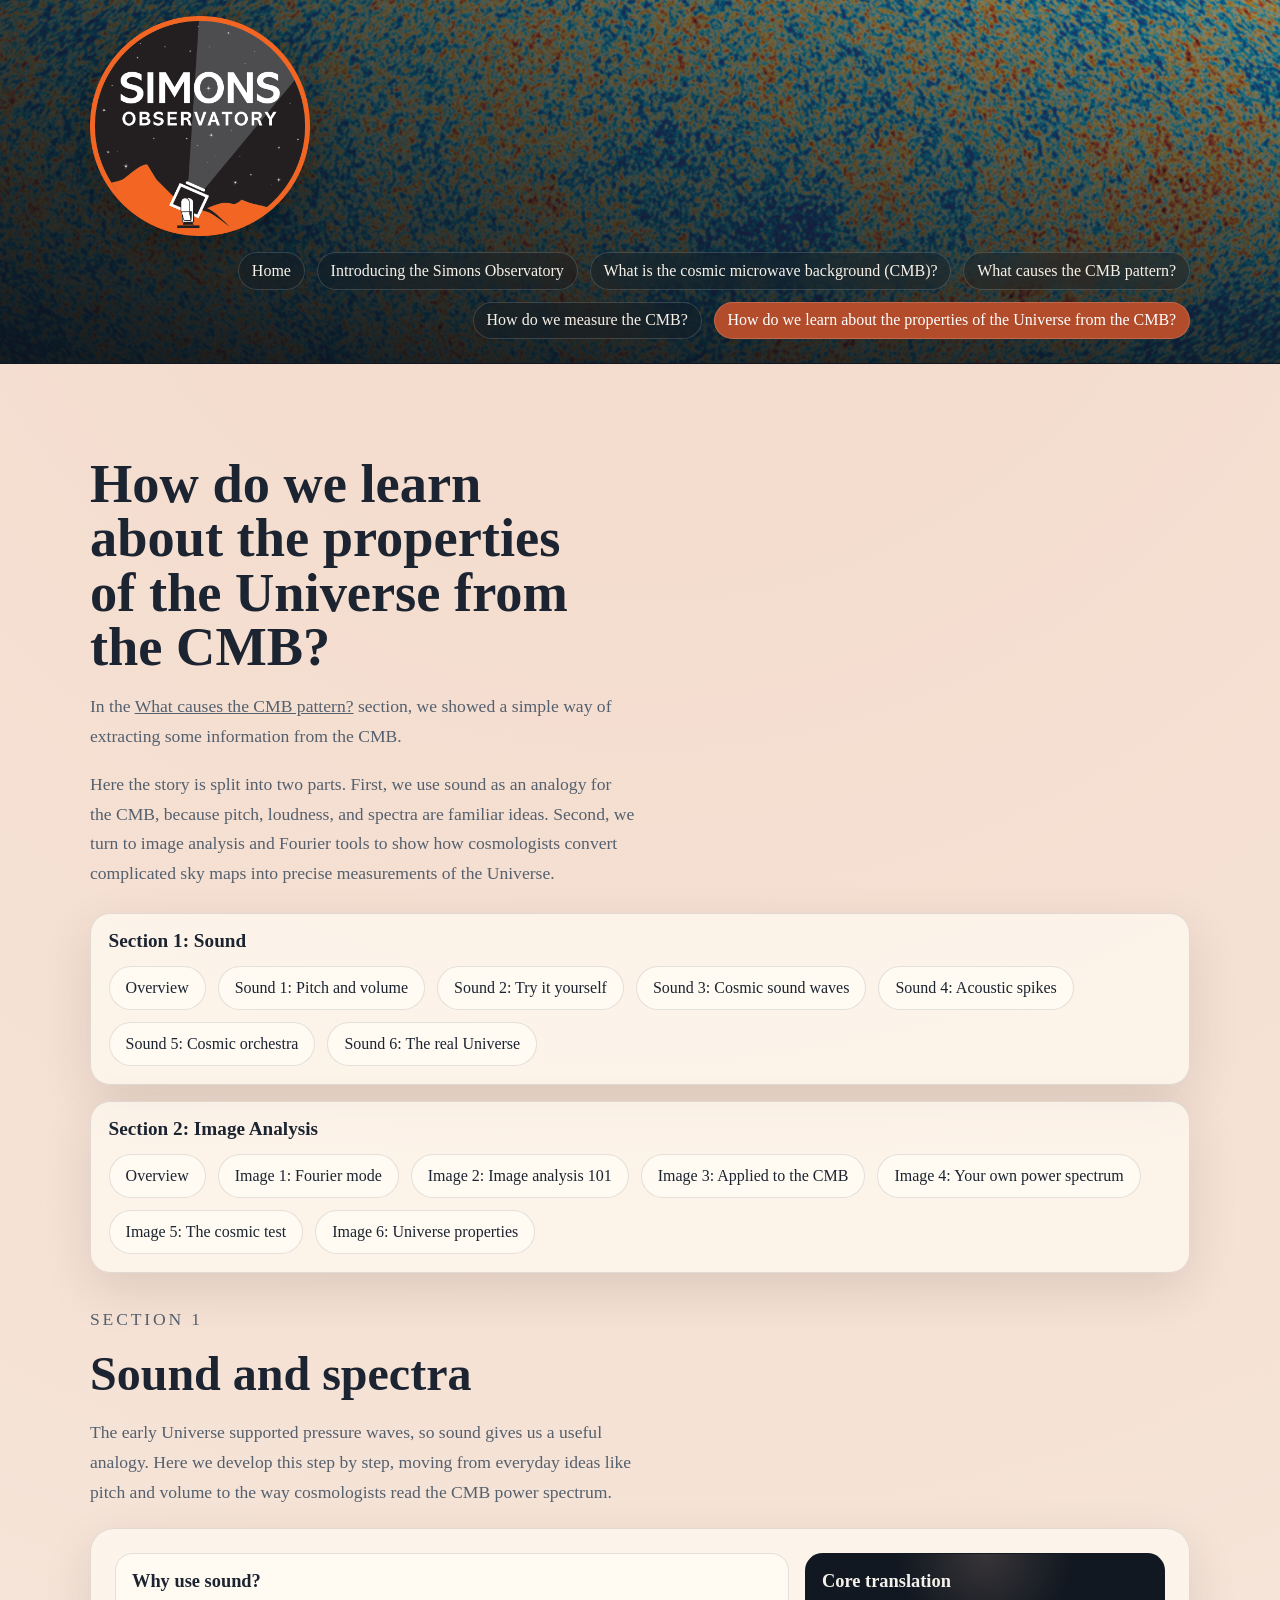
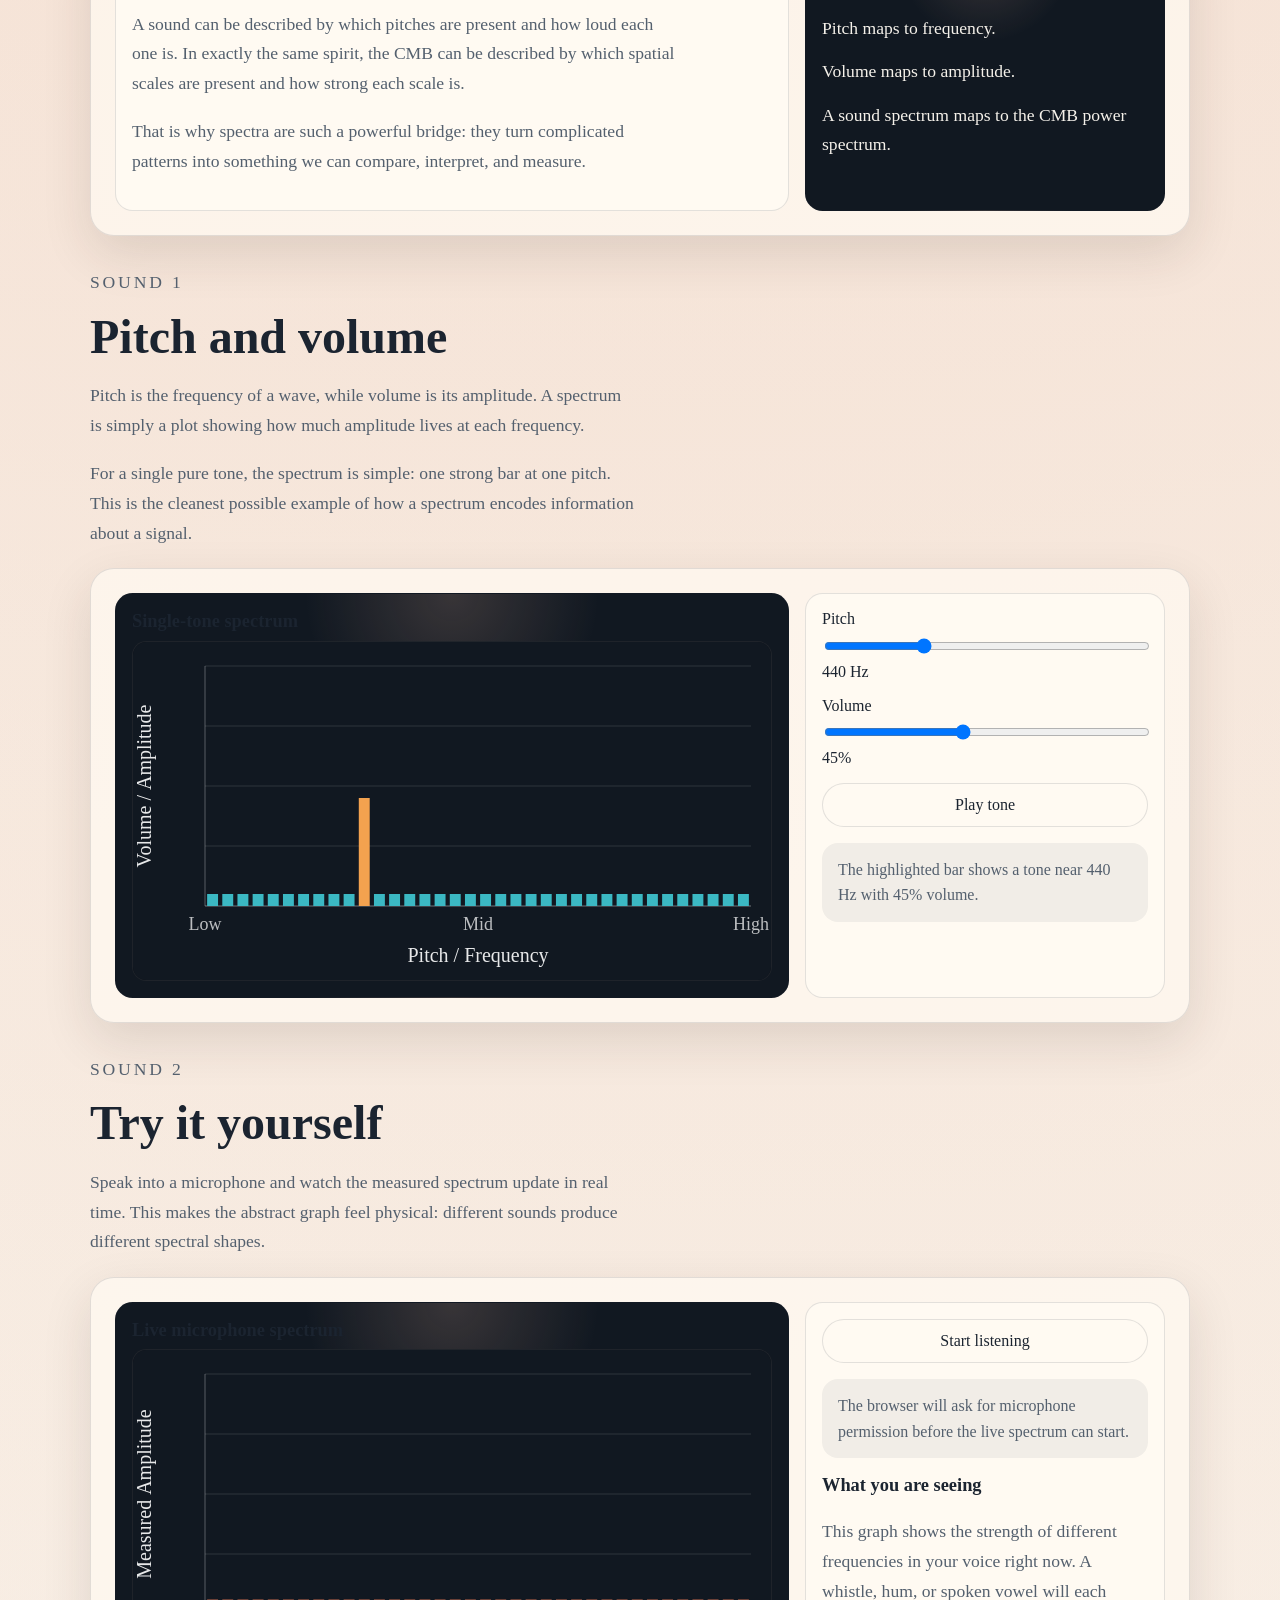
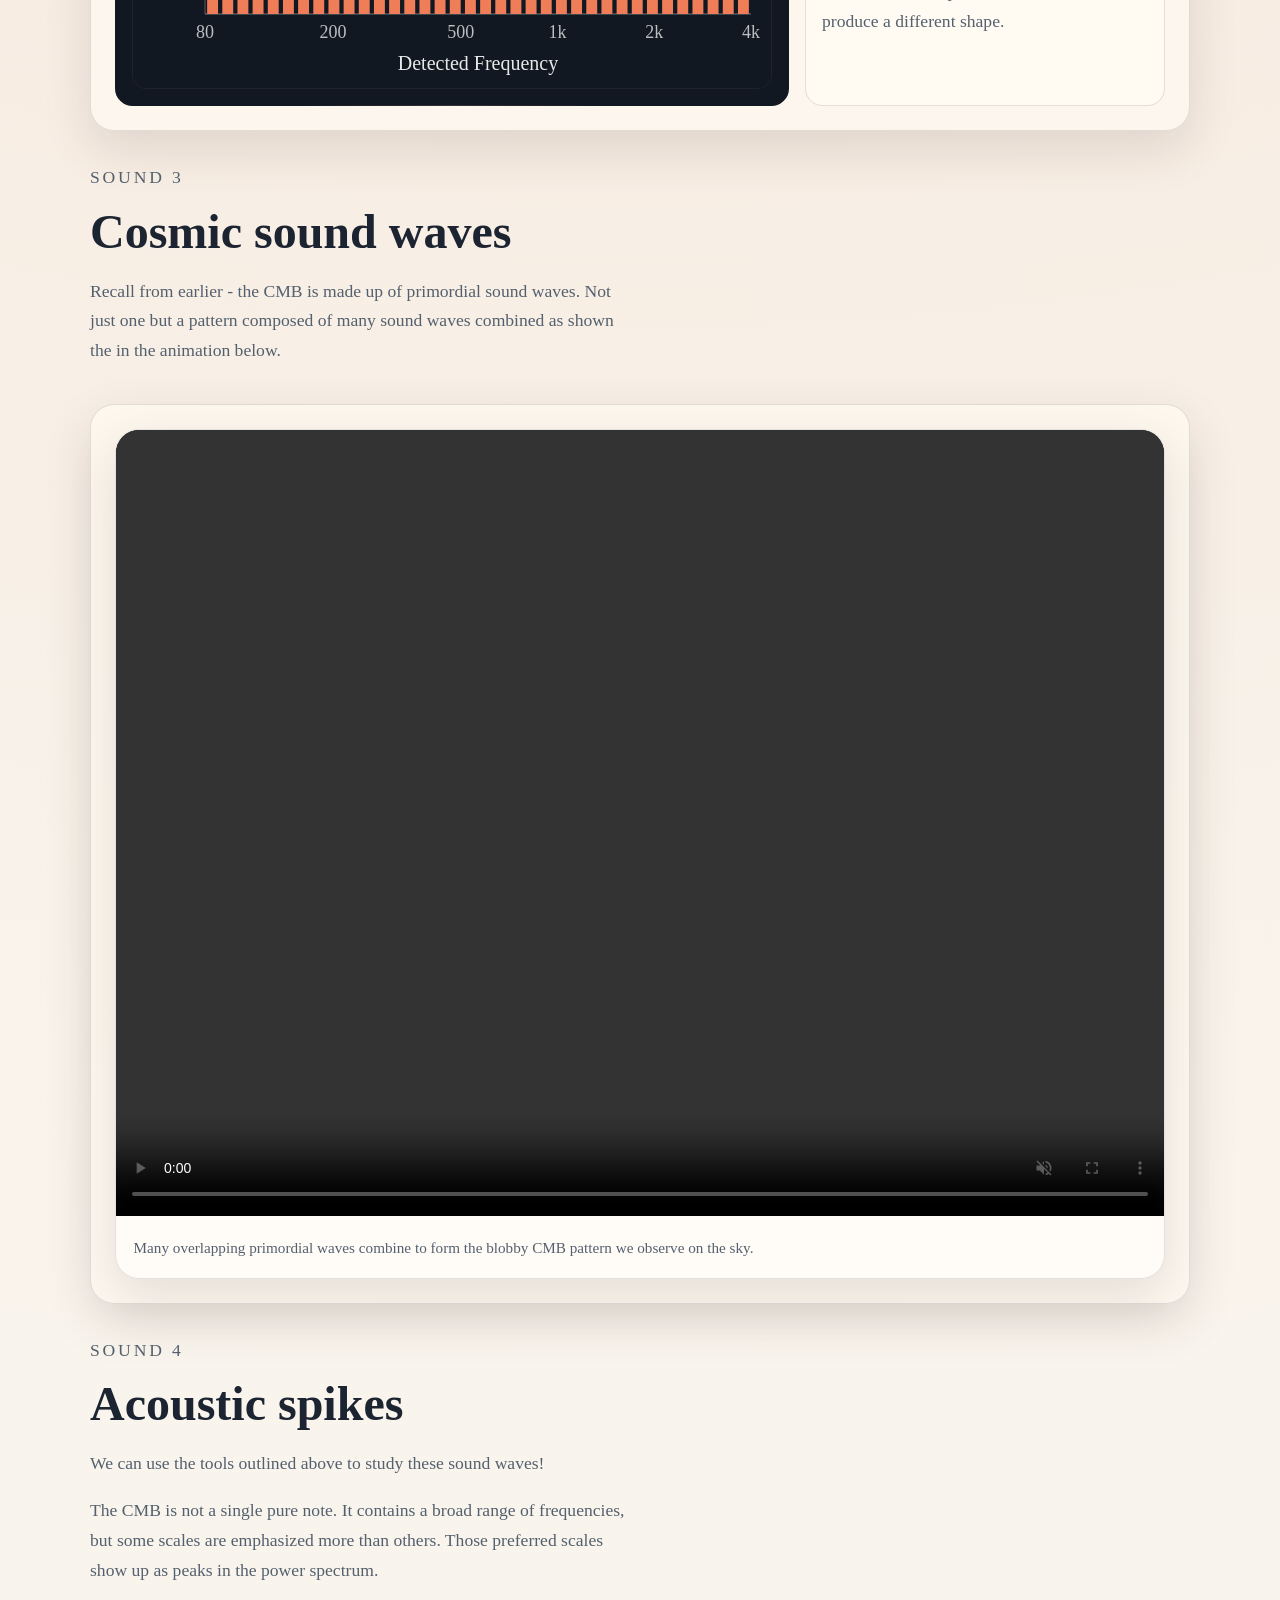
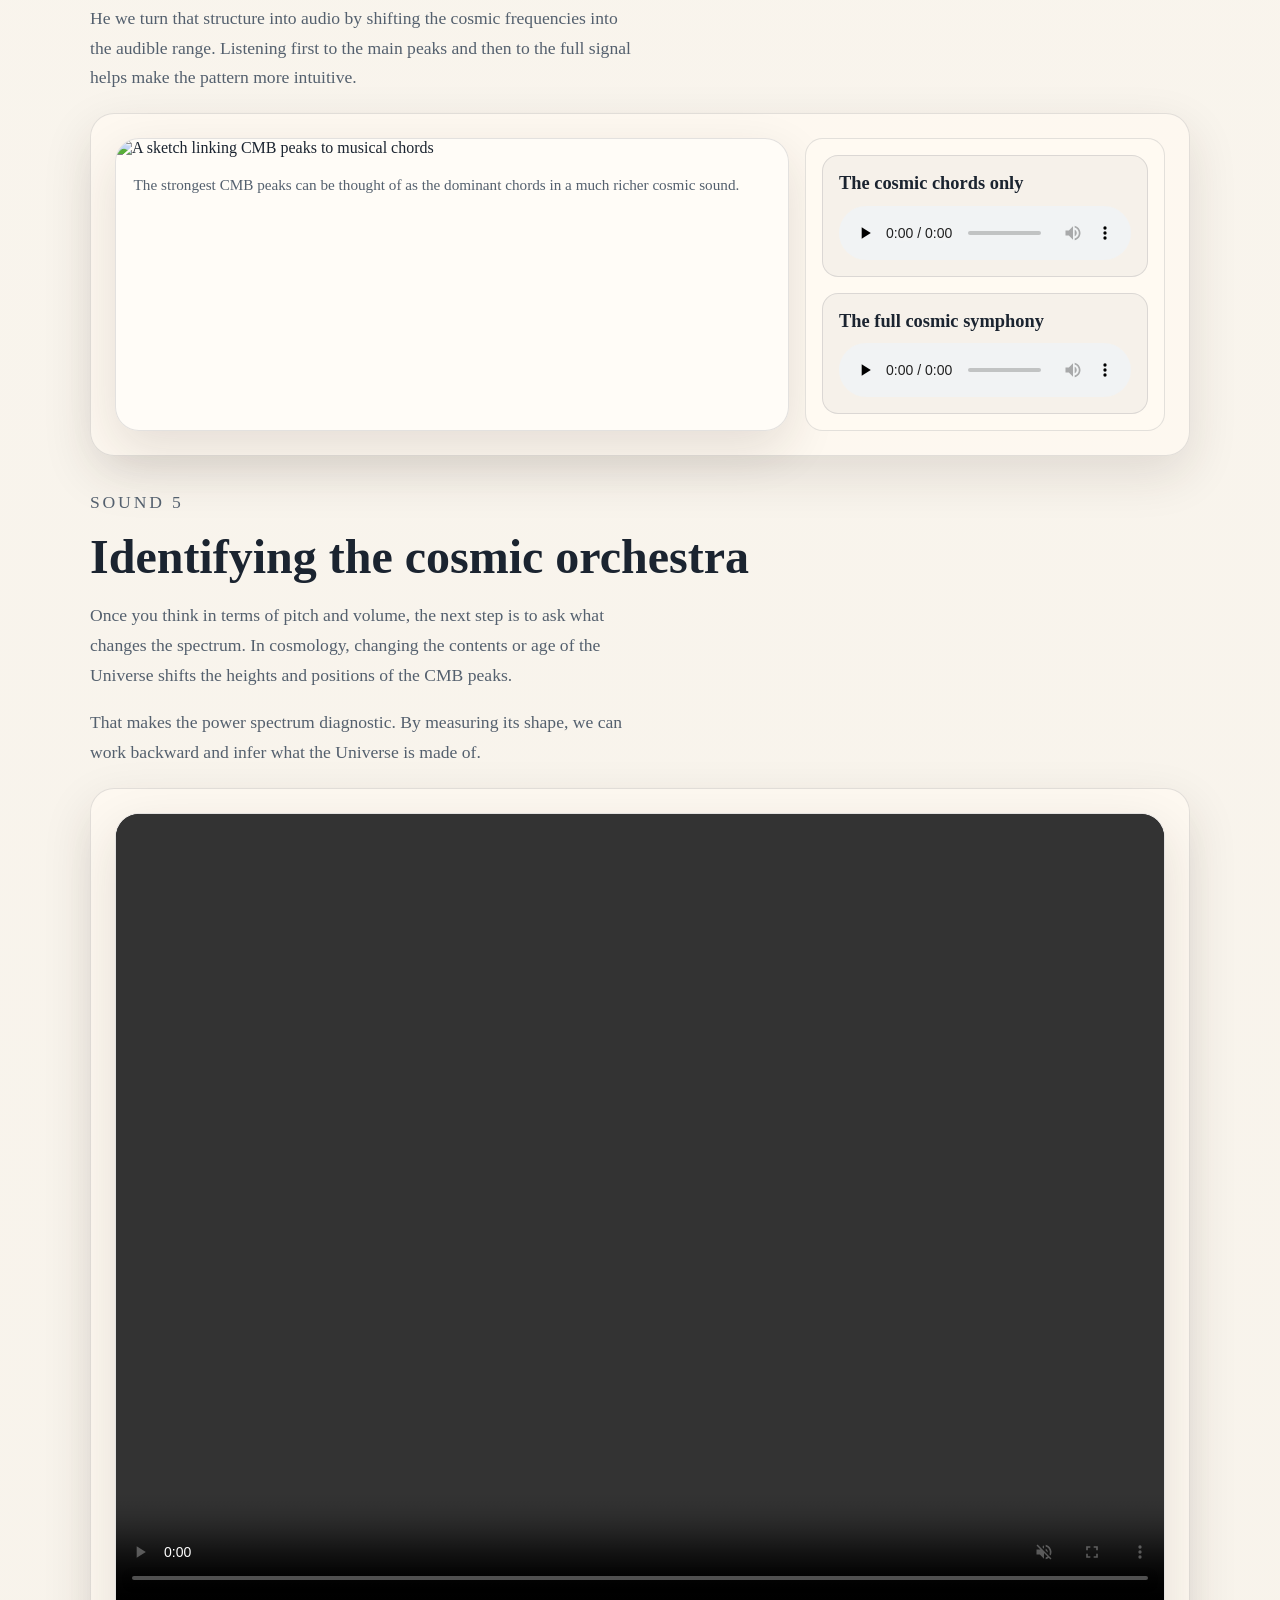
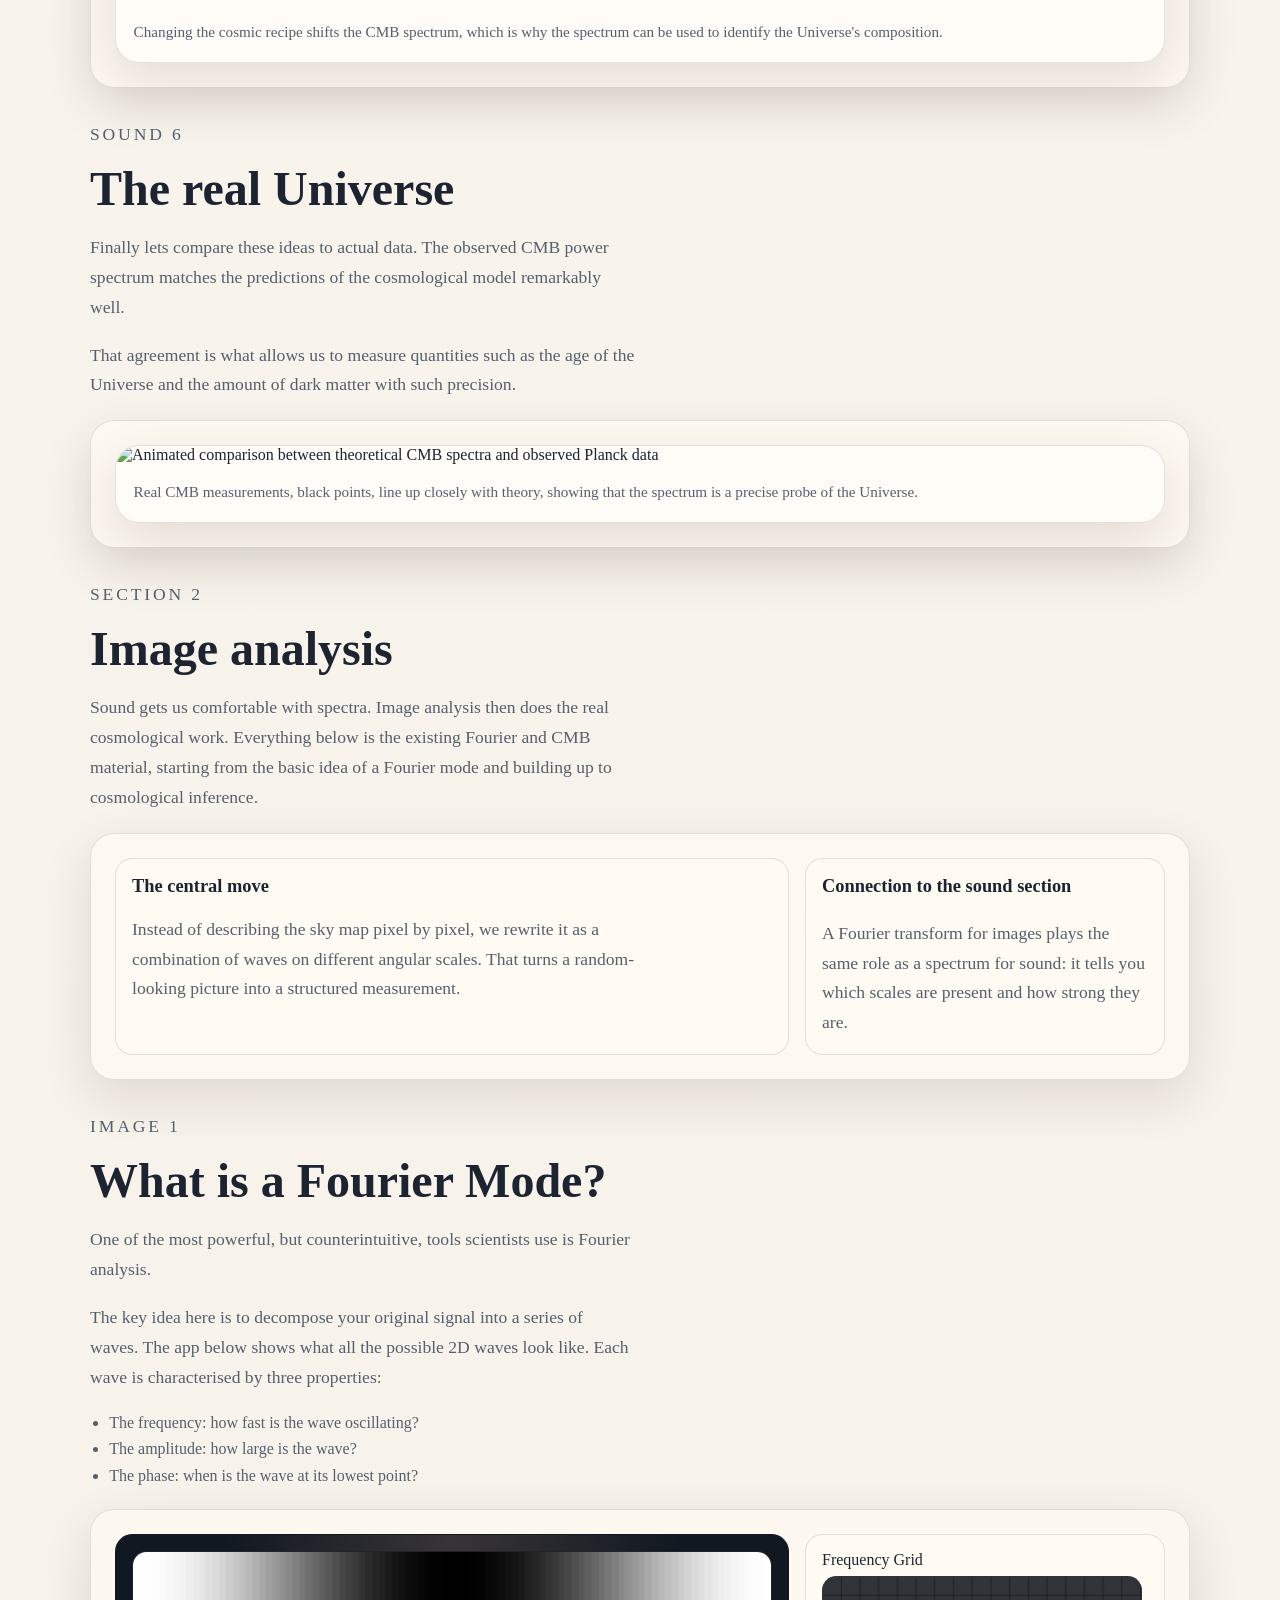
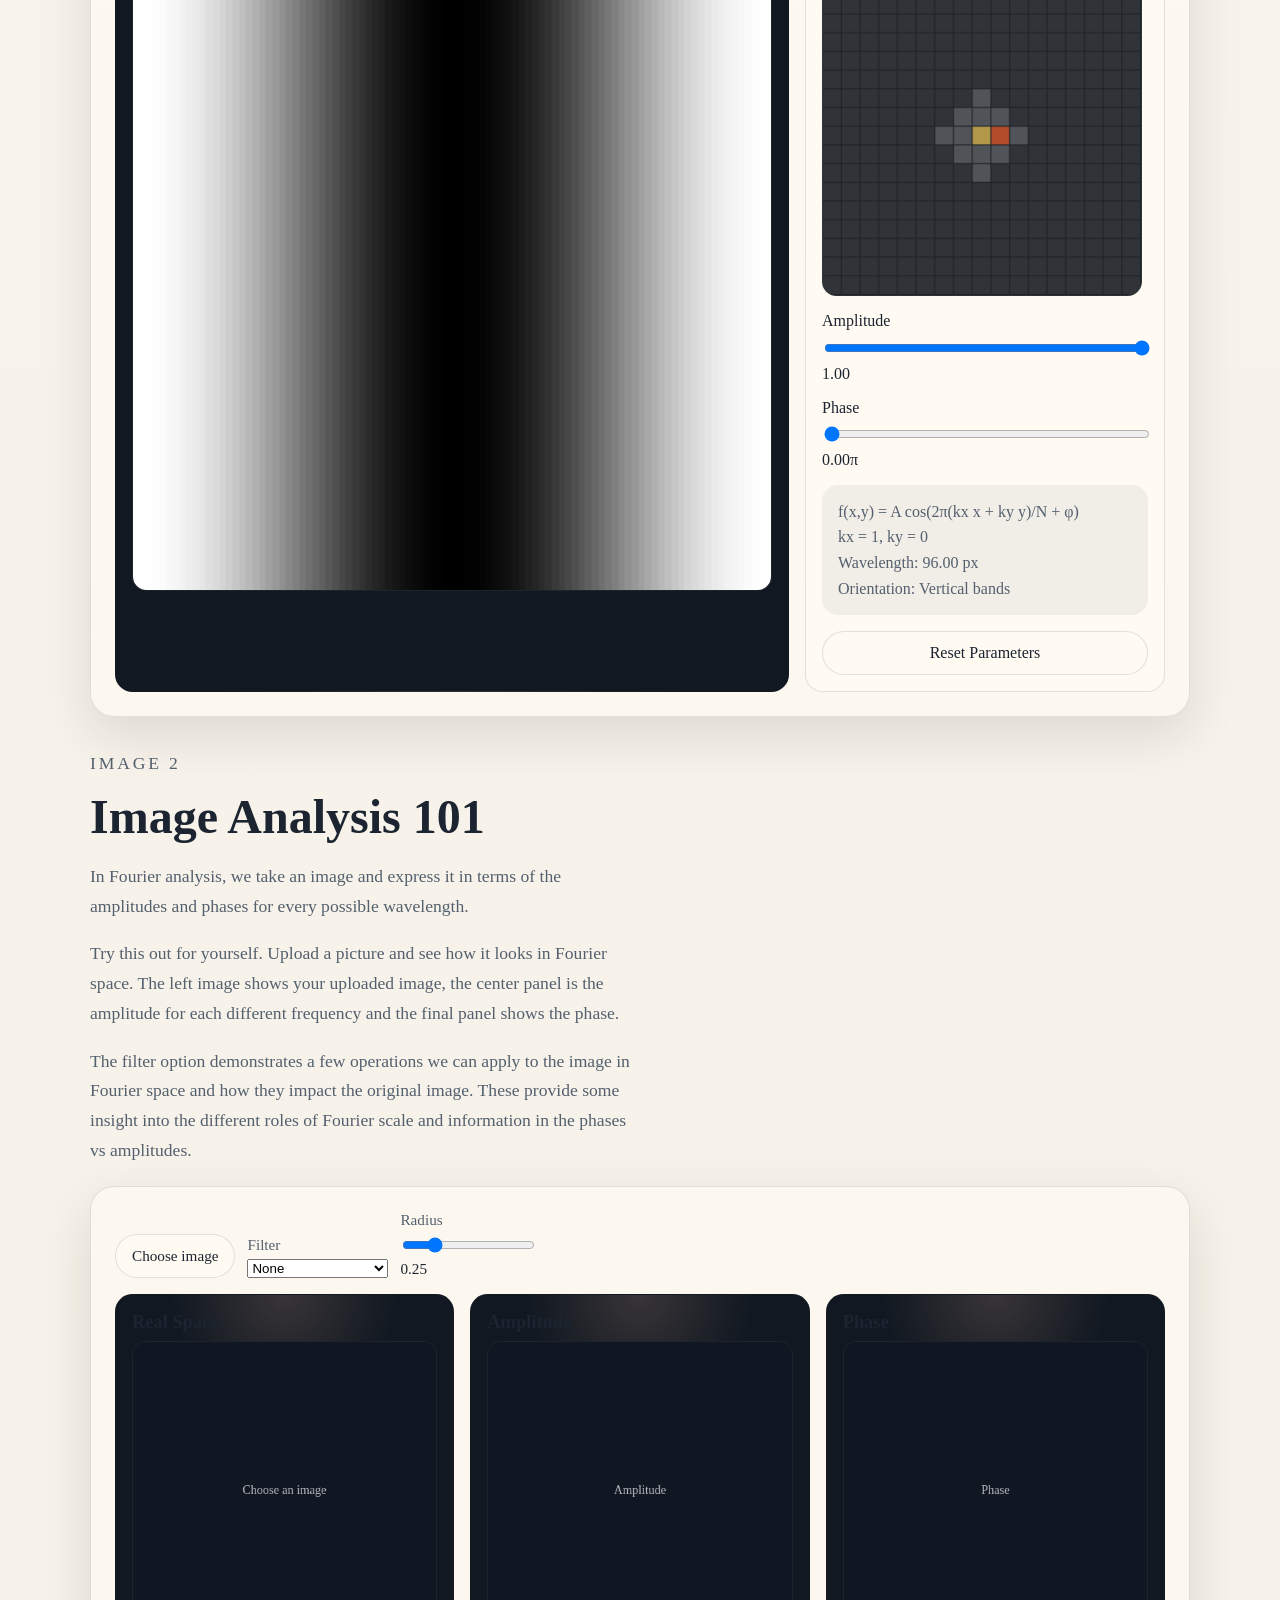
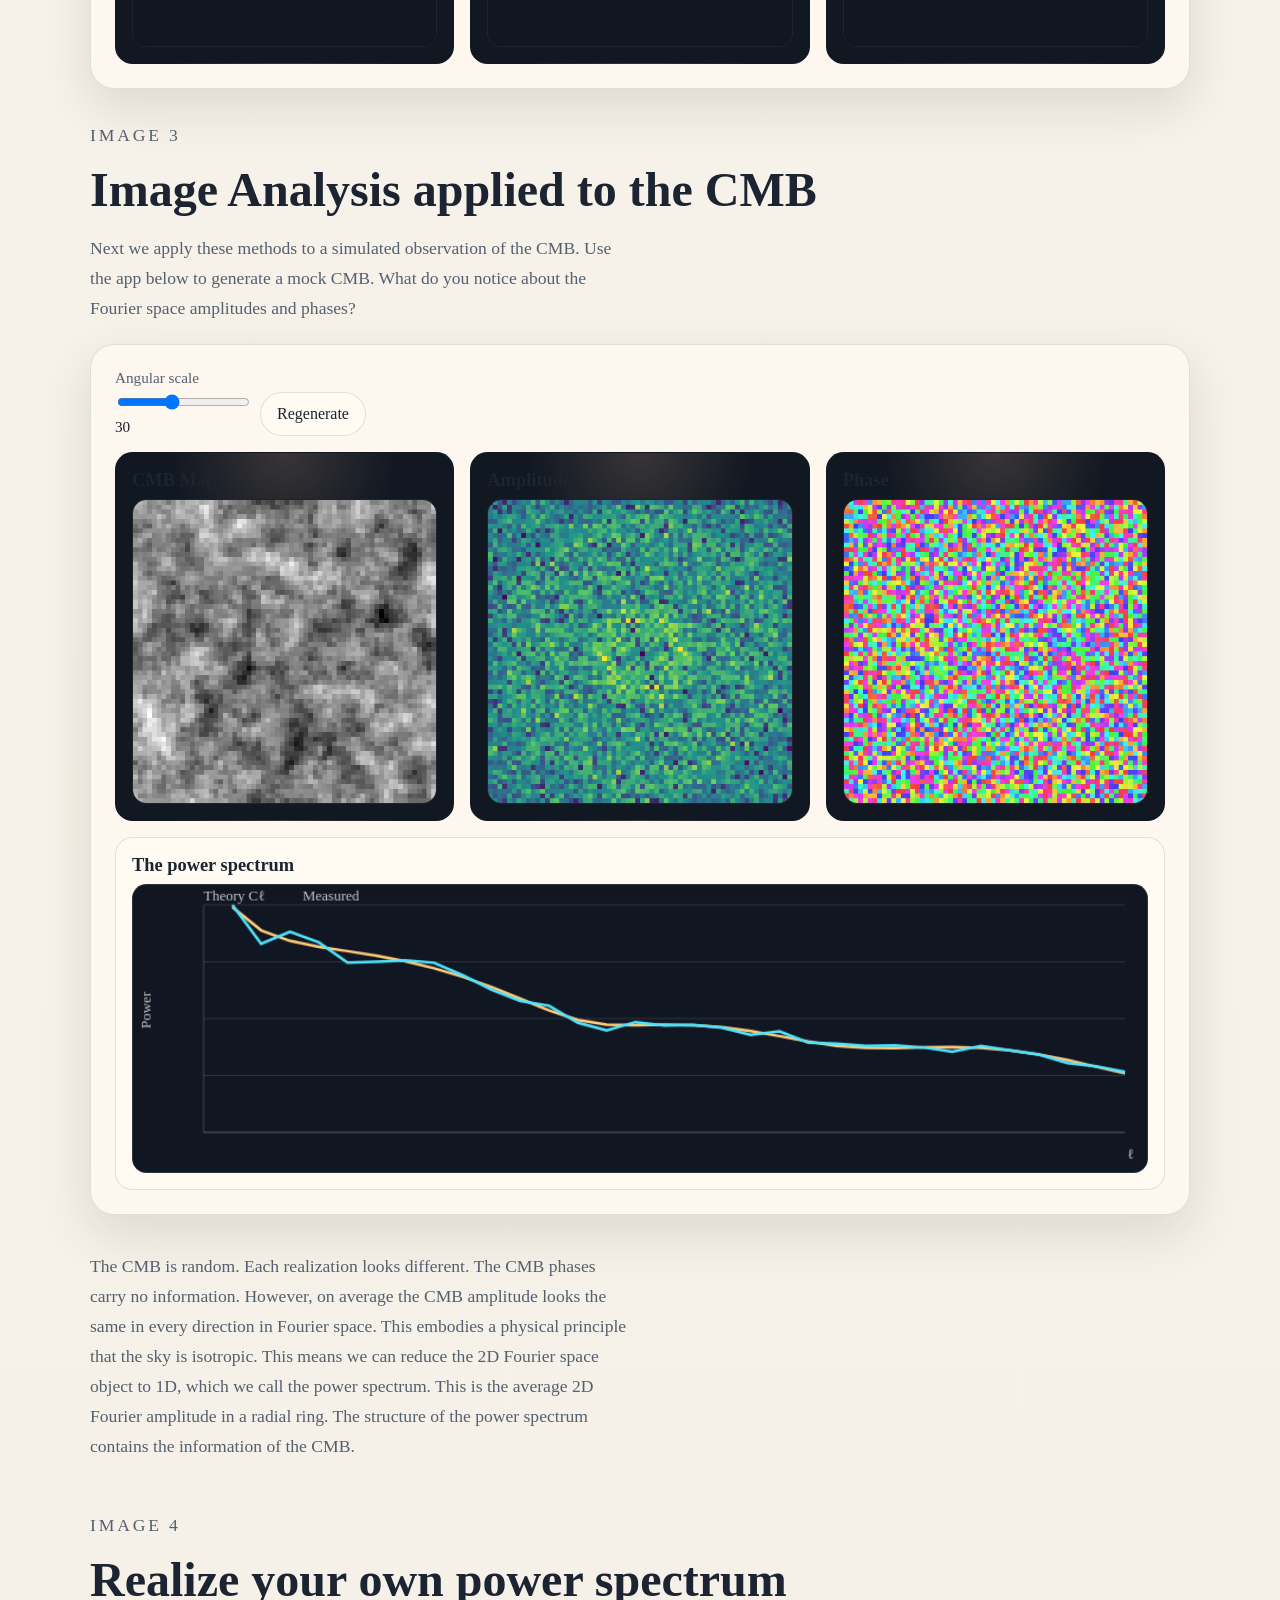
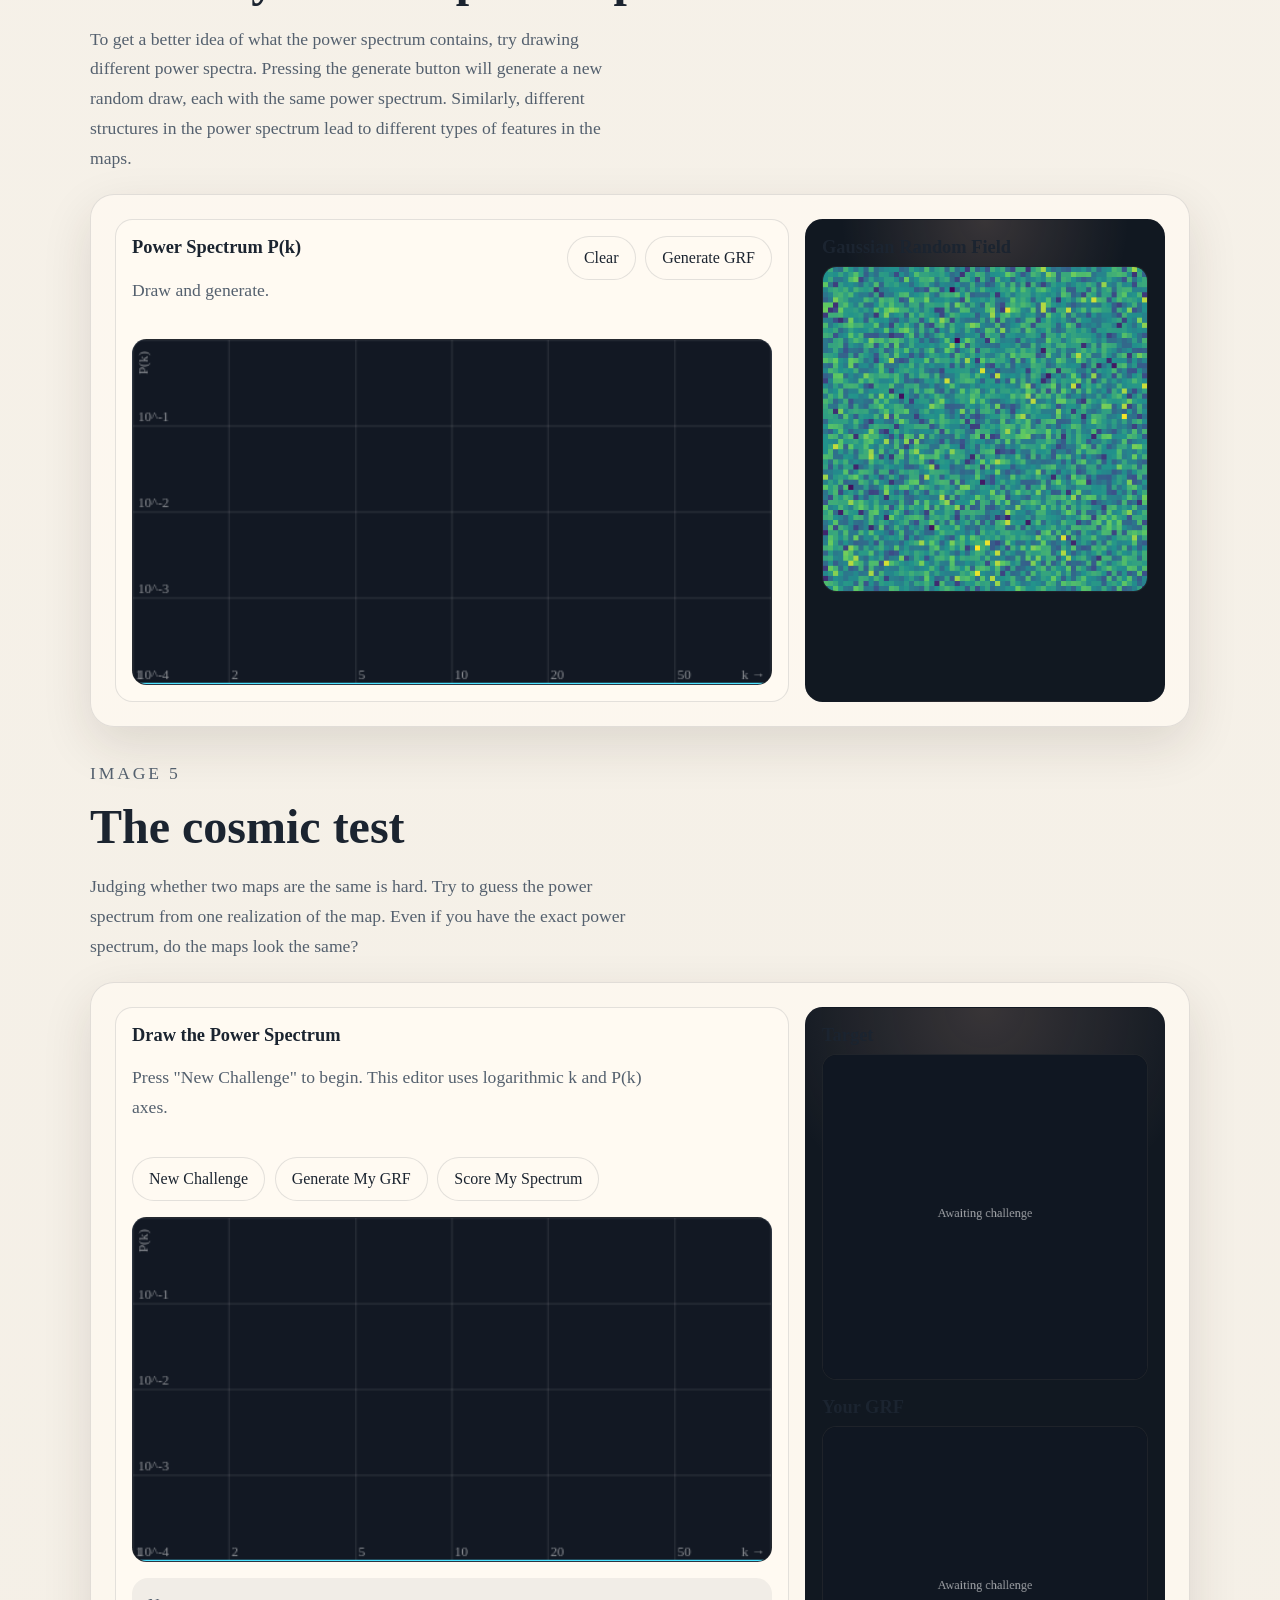
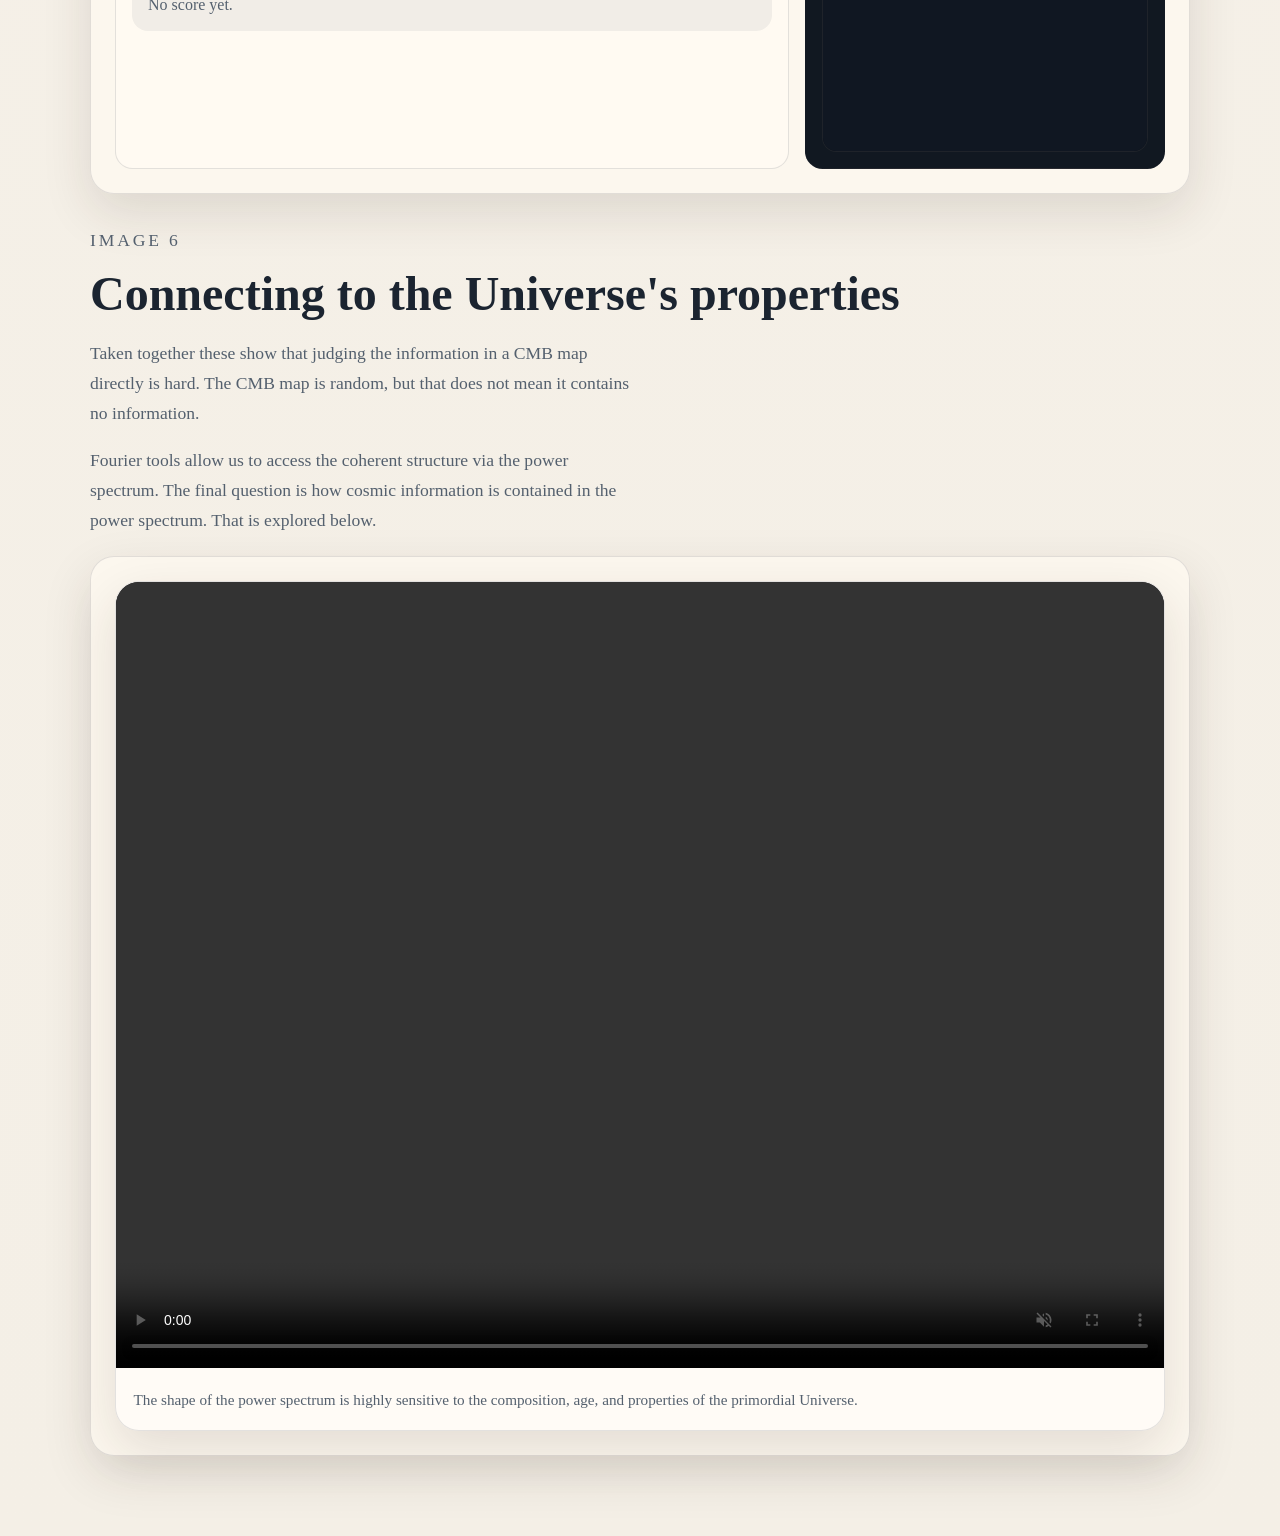
==== commit c2eba992: "adding sound analysis" ====
--- a/how-do-we-learn-about-the-properties-of-the-universe-from-the-cmb.html
+++ b/how-do-we-learn-about-the-properties-of-the-universe-from-the-cmb.html
@@ -30,36 +30,288 @@
         <p class="eyebrow"></p>
         <h1>How do we learn about the properties of the Universe from the CMB?</h1>
         <p>
-          In the <a href="what-causes-the-CMB-pattern"> What causes the CMB pattern? </a> section, we showed a simple way of extracting some information from the CMB.
-          
-          Here we will explore a more sophisticated approach, based on Fourier transforms. Fourier transforms are incredibly useful and have diverse applications from the mobile phone communications to the cosmos! This section builds up the key ideas underpinning how we go from CMB images to cosmological constraints! We utilize the following interactive exercises:
+          In the <a href="what-causes-the-CMB-pattern.html">What causes the CMB pattern?</a> section, we showed a simple way of extracting some information from the CMB.
         </p>
-        <div class="section-links" aria-label="Interactive section links">
-          <a href="#single-mode">What is a Fourier Mode?</a>
-          <a href="#image-analysis">Image Analysis 101</a>
-          <a href="#cmb-mode">Image Analysis applied to the CMB</a>
-          <a href="#draw-mode">Realize your own power spectrum</a>
-          <a href="#test-mode">The cosmic test</a>
-          <a href="#properties">Connecting to the Universe's properties</a>
+        <p>
+          Here the story is split into two parts. First, we use sound as an analogy for the CMB, because pitch, loudness, and spectra are familiar ideas. Second, we turn to image analysis and Fourier tools to show how cosmologists convert complicated sky maps into precise measurements of the Universe.
+        </p>
+        <div class="section-link-groups" aria-label="Interactive section links">
+          <section class="section-link-group">
+            <h2>Section 1: Sound</h2>
+            <div class="section-links">
+              <a href="#sound">Overview</a>
+              <a href="#sound-pitch">Sound 1: Pitch and volume</a>
+              <a href="#sound-mic">Sound 2: Try it yourself</a>
+              <a href="#sound-cosmic">Sound 3: Cosmic sound waves</a>
+              <a href="#sound-spikes">Sound 4: Acoustic spikes</a>
+              <a href="#sound-orchestra">Sound 5: Cosmic orchestra</a>
+              <a href="#sound-real">Sound 6: The real Universe</a>
+            </div>
+          </section>
+          <section class="section-link-group">
+            <h2>Section 2: Image Analysis</h2>
+            <div class="section-links">
+              <a href="#image-analysis">Overview</a>
+              <a href="#single-mode">Image 1: Fourier mode</a>
+              <a href="#image-analysis-101">Image 2: Image analysis 101</a>
+              <a href="#cmb-mode">Image 3: Applied to the CMB</a>
+              <a href="#draw-mode">Image 4: Your own power spectrum</a>
+              <a href="#test-mode">Image 5: The cosmic test</a>
+              <a href="#properties">Image 6: Universe properties</a>
+            </div>
+          </section>
+        </div>
+      </section>
+
+      <section class="interactive-section" id="sound">
+        <div class="section-copy">
+          <p class="eyebrow">Section 1</p>
+          <h2>Sound and spectra</h2>
+          <p>
+            The early Universe supported pressure waves, so sound gives us a useful analogy. Here we develop this step by step, moving from everyday ideas like pitch and volume to the way cosmologists read the CMB power spectrum.
+          </p>
+        </div>
+        <div class="interactive-shell">
+          <div class="interactive-layout split-layout">
+            <div class="panel">
+              <h3>Why use sound?</h3>
+              <p>
+                A sound can be described by which pitches are present and how loud each one is. In exactly the same spirit, the CMB can be described by which spatial scales are present and how strong each scale is.
+              </p>
+              <p>
+                That is why spectra are such a powerful bridge: they turn complicated patterns into something we can compare, interpret, and measure.
+              </p>
+            </div>
+            <div class="panel panel-dark sound-idea-panel">
+              <h3>Core translation</h3>
+              <p>Pitch maps to frequency.</p>
+              <p>Volume maps to amplitude.</p>
+              <p>A sound spectrum maps to the CMB power spectrum.</p>
+            </div>
+          </div>
+        </div>
+      </section>
+
+      <section class="interactive-section" id="sound-pitch">
+        <div class="section-copy">
+          <p class="eyebrow">Sound 1</p>
+          <h2>Pitch and volume</h2>
+          <p>
+             Pitch is the frequency of a wave, while volume is its amplitude. A spectrum is simply a plot showing how much amplitude lives at each frequency.
+          </p>
+          <p>
+            For a single pure tone, the spectrum is simple: one strong bar at one pitch. This is the cleanest possible example of how a spectrum encodes information about a signal.
+          </p>
+        </div>
+        <div class="interactive-shell">
+          <div class="interactive-layout split-layout">
+            <div class="panel panel-dark">
+              <h3>Single-tone spectrum</h3>
+              <canvas id="sound-pitch-canvas" class="wide-canvas sound-spectrum-canvas" width="640" height="420"></canvas>
+            </div>
+            <div class="panel panel-controls">
+              <div class="control-group">
+                <label for="sound-pitch-frequency">Pitch</label>
+                <input id="sound-pitch-frequency" type="range" min="120" max="1200" step="1" value="440" />
+                <output id="sound-pitch-frequency-output" for="sound-pitch-frequency">440 Hz</output>
+              </div>
+              <div class="control-group">
+                <label for="sound-pitch-volume">Volume</label>
+                <input id="sound-pitch-volume" type="range" min="5" max="100" step="1" value="45" />
+                <output id="sound-pitch-volume-output" for="sound-pitch-volume">45%</output>
+              </div>
+              <button type="button" id="sound-pitch-play">Play tone</button>
+              <div class="info-box" id="sound-pitch-status">
+                Move either slider to shift the highlighted bar and hear a short preview.
+              </div>
+            </div>
+          </div>
+        </div>
+      </section>
+
+      <section class="interactive-section" id="sound-mic">
+        <div class="section-copy">
+          <p class="eyebrow">Sound 2</p>
+          <h2>Try it yourself</h2>
+          <p>
+            Speak into a microphone and watch the measured spectrum update in real time. This makes the abstract graph feel physical: different sounds produce different spectral shapes.
+          </p>
+        </div>
+        <div class="interactive-shell">
+          <div class="interactive-layout split-layout">
+            <div class="panel panel-dark">
+              <h3>Live microphone spectrum</h3>
+              <canvas id="sound-mic-canvas" class="wide-canvas sound-spectrum-canvas" width="640" height="420"></canvas>
+            </div>
+            <div class="panel panel-controls">
+              <button type="button" id="sound-mic-toggle">Start listening</button>
+              <div class="info-box" id="sound-mic-status">
+                The browser will ask for microphone permission before the live spectrum can start.
+              </div>
+              <div class="sound-note-panel">
+                <h3>What you are seeing</h3>
+                <p>
+                  This graph shows the strength of different frequencies in your voice right now. A whistle, hum, or spoken vowel will each produce a different shape.
+                </p>
+              </div>
+            </div>
+          </div>
+        </div>
+      </section>
+
+      <section class="interactive-section" id="sound-cosmic">
+        <div class="section-copy">
+          <p class="eyebrow">Sound 3</p>
+          <h2>Cosmic sound waves</h2>
+          <p>
+            Recall from earlier - the CMB is made up of primordial sound waves.
+            Not just one but a pattern composed of many sound waves combined as shown the in the animation below.
+          </p>
+          <p>
+            
+          </p>
+        </div>
+        <div class="interactive-shell">
+          <figure class="feature-figure hero-video sound-media-figure">
+            <video autoplay muted loop playsinline controls>
+              <source src="data/ManyWaves_0.0224_0.12.mp4" type="video/mp4" />
+              Your browser does not support the video tag.
+            </video>
+            <figcaption>
+              Many overlapping primordial waves combine to form the blobby CMB pattern we observe on the sky.
+            </figcaption>
+          </figure>
+        </div>
+      </section>
+
+      <section class="interactive-section" id="sound-spikes">
+        <div class="section-copy">
+          <p class="eyebrow">Sound 4</p>
+          <h2>Acoustic spikes</h2>
+          <p>
+            We can use the tools outlined above to study these sound waves!
+          </p>
+          <p>
+            The CMB is not a single pure note. It contains a broad range of frequencies, but some scales are emphasized more than others. Those preferred scales show up as peaks in the power spectrum.
+          </p>
+          <p>
+            He we turn that structure into audio by shifting the cosmic frequencies into the audible range. Listening first to the main peaks and then to the full signal helps make the pattern more intuitive.
+          </p>
+        </div>
+        <div class="interactive-shell">
+          <div class="interactive-layout split-layout">
+            <figure class="feature-figure sound-media-figure">
+              <img src="data/cmb_with_chords.png" alt="A sketch linking CMB peaks to musical chords" />
+              <figcaption>
+                The strongest CMB peaks can be thought of as the dominant chords in a much richer cosmic sound.
+              </figcaption>
+            </figure>
+            <div class="panel panel-controls audio-stack">
+              <div class="audio-track">
+                <h3>The cosmic chords only</h3>
+                <audio controls preload="none">
+                  <source src="data/peaks_only.wav" type="audio/wav" />
+                  Your browser does not support the audio element.
+                </audio>
+              </div>
+              <div class="audio-track">
+                <h3>The full cosmic symphony</h3>
+                <audio controls preload="none">
+                  <source src="data/log_spectrum.wav" type="audio/wav" />
+                  Your browser does not support the audio element.
+                </audio>
+              </div>
+            </div>
+          </div>
+        </div>
+      </section>
+
+      <section class="interactive-section" id="sound-orchestra">
+        <div class="section-copy">
+          <p class="eyebrow">Sound 5</p>
+          <h2>Identifying the cosmic orchestra</h2>
+          <p>
+            Once you think in terms of pitch and volume, the next step is to ask what changes the spectrum. In cosmology, changing the contents or age of the Universe shifts the heights and positions of the CMB peaks.
+          </p>
+          <p>
+            That makes the power spectrum diagnostic. By measuring its shape, we can work backward and infer what the Universe is made of.
+          </p>
+        </div>
+        <div class="interactive-shell">
+          <figure class="feature-figure hero-video sound-media-figure">
+            <video autoplay muted loop playsinline controls>
+              <source src="data/spectraOnly.mp4" type="video/mp4" />
+              Your browser does not support the video tag.
+            </video>
+            <figcaption>
+              Changing the cosmic recipe shifts the CMB spectrum, which is why the spectrum can be used to identify the Universe's composition.
+            </figcaption>
+          </figure>
+        </div>
+      </section>
+
+      <section class="interactive-section" id="sound-real">
+        <div class="section-copy">
+          <p class="eyebrow">Sound 6</p>
+          <h2>The real Universe</h2>
+          <p>
+            Finally lets compare these ideas to actual data. The observed CMB power spectrum matches the predictions of the cosmological model remarkably well.
+          </p>
+          <p>
+            That agreement is what allows us to measure quantities such as the age of the Universe and the amount of dark matter with such precision.
+          </p>
+        </div>
+        <div class="interactive-shell">
+          <figure class="feature-figure sound-media-figure">
+            <img src="data/spectraPlanck.gif" alt="Animated comparison between theoretical CMB spectra and observed Planck data" />
+            <figcaption>
+              Real CMB measurements, black points, line up closely with theory, showing that the spectrum is a precise probe of the Universe.
+            </figcaption>
+          </figure>
+        </div>
+      </section>
+
+      <section class="interactive-section" id="image-analysis">
+        <div class="section-copy">
+          <p class="eyebrow">Section 2</p>
+          <h2>Image analysis</h2>
+          <p>
+            Sound gets us comfortable with spectra. Image analysis then does the real cosmological work. Everything below is the existing Fourier and CMB material, starting from the basic idea of a Fourier mode and building up to cosmological inference.
+          </p>
+        </div>
+        <div class="interactive-shell">
+          <div class="interactive-layout split-layout">
+            <div class="panel">
+              <h3>The central move</h3>
+              <p>
+                Instead of describing the sky map pixel by pixel, we rewrite it as a combination of waves on different angular scales. That turns a random-looking picture into a structured measurement.
+              </p>
+            </div>
+            <div class="panel sound-note-panel">
+              <h3>Connection to the sound section</h3>
+              <p>
+                A Fourier transform for images plays the same role as a spectrum for sound: it tells you which scales are present and how strong they are.
+              </p>
+            </div>
+          </div>
         </div>
       </section>
 
       <section class="interactive-section" id="single-mode">
         <div class="section-copy">
-          <p class="eyebrow">Part 1</p>
+          <p class="eyebrow">Image 1</p>
           <h2>What is a Fourier Mode?</h2>
           <p>
             One of the most powerful, but counterintuitive, tools scientists use is Fourier analysis.
-            
-            The key idea here is to decompose your original signal into a series of waves. 
-
-            The app below shows what all the possible 2D waves look like. Each wave is characterised by three properties:
-            <ul>
-                <li> The frequency: how fast is the wave oscillating?</li>
-                <li> The amplitude: how large is the wave?</li>
-                <li> The phase: when is the wave at its lowest point?</li>
-            </ul>
-          </p>
+          </p>
+          <p>
+            The key idea here is to decompose your original signal into a series of waves. The app below shows what all the possible 2D waves look like. Each wave is characterised by three properties:
+          </p>
+          <ul>
+            <li>The frequency: how fast is the wave oscillating?</li>
+            <li>The amplitude: how large is the wave?</li>
+            <li>The phase: when is the wave at its lowest point?</li>
+          </ul>
         </div>
         <div class="interactive-shell">
           <div class="interactive-layout split-layout">
@@ -88,18 +340,18 @@
         </div>
       </section>
 
-      <section class="interactive-section" id="image-analysis">
-        <div class="section-copy">
-          <p class="eyebrow">Part 2</p>
+      <section class="interactive-section" id="image-analysis-101">
+        <div class="section-copy">
+          <p class="eyebrow">Image 2</p>
           <h2>Image Analysis 101</h2>
           <p>
-            In Fourier analysis, we take an image and express it in terms of the amplitudes and phases for every possible wavelength!
-
+            In Fourier analysis, we take an image and express it in terms of the amplitudes and phases for every possible wavelength.
+          </p>
+          <p>
             Try this out for yourself. Upload a picture and see how it looks in Fourier space. The left image shows your uploaded image, the center panel is the amplitude for each different frequency and the final panel shows the phase.
-   </p>
-            <p>
-            The filter option demonstrates a few operations we can apply to the image in Fourier space and how they impact the original image.
-            These provide some insight into the different roles of Fourier scale and information in the phases vs amplitudes.
+          </p>
+          <p>
+            The filter option demonstrates a few operations we can apply to the image in Fourier space and how they impact the original image. These provide some insight into the different roles of Fourier scale and information in the phases vs amplitudes.
           </p>
         </div>
         <div class="interactive-shell">
@@ -143,14 +395,11 @@
 
       <section class="interactive-section" id="cmb-mode">
         <div class="section-copy">
-          <p class="eyebrow">Part 3</p>
+          <p class="eyebrow">Image 3</p>
           <h2>Image Analysis applied to the CMB</h2>
           <p>
-            Next we apply these methods to a simulated observation of the CMB. Use the app below to generate a mock CMB.
-            What do you notice about the Fourier space amplitudes and phases?
-          </p>
-
-
+            Next we apply these methods to a simulated observation of the CMB. Use the app below to generate a mock CMB. What do you notice about the Fourier space amplitudes and phases?
+          </p>
         </div>
         <div class="interactive-shell">
           <div class="toolbar-stack">
@@ -159,12 +408,6 @@
               <input id="cmbEllScale" type="range" min="10" max="60" step="1" value="30" />
               <output id="cmbEllScaleValue">30</output>
             </label>
-            
-<!--  <label class="slider-label" for="cmbTilt">
-              Spectral tilt
-              <input id="cmbTilt" type="range" min="0" max="2" step="0.05" value="1" />
-              <output id="cmbTiltValue">1.00</output>
-            </label> -->
             <button id="cmbRegenerate" type="button">Regenerate</button>
           </div>
           <div class="interactive-layout triple-layout">
@@ -186,21 +429,17 @@
             <canvas id="cmbSpectrumCanvas" class="wide-canvas" width="920" height="260"></canvas>
           </div>
         </div>
-
-          <p>
-            The CMB is random. Each realization looks different. The CMB phases carry no information. However, on average the CMB amplitude looks the same in every direction in Fourier space.
-             This embodies a physical principle that the sky is isotropic! This means we can reduce the 2D Fourier space object to 1D, which we call the power spectrum!
-             This is the average 2D Fourier amplitude in a radial ring. The structure of power spectrum contains the information of the CMB.
-          </p>
+        <p>
+          The CMB is random. Each realization looks different. The CMB phases carry no information. However, on average the CMB amplitude looks the same in every direction in Fourier space. This embodies a physical principle that the sky is isotropic. This means we can reduce the 2D Fourier space object to 1D, which we call the power spectrum. This is the average 2D Fourier amplitude in a radial ring. The structure of the power spectrum contains the information of the CMB.
+        </p>
       </section>
 
       <section class="interactive-section" id="draw-mode">
         <div class="section-copy">
-          <p class="eyebrow">Part 4</p>
+          <p class="eyebrow">Image 4</p>
           <h2>Realize your own power spectrum</h2>
           <p>
-            To get a better idea of what the power spectrum contains, try drawing different power spectra. Pressing the generate button will generate a new random draw. Each with the same power spectrum.
-            Similarly different structures in the power spectrum lead to different types of features in the maps. 
+            To get a better idea of what the power spectrum contains, try drawing different power spectra. Pressing the generate button will generate a new random draw, each with the same power spectrum. Similarly, different structures in the power spectrum lead to different types of features in the maps.
           </p>
         </div>
         <div class="interactive-shell">
@@ -209,7 +448,7 @@
               <div class="editor-header">
                 <div>
                   <h3>Power Spectrum P(k)</h3>
-                  <p class="status-text">Draw and generate!</p>
+                  <p class="status-text">Draw and generate.</p>
                 </div>
                 <div class="button-row">
                   <button id="drawClear" type="button">Clear</button>
@@ -228,11 +467,10 @@
 
       <section class="interactive-section" id="test-mode">
         <div class="section-copy">
-          <p class="eyebrow">Part 5</p>
+          <p class="eyebrow">Image 5</p>
           <h2>The cosmic test</h2>
           <p>
-           Judging whether two maps are the same is hard. Try to guess the power spectrum from one realization of the map. 
-           Even if you have the exact power spectrum, do the maps look the same?
+            Judging whether two maps are the same is hard. Try to guess the power spectrum from one realization of the map. Even if you have the exact power spectrum, do the maps look the same?
           </p>
         </div>
         <div class="interactive-shell">
@@ -241,7 +479,7 @@
               <div class="editor-header">
                 <div>
                   <h3>Draw the Power Spectrum</h3>
-                  <p class="status-text" id="testChallengeName">Press “New Challenge” to begin. This editor uses logarithmic k and P(k) axes.</p>
+                  <p class="status-text" id="testChallengeName">Press "New Challenge" to begin. This editor uses logarithmic k and P(k) axes.</p>
                 </div>
                 <div class="button-row">
                   <button id="testNewChallenge" type="button">New Challenge</button>
@@ -266,42 +504,35 @@
             </div>
           </div>
         </div>
-      <!-- <p>
-          Taken together these show that judging the information in a CMB map directly is hard! 
-          The CMB map is random, but that does not mean it contains no information.
-
-          Fourier tools allow us to access the coherent structure via the power spectrum. The specific shape of the power spectrum contains cosmic information.
-          
-         </p>--> 
-      </section>
-
+      </section>
 
       <section class="interactive-section" id="properties">
         <div class="section-copy">
-          <p class="eyebrow">Part 6</p>
+          <p class="eyebrow">Image 6</p>
           <h2>Connecting to the Universe's properties</h2>
-        <p>
-          Taken together these show that judging the information in a CMB map directly is hard! 
-          The CMB map is random, but that does not mean it contains no information.
-
-          Fourier tools allow us to access the coherent structure via the power spectrum. The final question is how cosmic information is contained in the power spectrum?
-          That is explored below!
-         </p>
-
-            <figure class="feature-figure hero-video">
-            <video autoplay muted loop playsinline>
-              <source src="data/powerspectra.mp4" type="video/mp4">
+          <p>
+            Taken together these show that judging the information in a CMB map directly is hard. The CMB map is random, but that does not mean it contains no information.
+          </p>
+          <p>
+            Fourier tools allow us to access the coherent structure via the power spectrum. The final question is how cosmic information is contained in the power spectrum. That is explored below.
+          </p>
+        </div>
+        <div class="interactive-shell">
+          <figure class="feature-figure hero-video sound-media-figure">
+            <video autoplay muted loop playsinline controls>
+              <source src="data/powerspectra.mp4" type="video/mp4" />
               Your browser does not support the video tag.
             </video>
             <figcaption>
-              The shape of the power spectrum is highly sensitive to the composition, age and properties of the primordial Universe.
-              This makes it a powerful tool for studying the Universe.
+              The shape of the power spectrum is highly sensitive to the composition, age, and properties of the primordial Universe.
             </figcaption>
           </figure>
+        </div>
       </section>
     </main>
 
     <script src="data/test-cls.js"></script>
     <script src="interactive-cmb.js"></script>
+    <script src="sound-section-demo.js"></script>
   </body>
 </html>
--- a/styles.css
+++ b/styles.css
@@ -340,6 +340,13 @@
   background: black; /* fills empty space */
 }
 
+.hero-video-long video {
+  aspect-ratio: 3 / 5;  /* taller box */
+  width: 100%;
+  object-fit: contain;
+  background: black;
+}
+
 .hero-figure img {
   aspect-ratio: 4 / 3;
   object-fit: cover;
@@ -388,6 +395,63 @@
   color: var(--text);
 }
 
+.cmb-composition-section .composition-box {
+  overflow: hidden;
+  border: 1px solid var(--border);
+  border-radius: 1.6rem;
+  background: var(--surface);
+  box-shadow: var(--shadow);
+}
+
+.composition-video {
+  display: block;
+  width: 100%;
+  aspect-ratio: 4 / 3;
+  background: #000;
+  object-fit: contain;
+}
+
+.composition-controls {
+  display: grid;
+  gap: 1rem;
+  padding: 1.1rem 1.15rem 1.2rem;
+}
+
+.composition-control {
+  gap: 0.55rem;
+}
+
+.composition-control-header {
+  display: flex;
+  align-items: baseline;
+  justify-content: space-between;
+  gap: 1rem;
+}
+
+.composition-control label {
+  color: var(--text);
+  font-weight: 600;
+}
+
+.composition-control output {
+  color: var(--accent);
+  font-variant-numeric: tabular-nums;
+}
+
+.composition-scale {
+  display: flex;
+  justify-content: space-between;
+  color: var(--muted);
+  font-size: 0.9rem;
+}
+
+.composition-note {
+  margin: 0;
+  color: var(--muted);
+  font-size: 0.98rem;
+  line-height: 1.6;
+}
+
 .cmb-summary {
   padding: 1.5rem;
   border-radius: 1.5rem;
@@ -460,6 +524,29 @@
   flex-wrap: wrap;
   gap: 0.75rem;
   margin-top: 1.5rem;
+}
+
+.section-link-groups {
+  display: grid;
+  gap: 1rem;
+  margin-top: 1.5rem;
+}
+
+.section-link-group {
+  padding: 1rem 1.1rem 1.15rem;
+  border: 1px solid var(--border);
+  border-radius: 1.25rem;
+  background: rgba(255, 250, 242, 0.72);
+  box-shadow: var(--shadow);
+}
+
+.section-link-group h2 {
+  margin: 0;
+  font-size: 1.2rem;
+}
+
+.section-link-group .section-links {
+  margin-top: 0.9rem;
 }
 
 .section-links a,
@@ -498,6 +585,57 @@
   display: grid;
   gap: 1.25rem;
   margin-top: 2rem;
+}
+
+.sound-idea-panel,
+.sound-note-panel {
+  display: grid;
+  align-content: start;
+  gap: 0.85rem;
+}
+
+.sound-idea-panel p,
+.sound-note-panel p {
+  margin: 0;
+}
+
+.panel-dark.sound-idea-panel p,
+.panel-dark.sound-idea-panel h3,
+.panel-dark .info-box,
+.panel-dark label,
+.panel-dark output {
+  color: #f5f1ea;
+}
+
+.sound-media-figure {
+  width: 100%;
+}
+
+.sound-spectrum-canvas {
+  height: 340px;
+  min-height: 340px;
+  max-height: 340px;
+}
+
+.audio-stack {
+  gap: 1rem;
+}
+
+.audio-track {
+  display: grid;
+  gap: 0.7rem;
+  padding: 1rem;
+  border-radius: 1rem;
+  border: 1px solid var(--border);
+  background: rgba(27, 36, 48, 0.04);
+}
+
+.audio-track h3 {
+  margin-bottom: 0;
+}
+
+.audio-track audio {
+  width: 100%;
 }
 
 .section-copy h2 {
@@ -827,7 +965,8 @@
   .observatory-hero-copy,
   .observatory-highlight,
   .cmb-hero-copy,
-  .cmb-summary {
+  .cmb-summary,
+  .composition-controls {
     padding: 1.35rem;
   }
 
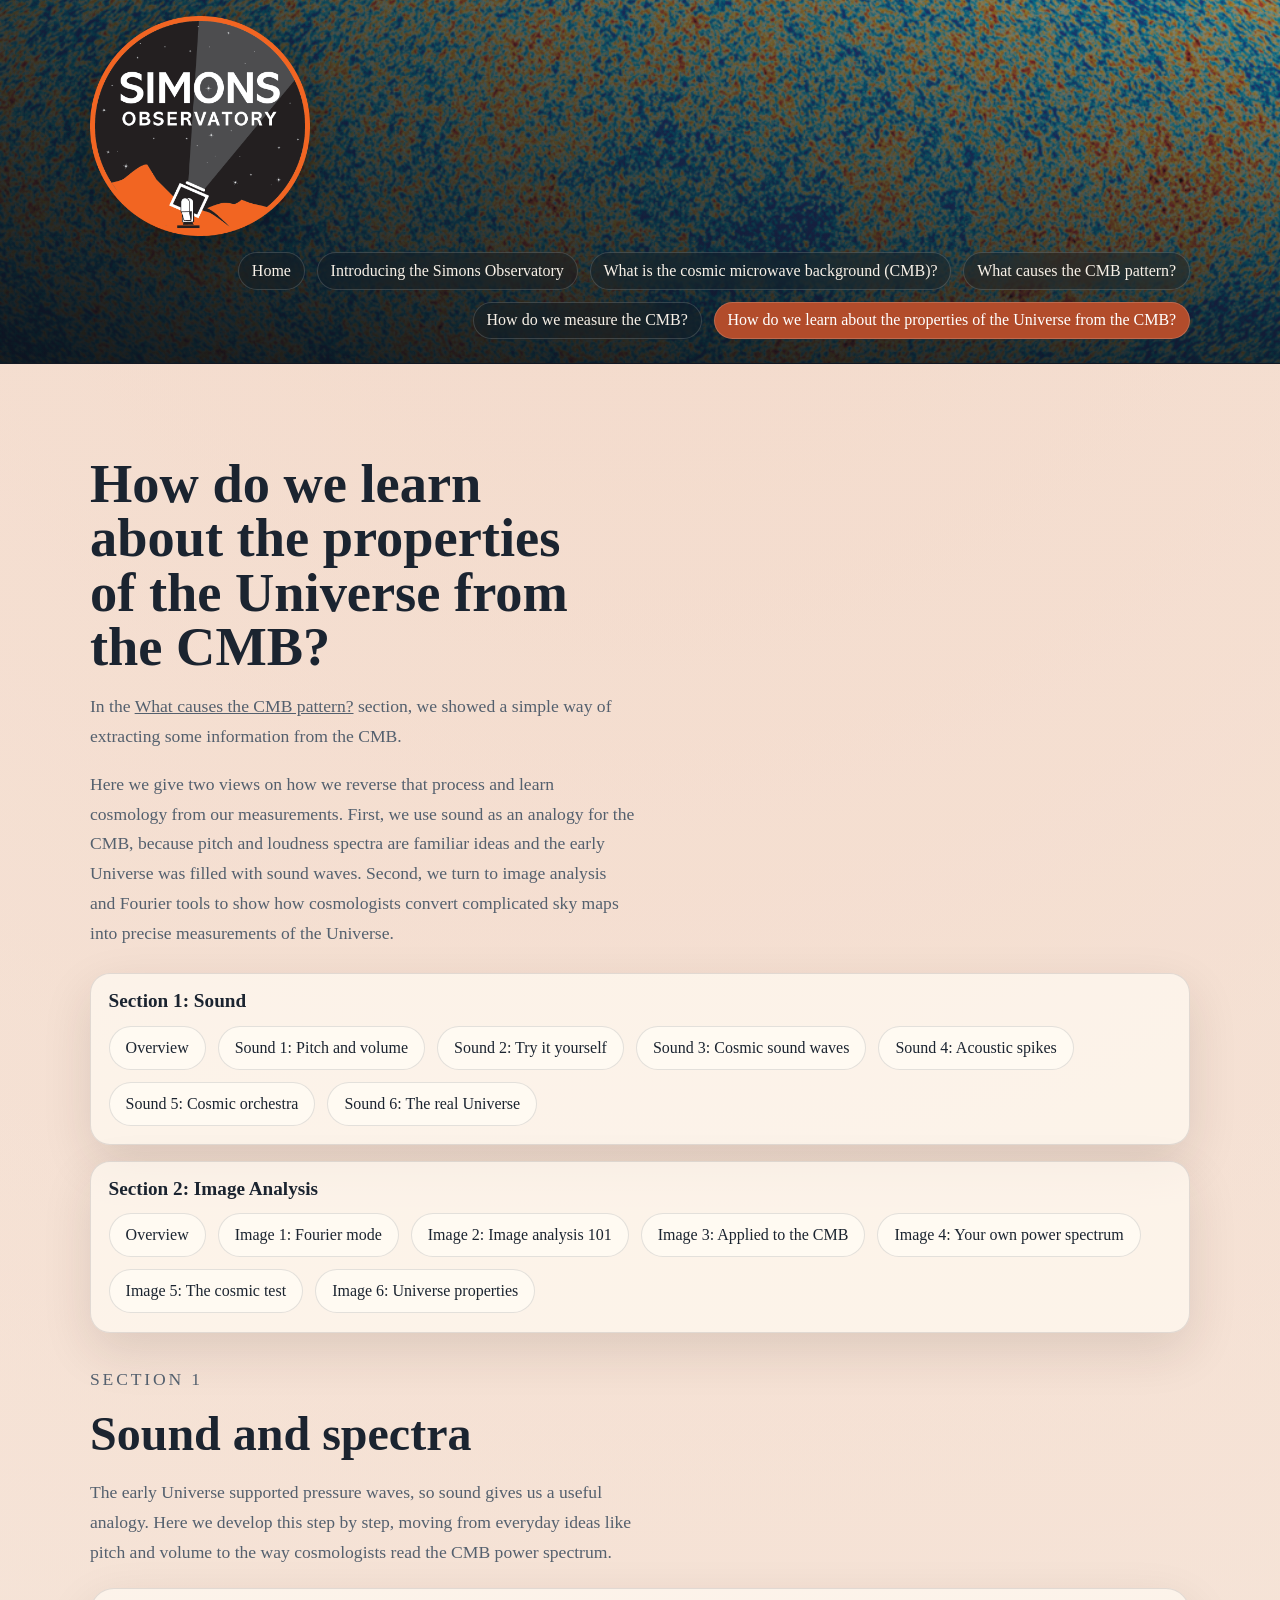
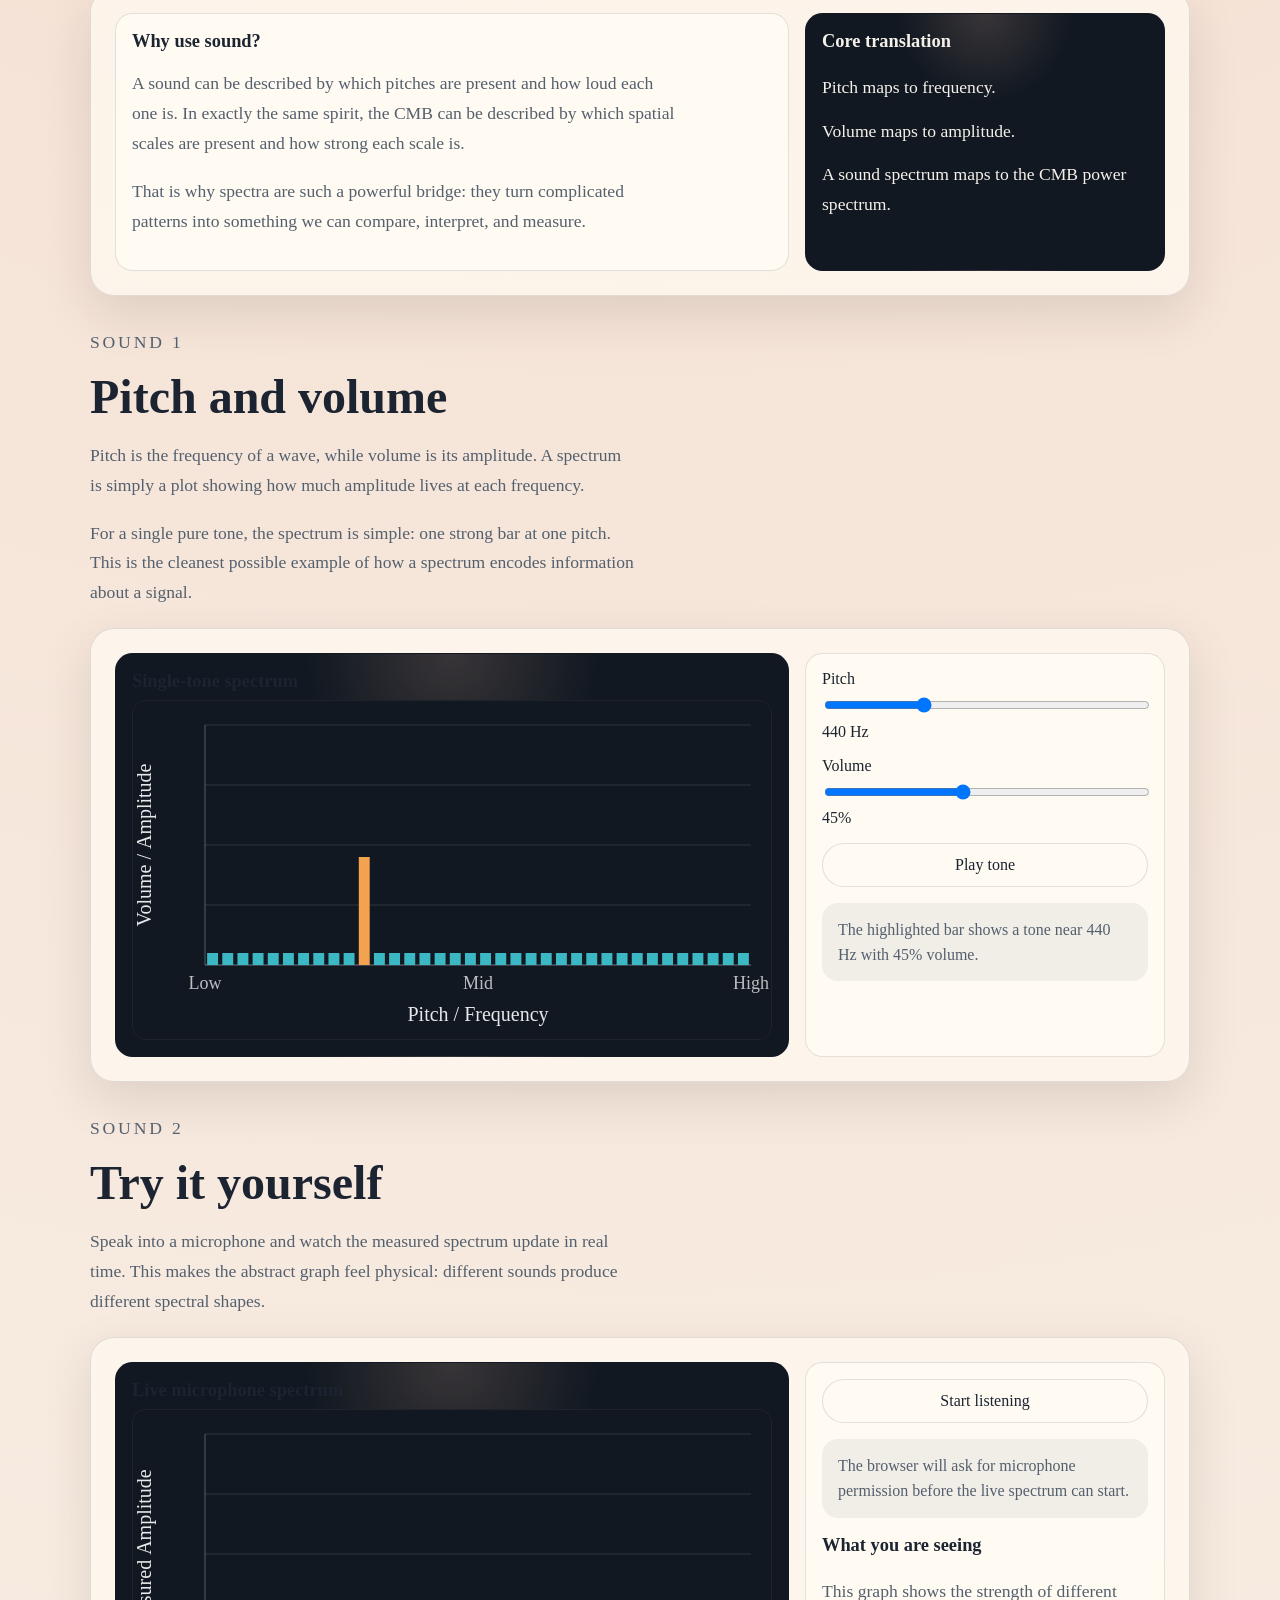
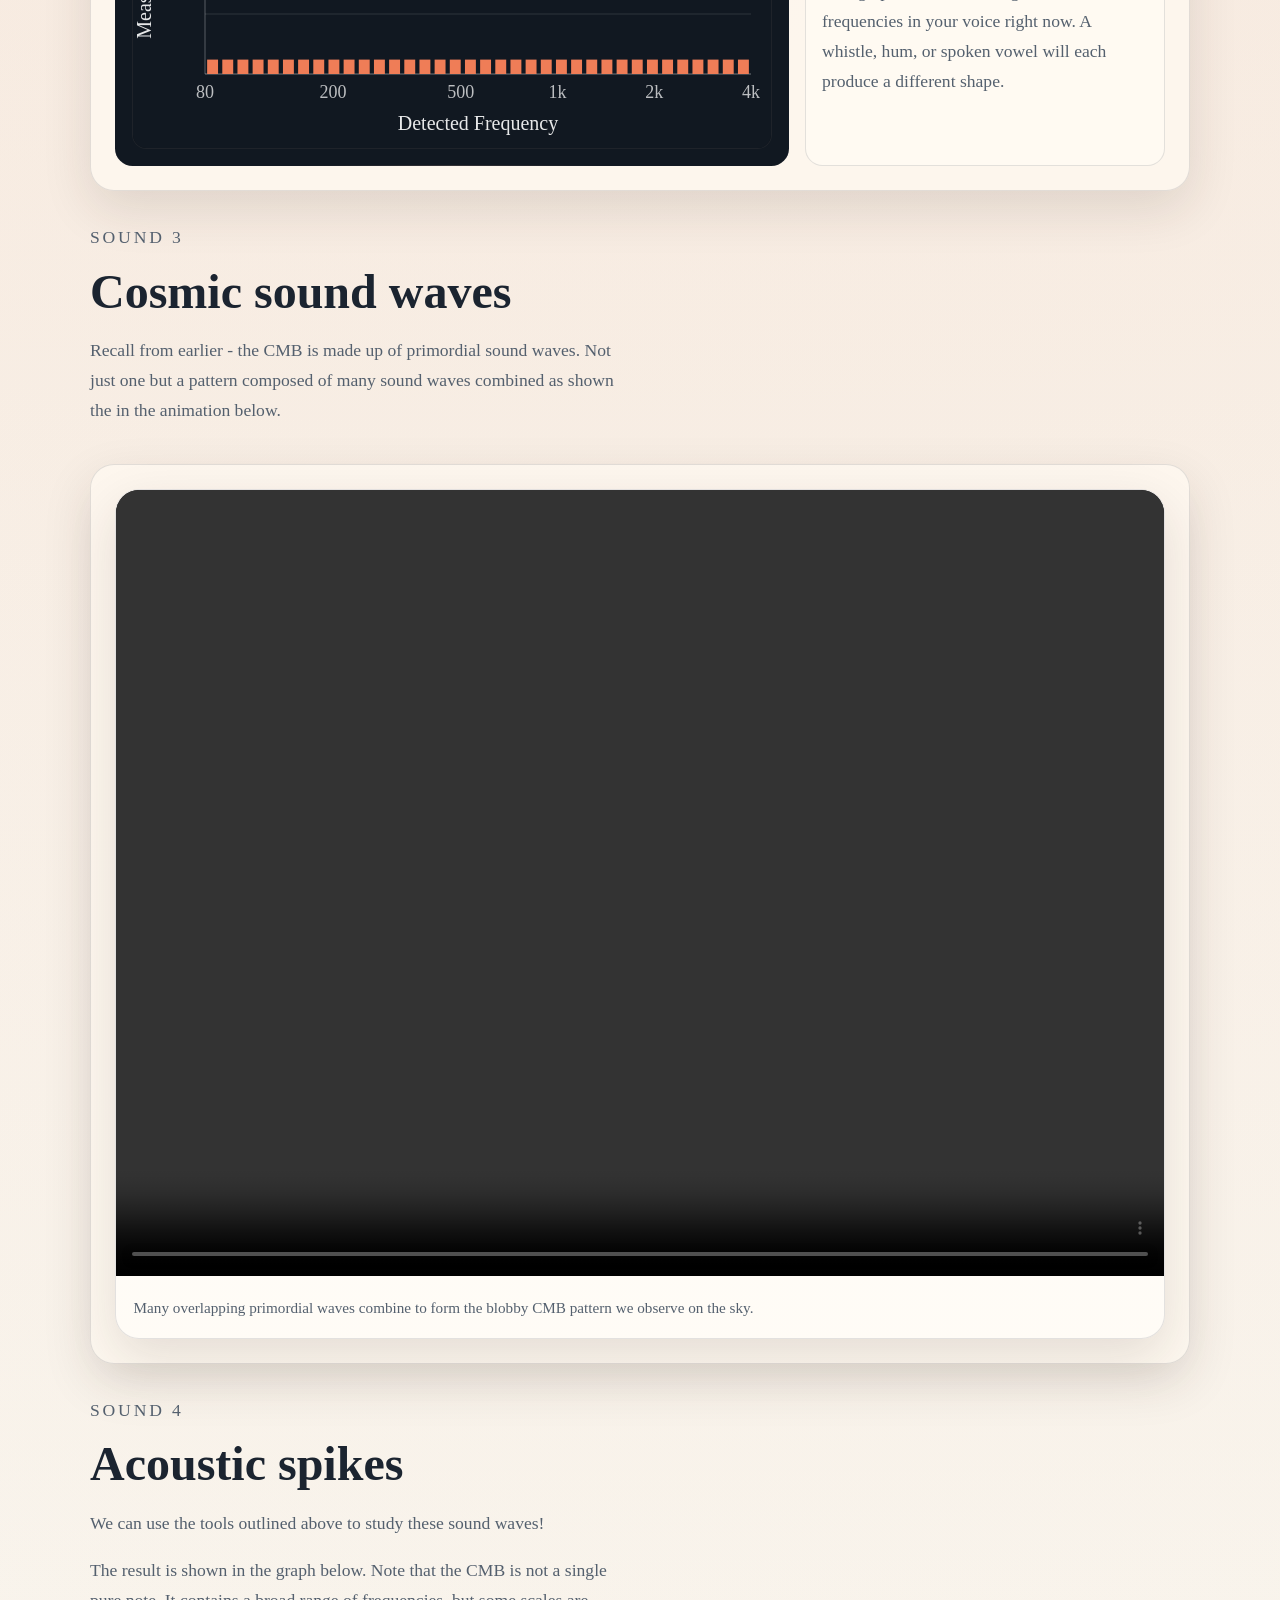
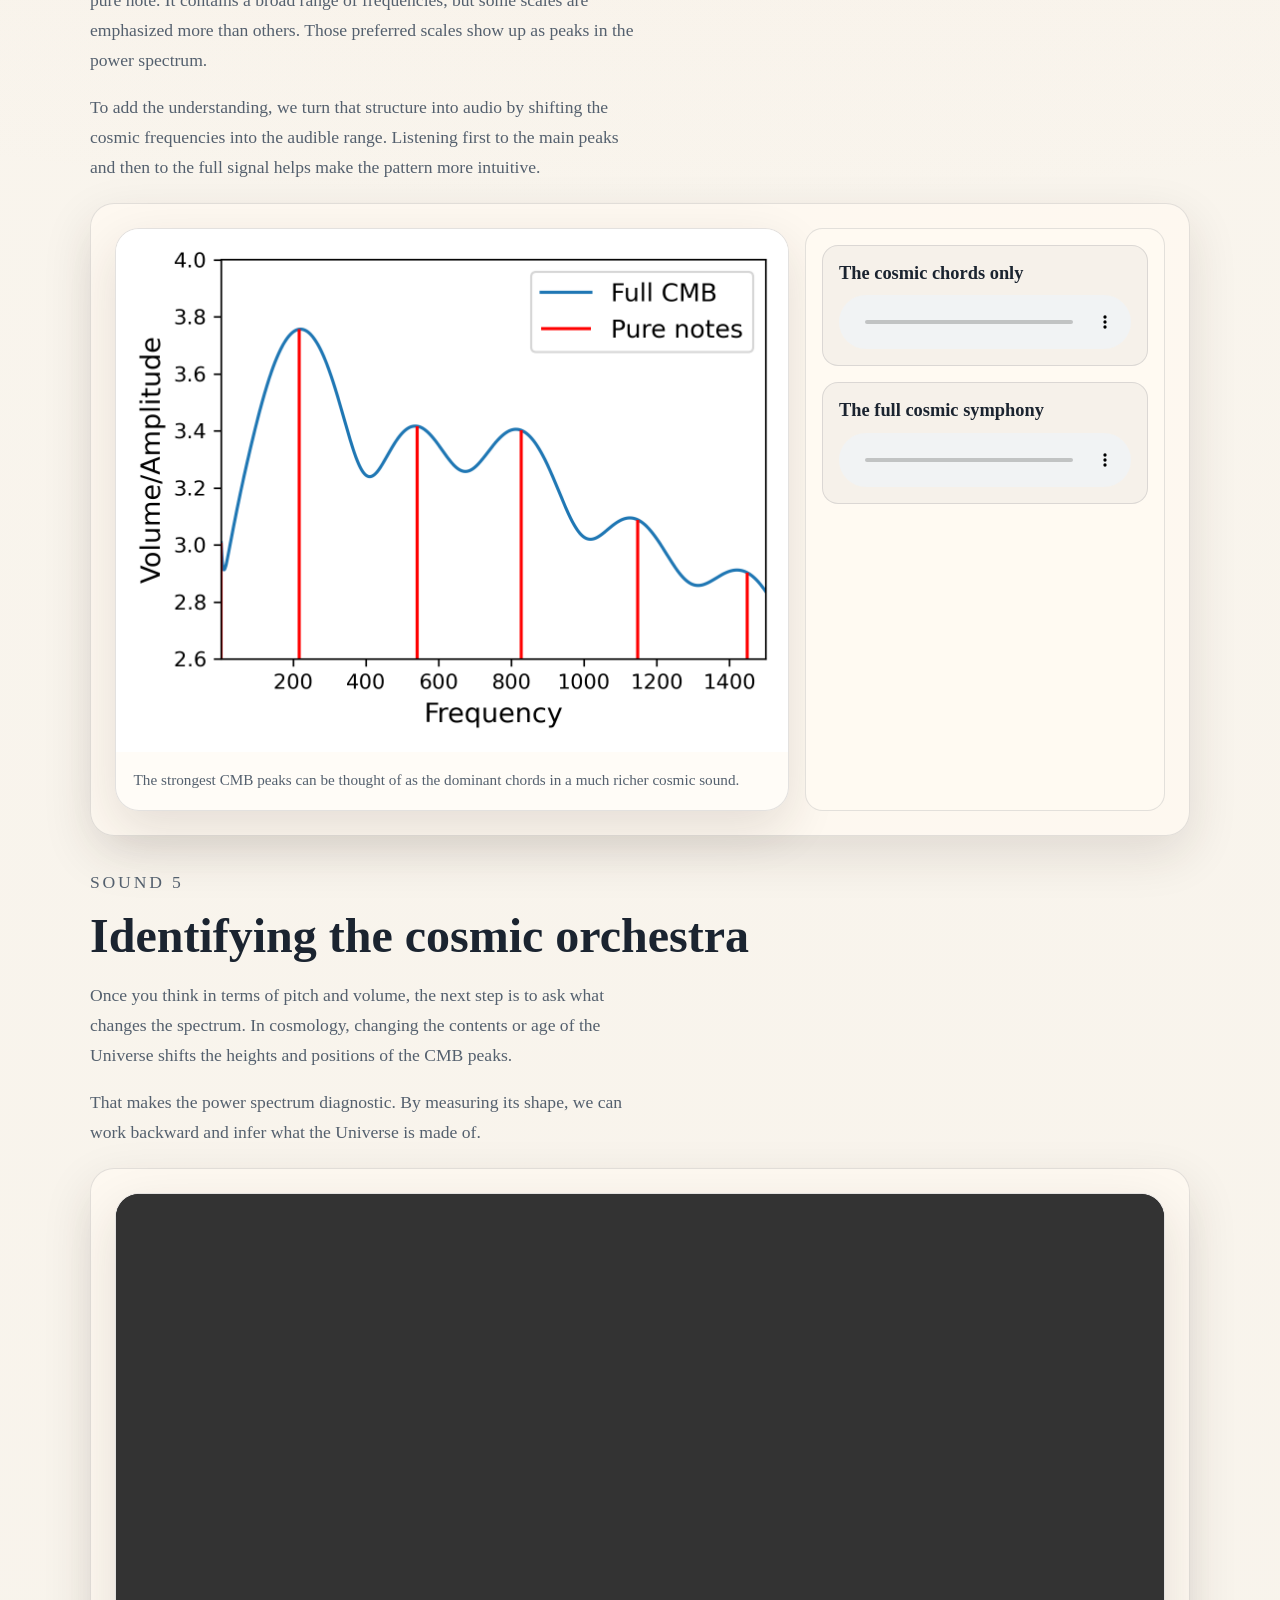
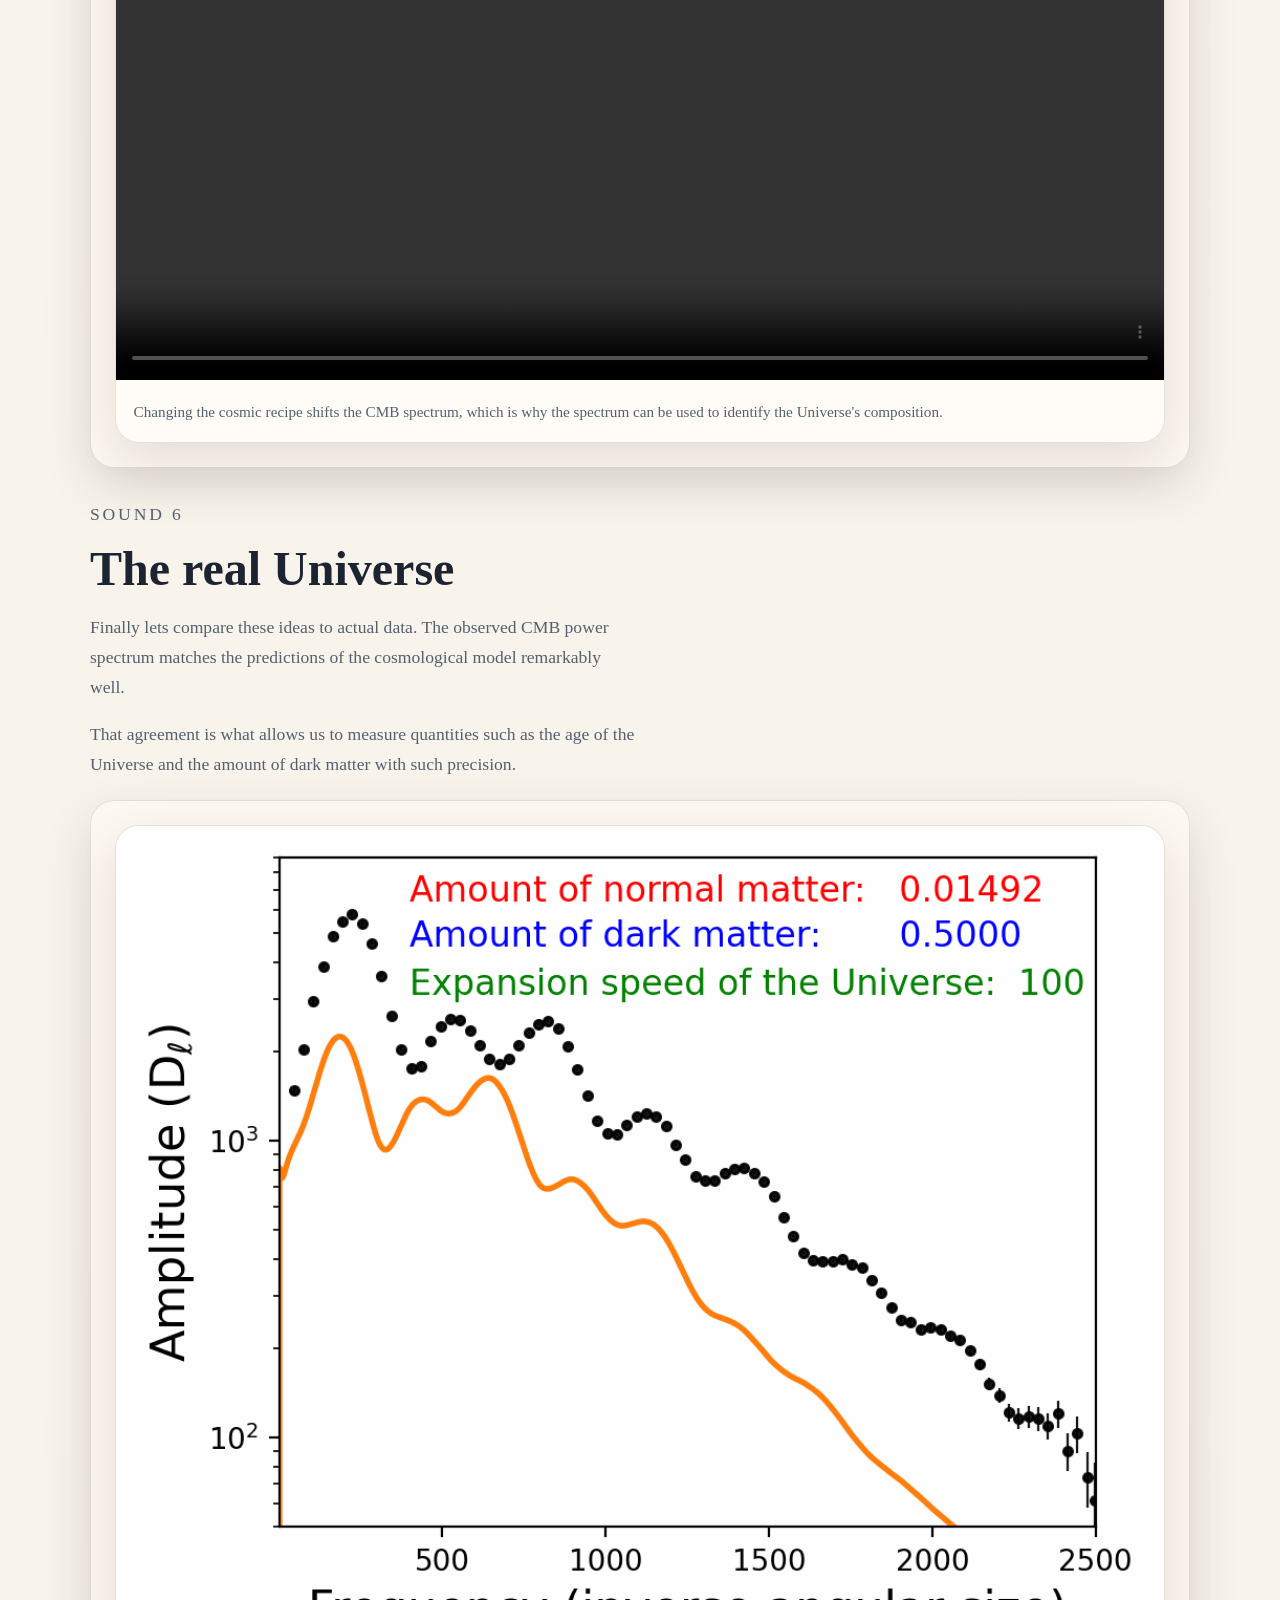
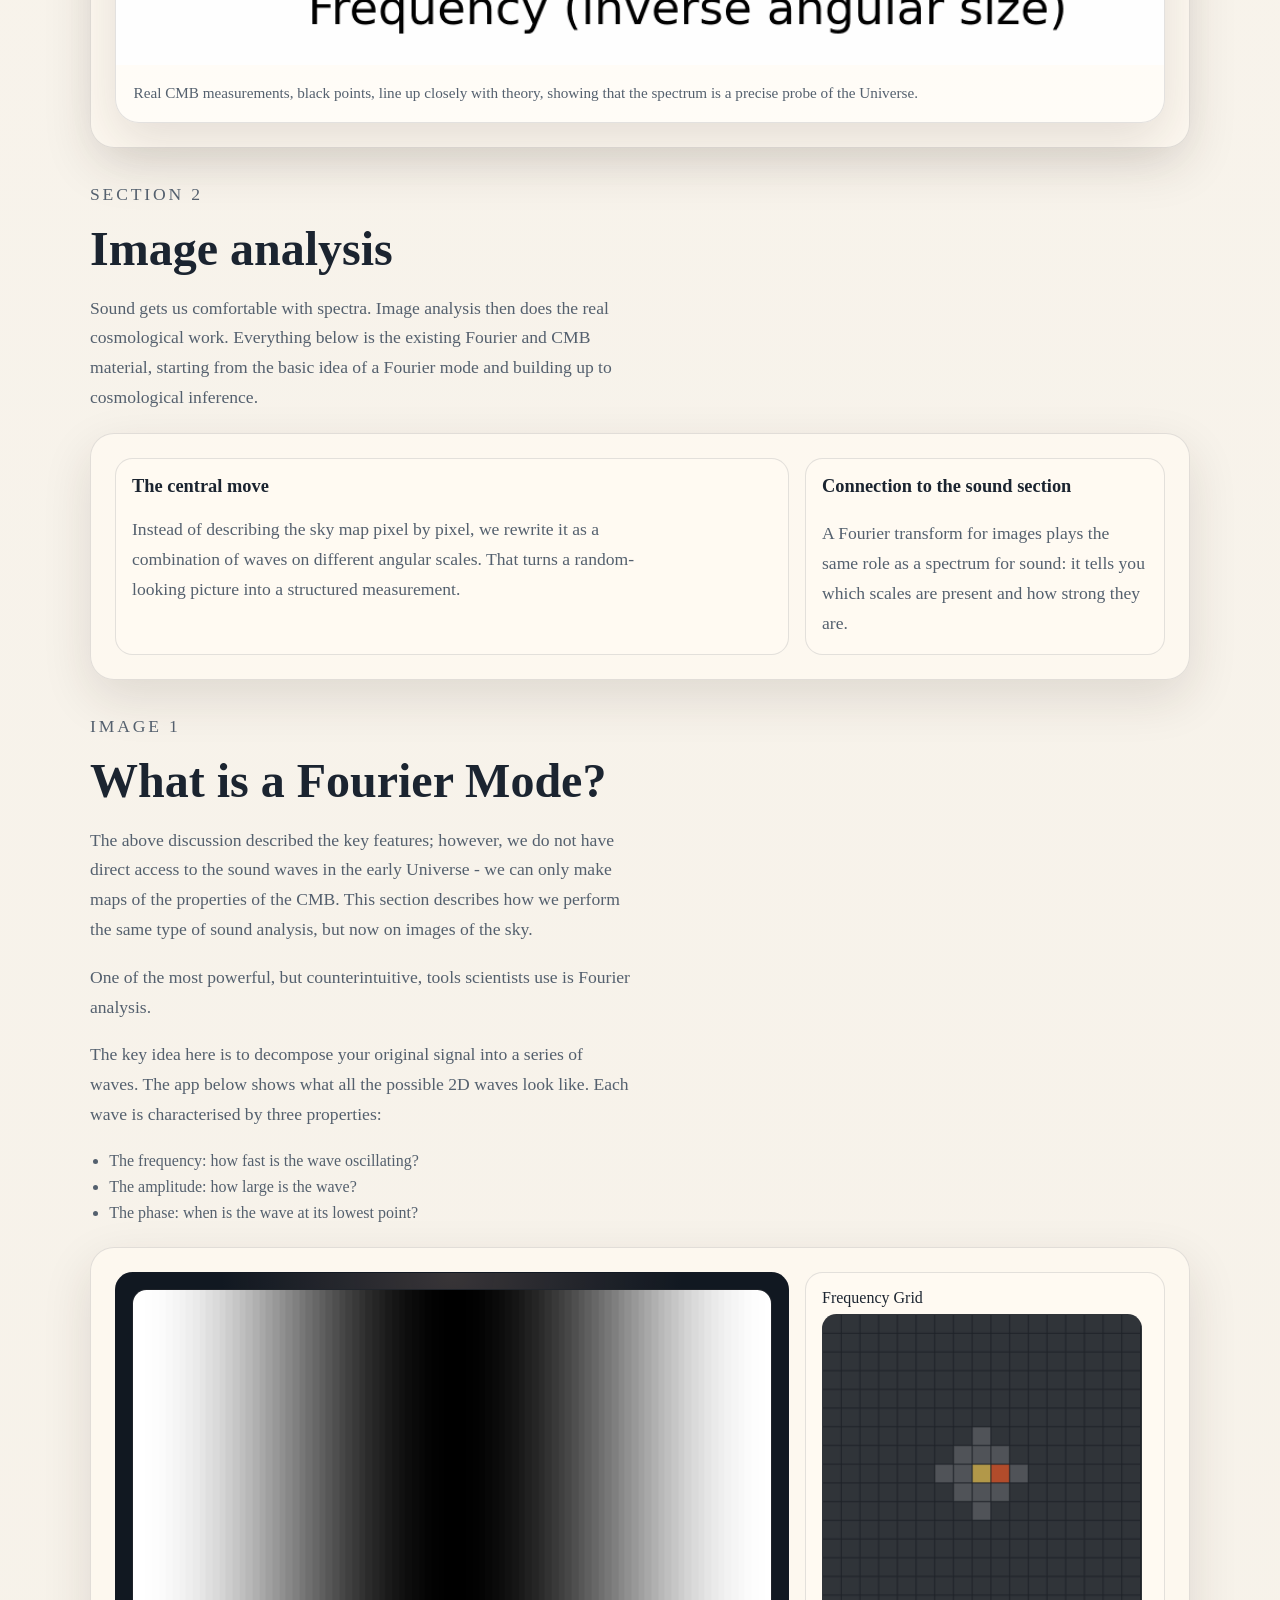
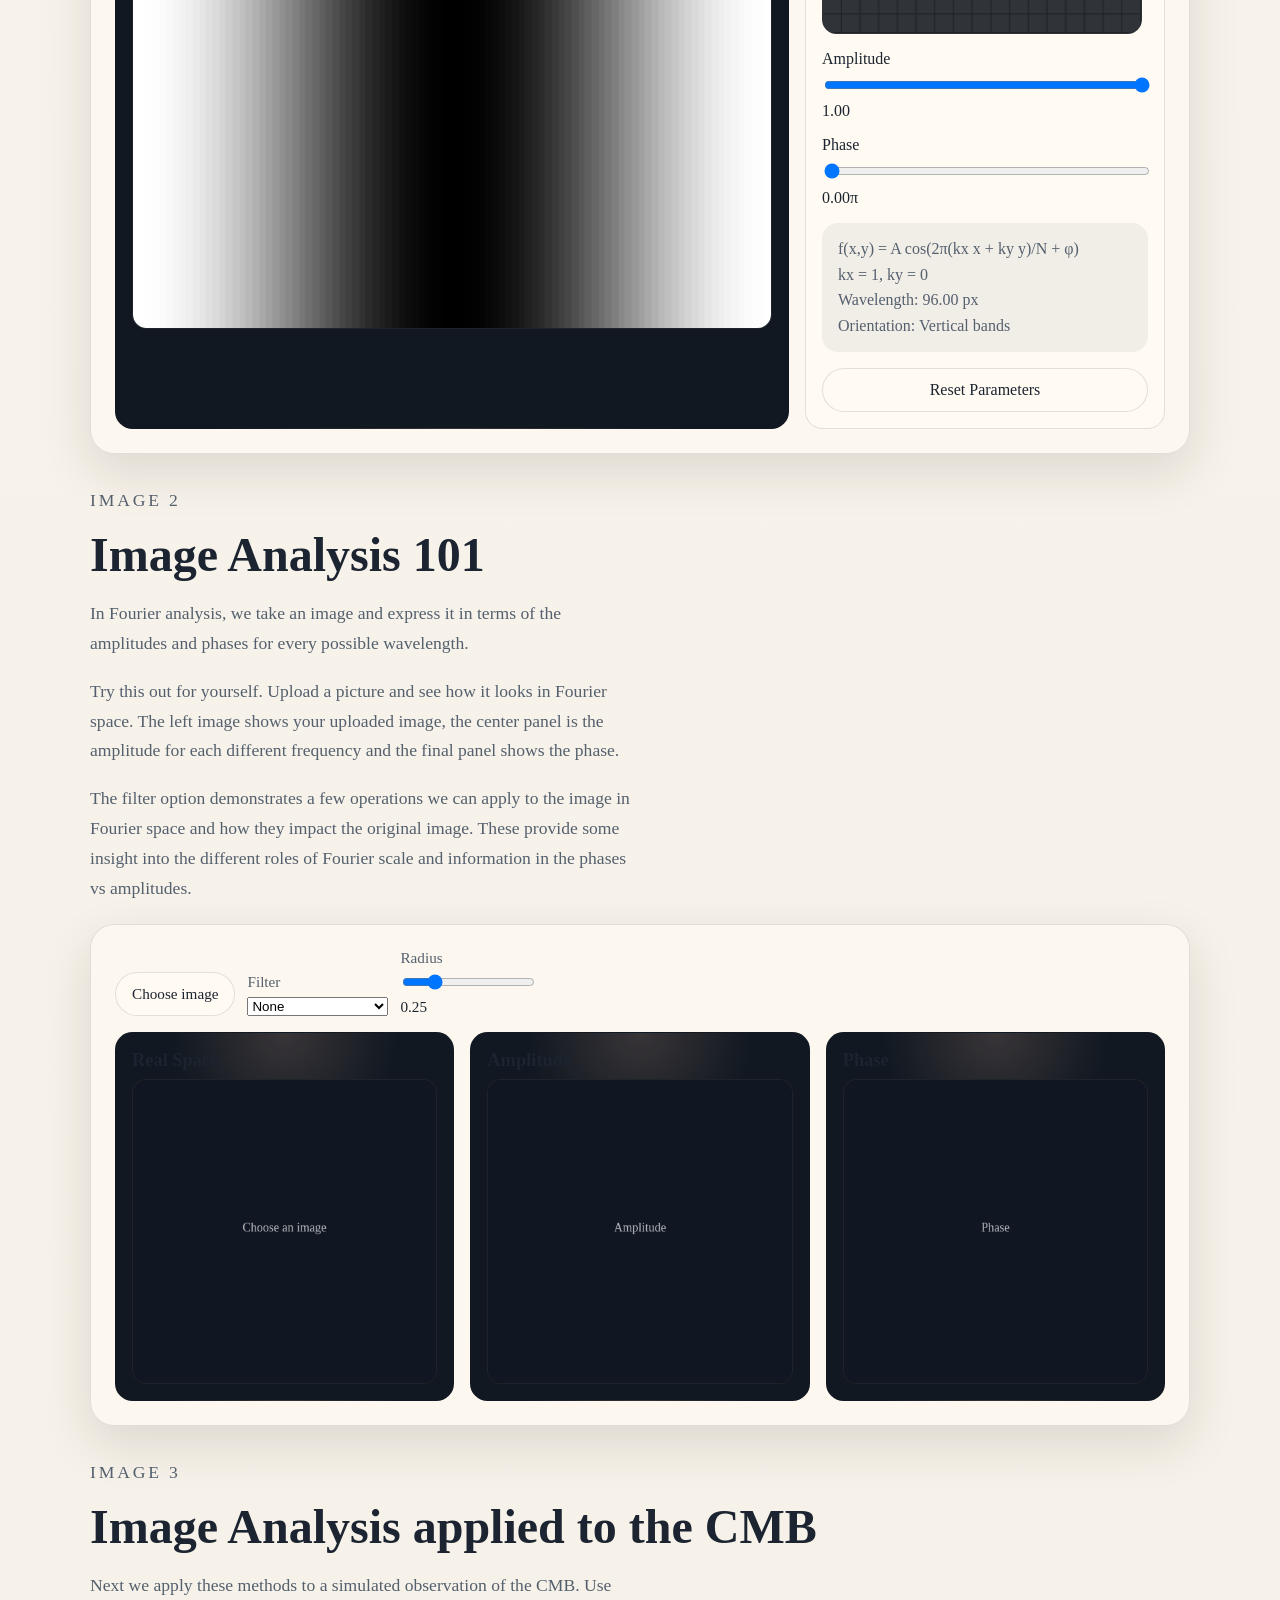
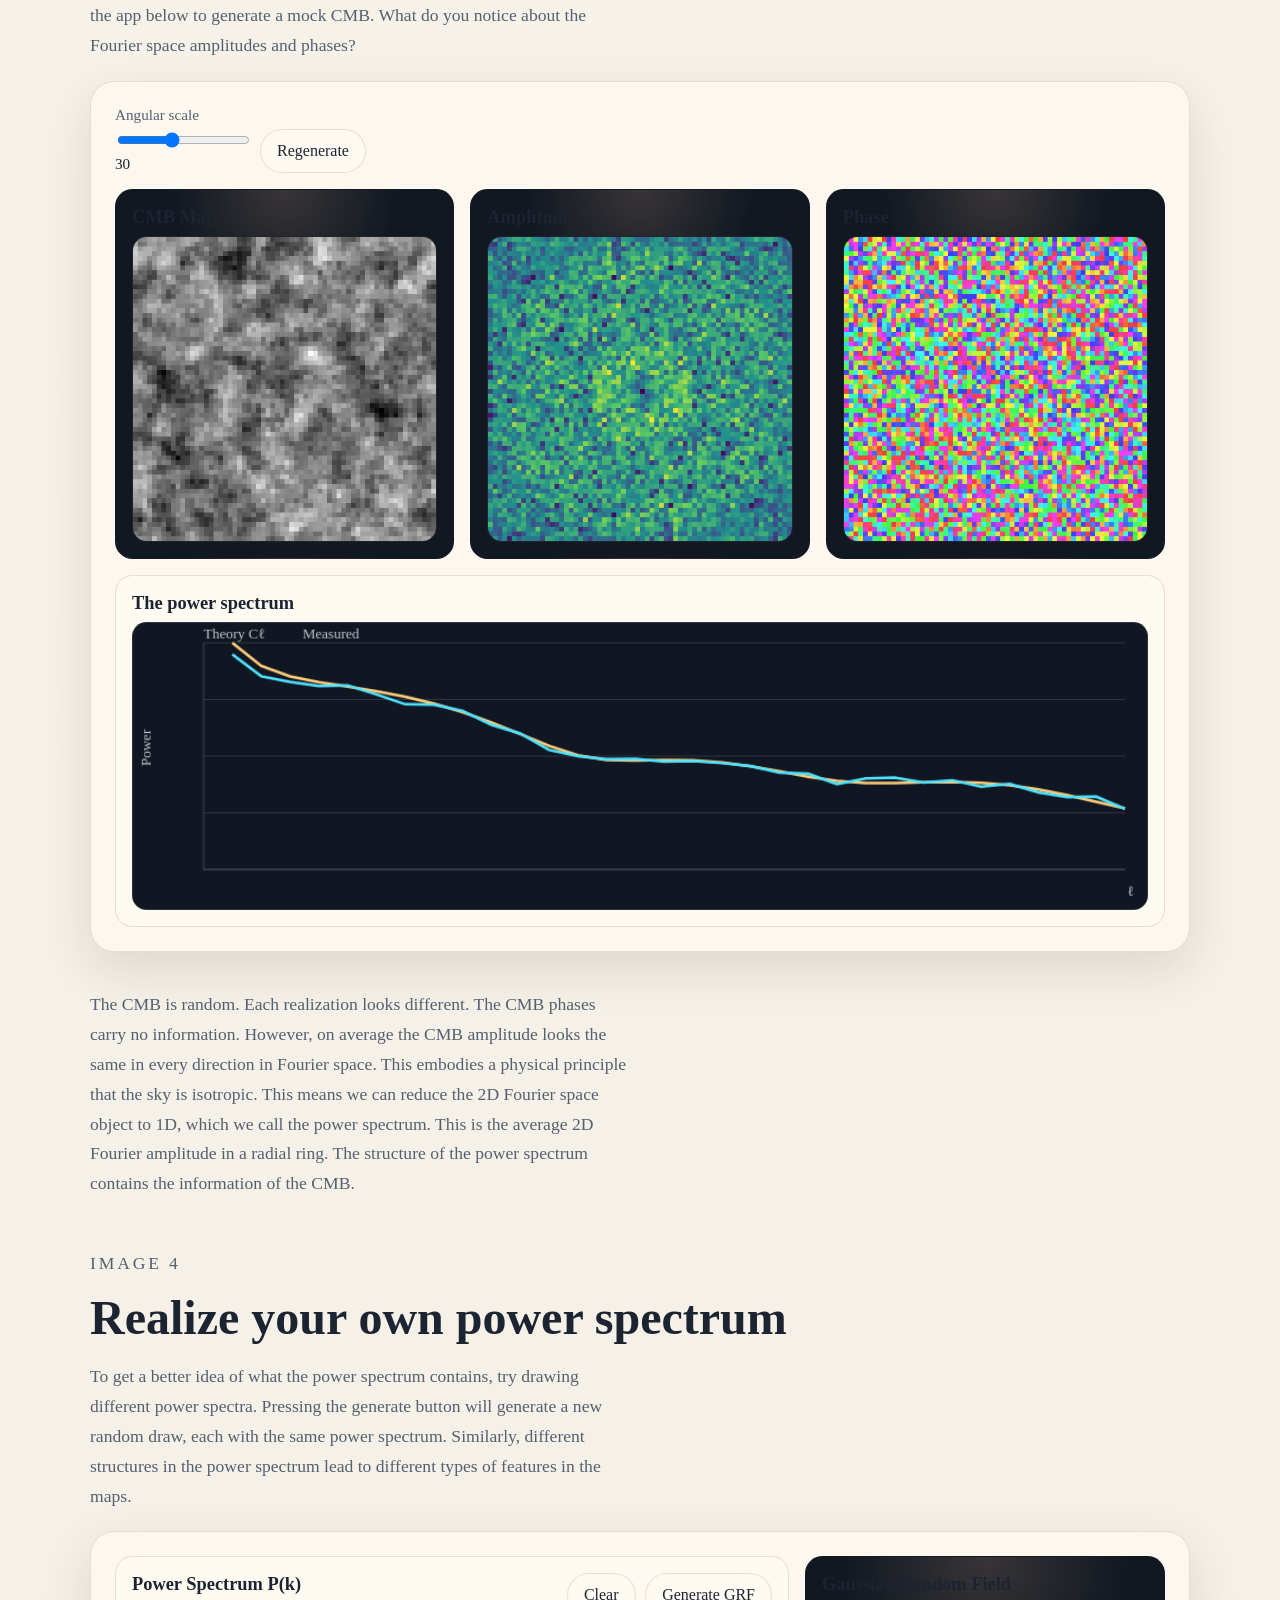
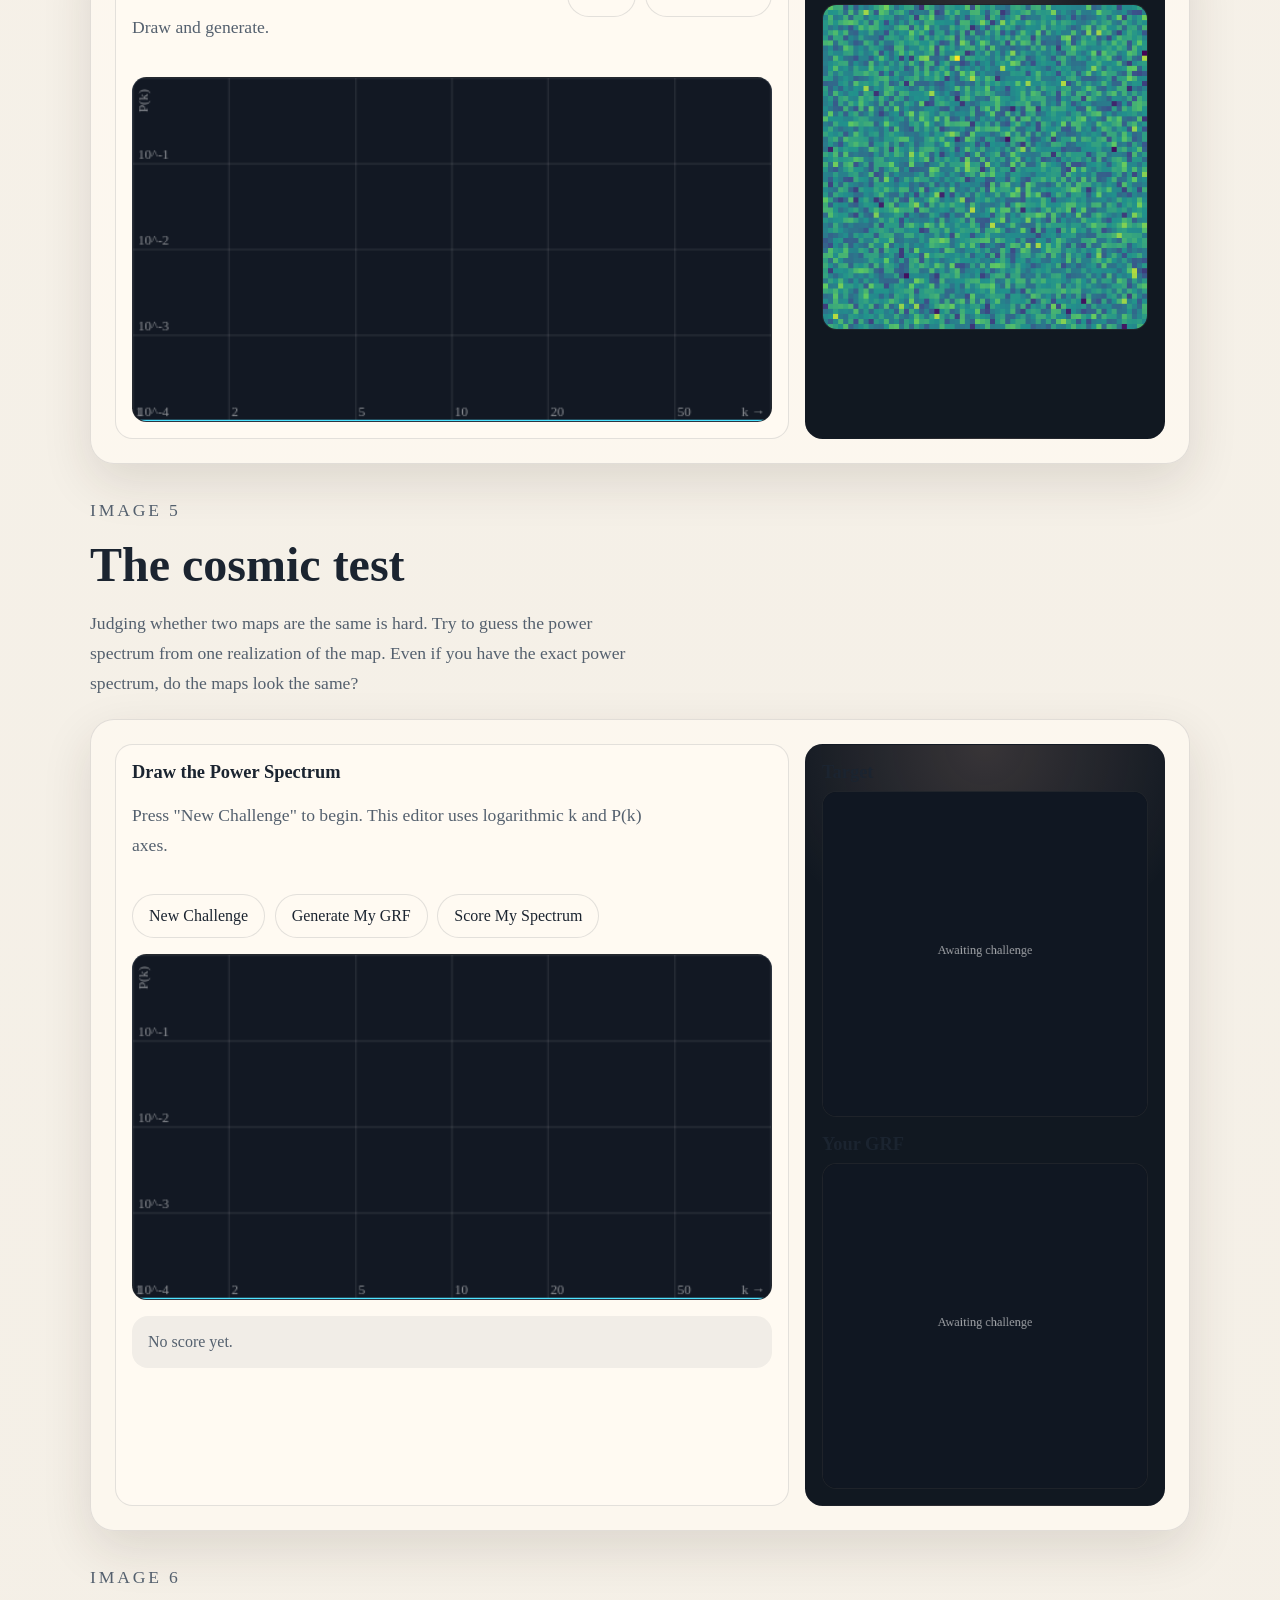
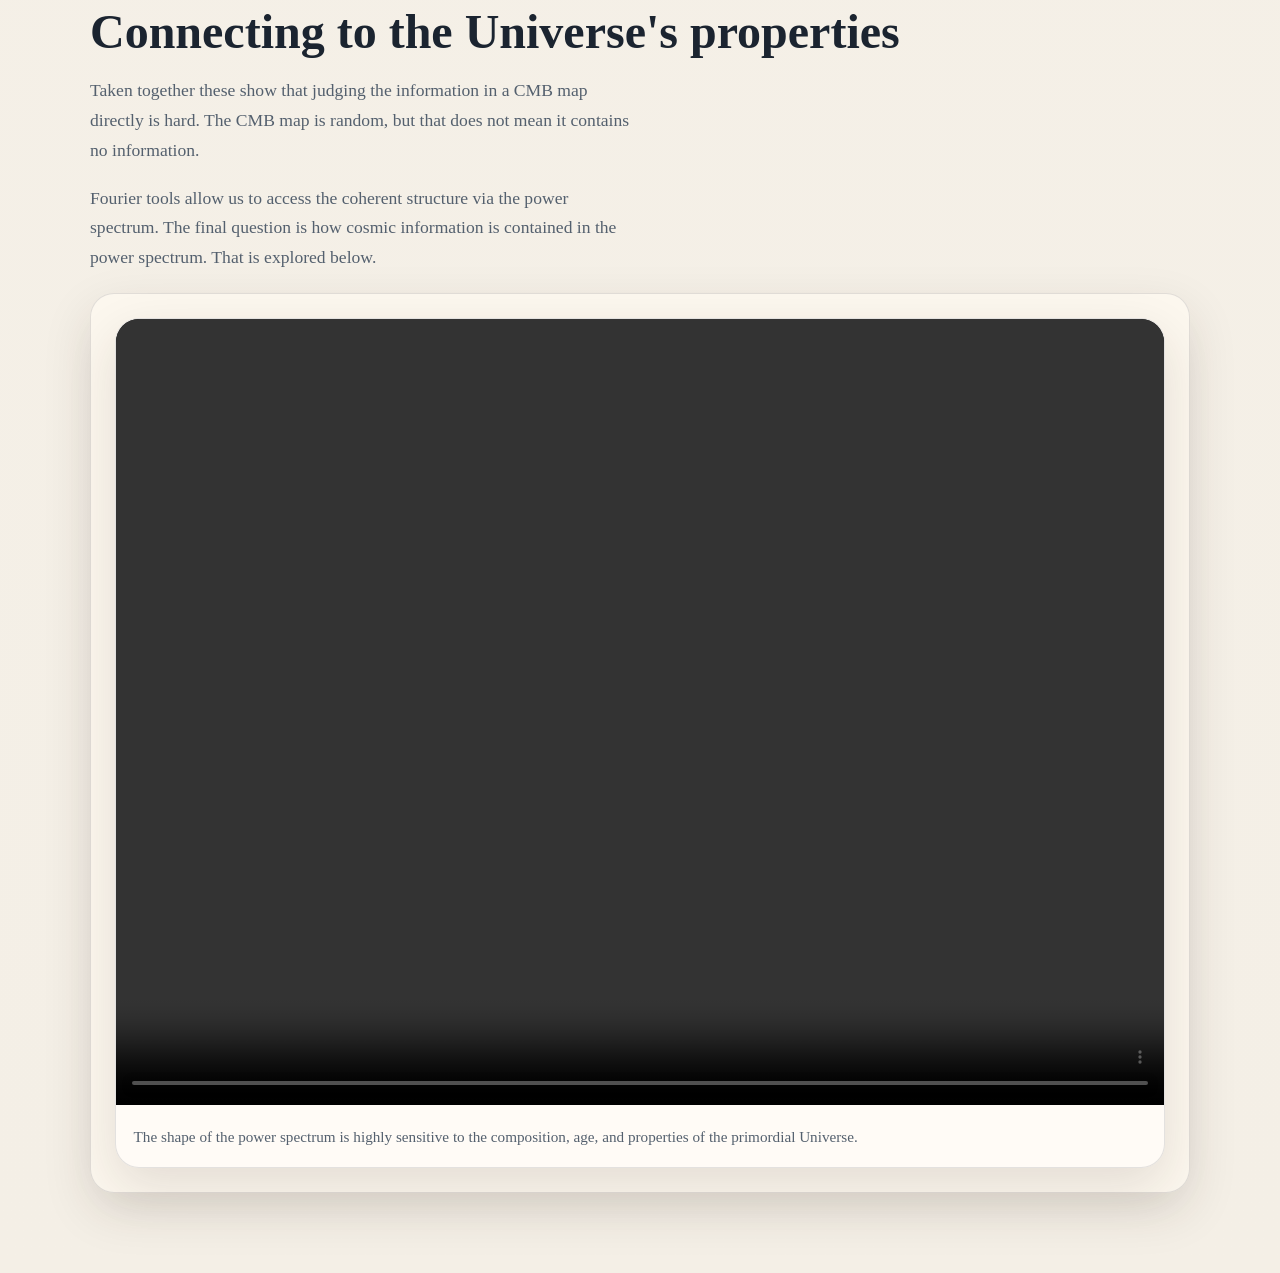
==== commit 0d1e7398: "tweaking text." ====
--- a/how-do-we-learn-about-the-properties-of-the-universe-from-the-cmb.html
+++ b/how-do-we-learn-about-the-properties-of-the-universe-from-the-cmb.html
@@ -33,7 +33,7 @@
           In the <a href="what-causes-the-CMB-pattern.html">What causes the CMB pattern?</a> section, we showed a simple way of extracting some information from the CMB.
         </p>
         <p>
-          Here the story is split into two parts. First, we use sound as an analogy for the CMB, because pitch, loudness, and spectra are familiar ideas. Second, we turn to image analysis and Fourier tools to show how cosmologists convert complicated sky maps into precise measurements of the Universe.
+          Here we give two views on how we reverse that process and learn cosmology from our measurements. First, we use sound as an analogy for the CMB, because pitch and loudness spectra are familiar ideas and the early Universe was filled with sound waves. Second, we turn to image analysis and Fourier tools to show how cosmologists convert complicated sky maps into precise measurements of the Universe.
         </p>
         <div class="section-link-groups" aria-label="Interactive section links">
           <section class="section-link-group">
@@ -192,10 +192,10 @@
             We can use the tools outlined above to study these sound waves!
           </p>
           <p>
-            The CMB is not a single pure note. It contains a broad range of frequencies, but some scales are emphasized more than others. Those preferred scales show up as peaks in the power spectrum.
-          </p>
-          <p>
-            He we turn that structure into audio by shifting the cosmic frequencies into the audible range. Listening first to the main peaks and then to the full signal helps make the pattern more intuitive.
+            The result is shown in the graph below. Note that the CMB is not a single pure note. It contains a broad range of frequencies, but some scales are emphasized more than others. Those preferred scales show up as peaks in the power spectrum.
+          </p>
+          <p>
+            To add the understanding, we turn that structure into audio by shifting the cosmic frequencies into the audible range. Listening first to the main peaks and then to the full signal helps make the pattern more intuitive.
           </p>
         </div>
         <div class="interactive-shell">
@@ -301,6 +301,10 @@
         <div class="section-copy">
           <p class="eyebrow">Image 1</p>
           <h2>What is a Fourier Mode?</h2>
+
+          <p>
+            The above discussion described the key features; however, we do not have direct access to the sound waves in the early Universe - we can only make maps of the properties of the CMB. This section describes how we perform the same type of sound analysis, but now on images of the sky.
+          </p>
           <p>
             One of the most powerful, but counterintuitive, tools scientists use is Fourier analysis.
           </p>
